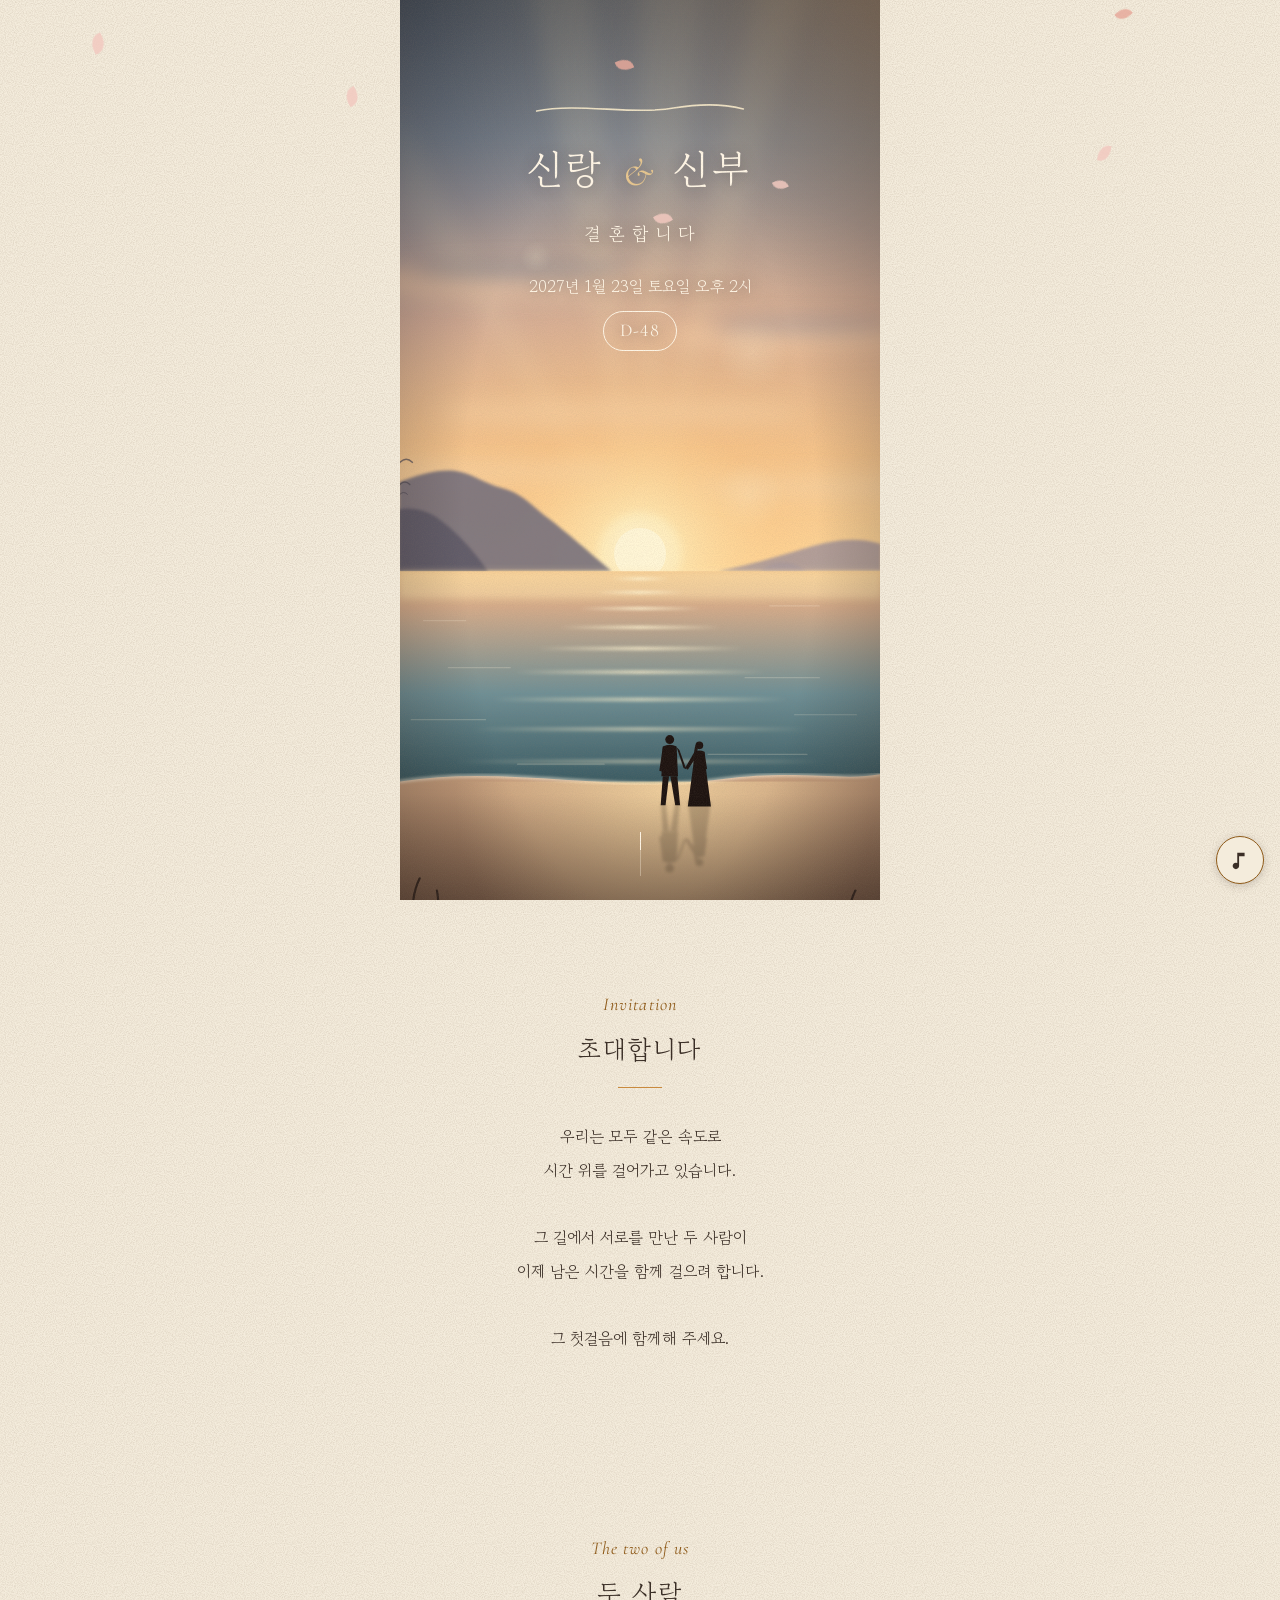
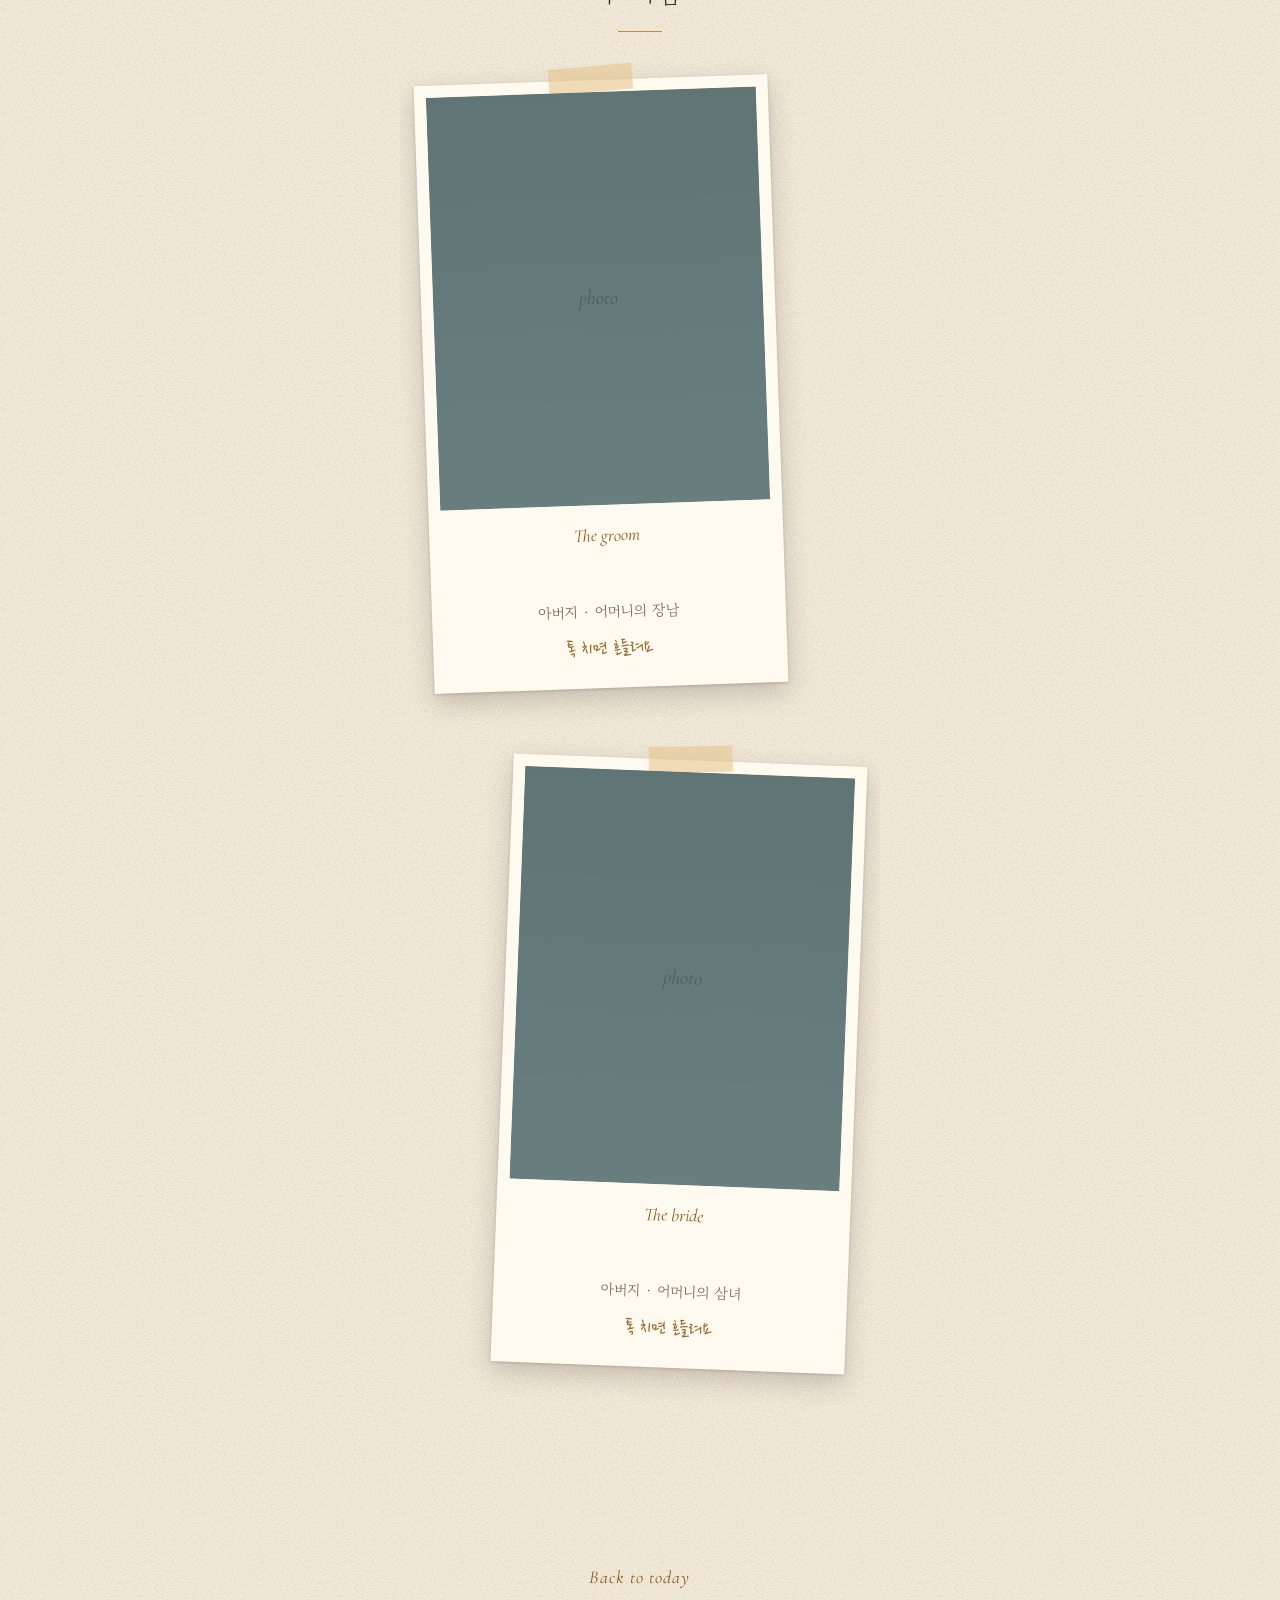
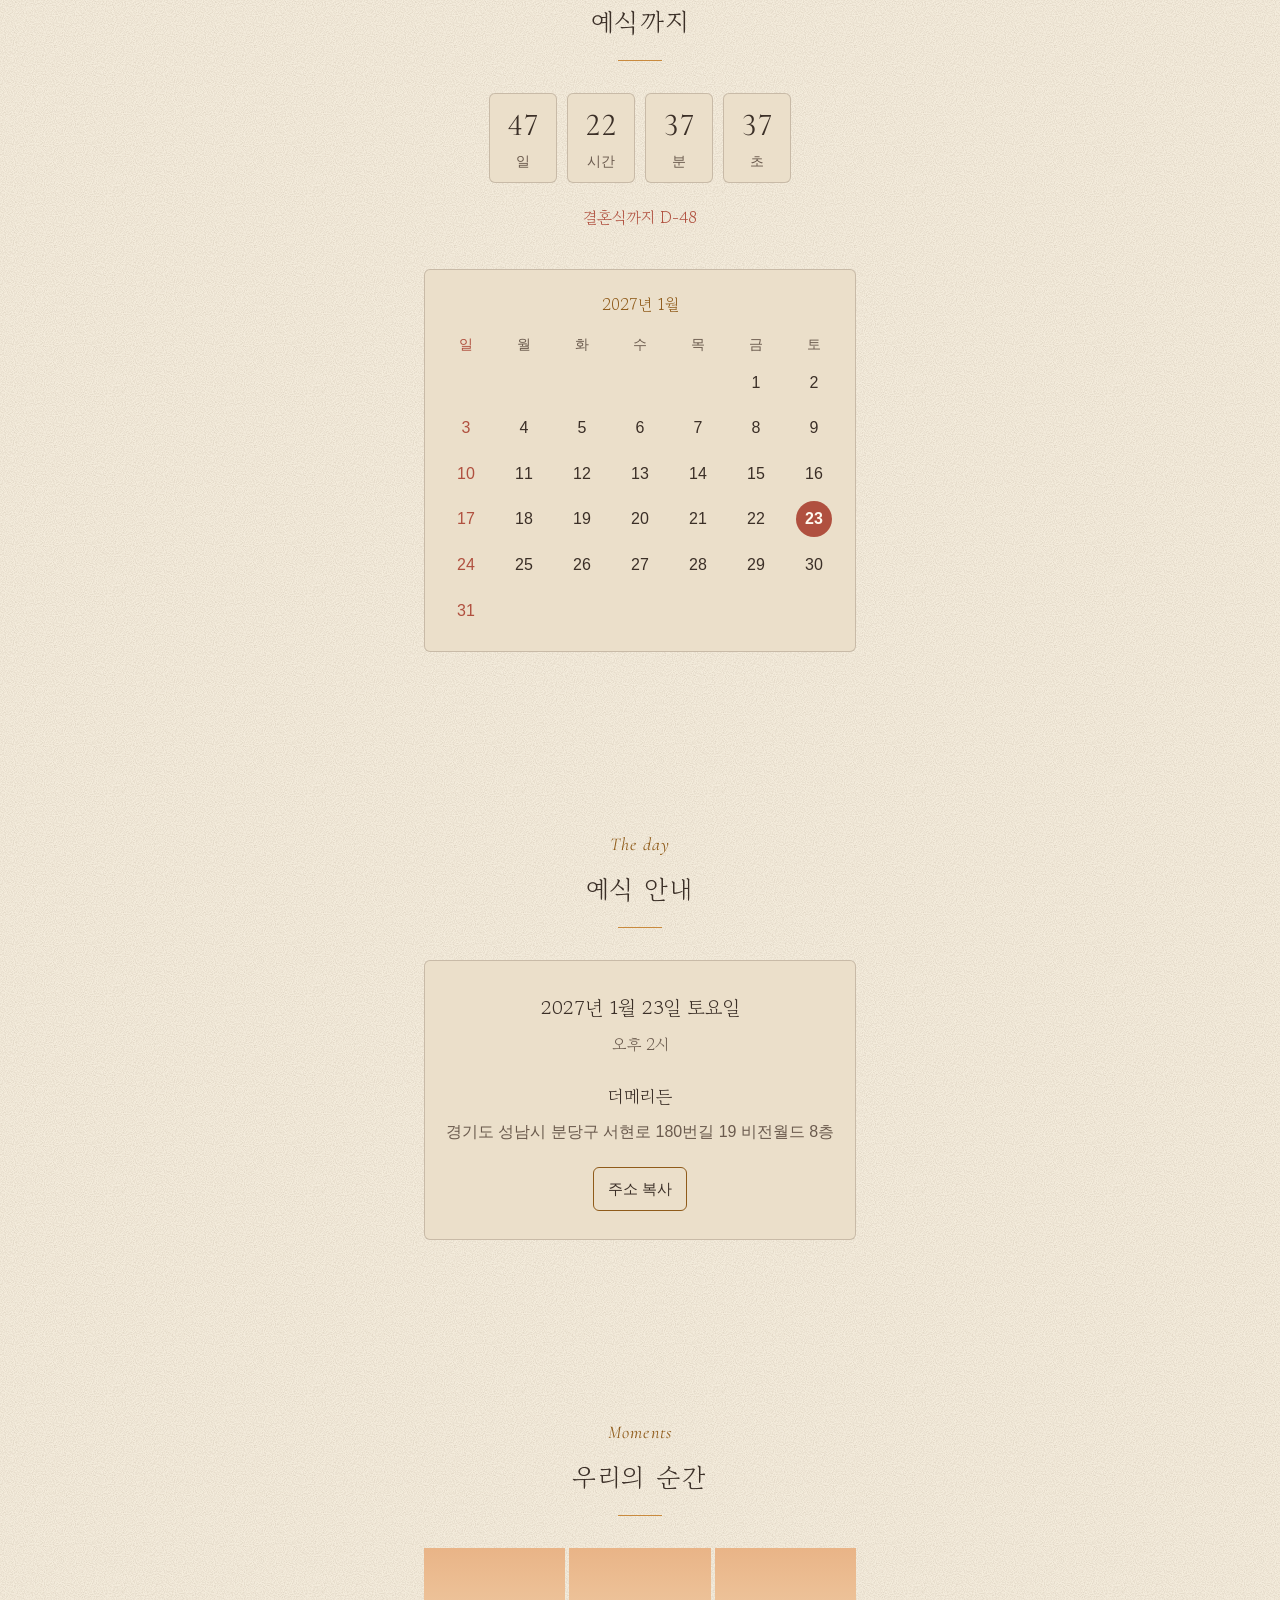
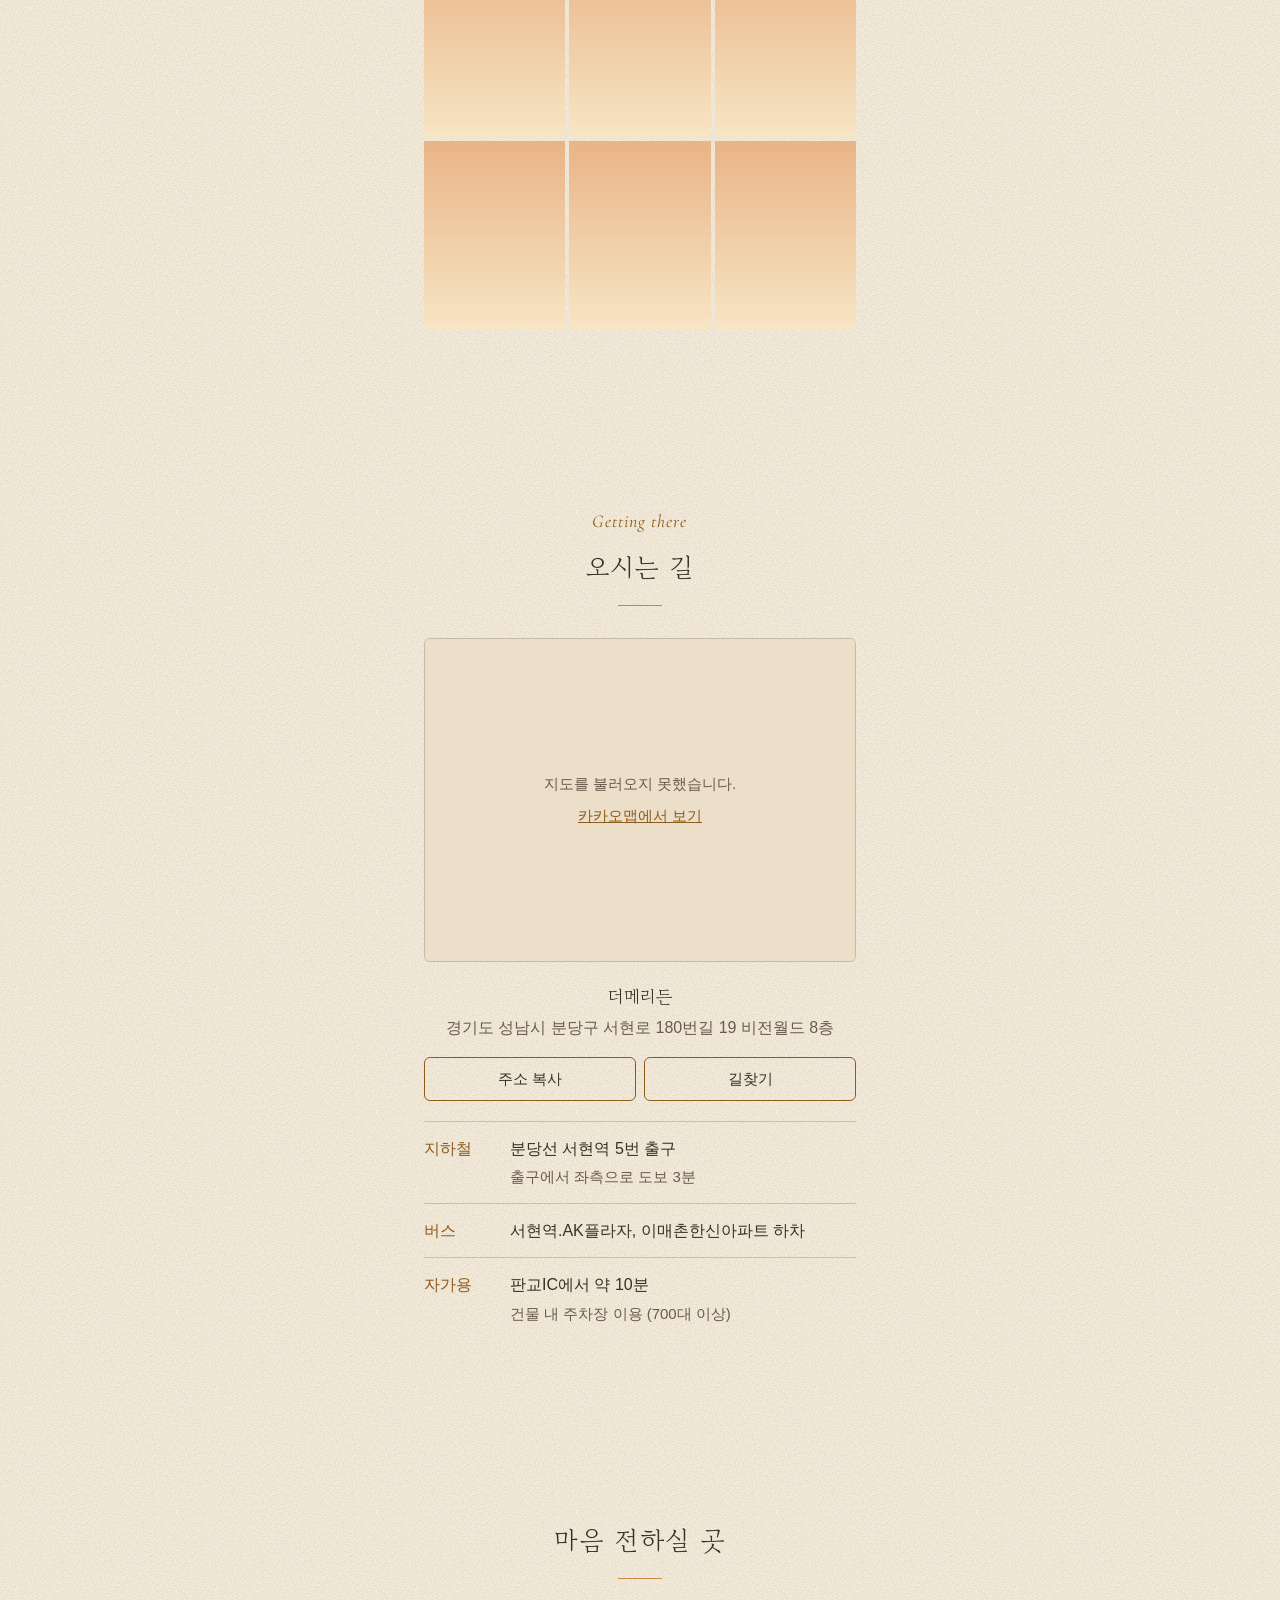
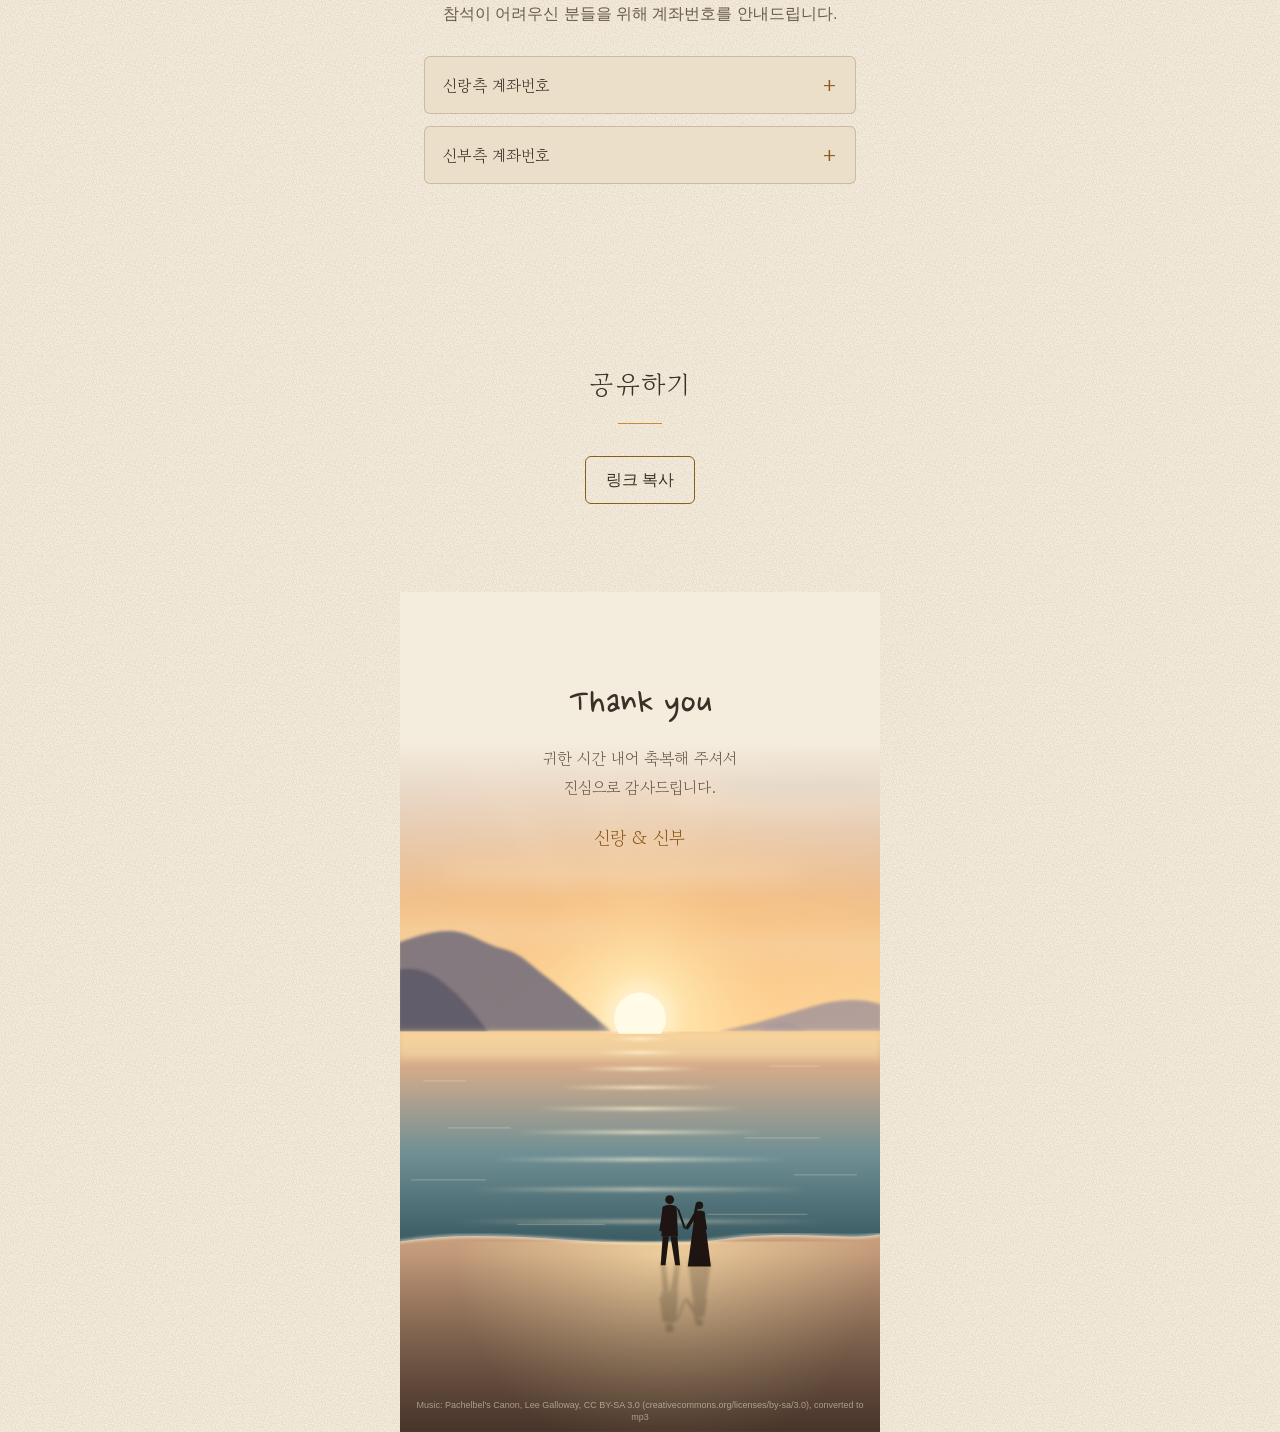
==== index.html @ d9b39007 "init" ====
<!doctype html>
<html lang="ko">
<head>
  <meta charset="utf-8">
  <meta name="viewport" content="width=device-width, initial-scale=1, viewport-fit=cover">
  <meta name="color-scheme" content="light">
  <meta name="theme-color" content="#0e0b09">
  <meta name="robots" content="noindex, nofollow">
  <title>결혼합니다</title>
  <meta name="description" content="저희 결혼식에 초대합니다.">

  <!-- TODO: 배포 후 og:url, og:image를 실제 절대 URL로 교체(카톡 링크 미리보기에 필수) -->
  <meta property="og:type" content="website">
  <meta property="og:locale" content="ko_KR">
  <meta property="og:title" content="결혼합니다">
  <meta property="og:description" content="저희 결혼식에 초대합니다.">
  <meta property="og:url" content="https://example.com/">
  <meta property="og:image" content="https://example.com/assets/img/og.jpg">
  <meta property="og:image:width" content="800">
  <meta property="og:image:height" content="400">
  <meta name="twitter:card" content="summary_large_image">

  <script>
    document.documentElement.classList.add('js', 'gated');
    // JS 로딩/실행 실패 시 숨겨진 콘텐츠와 게이트를 걷어낸다.
    setTimeout(function () {
      if (!window.__ready) document.documentElement.classList.add('fx-off');
    }, 4000);
  </script>
  <link rel="stylesheet" href="src/styles/fonts.css">
  <link rel="stylesheet" href="src/styles/base.css">
  <link rel="stylesheet" href="src/styles/effects.css">
  <script src="vendor/gsap.min.js" defer></script>
  <script type="module" src="src/main.js"></script>
</head>
<body>
  <noscript><p class="noscript">이 청첩장은 JavaScript가 필요합니다.</p></noscript>

  <main>
    <!-- 1. 인트로 (연출 A): 벽장 게이트 → 표지 -->
    <section id="intro" class="intro grain" aria-label="표지">
      <div class="cover">
        <img class="cover__scene" src="assets/svg/scene.svg" alt="" width="390" height="844" decoding="async">
        <img class="cover__photo" id="cover-photo" alt="" hidden>
        <img class="cover__scene cover__scene--blur" src="assets/svg/scene.svg" alt="" width="390" height="844" decoding="async">
        <!-- scene.svg와 같은 viewBox/크롭이라 어떤 화면 비율에서도 그림과 정확히 겹친다 -->
        <svg class="cover__life" viewBox="0 0 390 844" preserveAspectRatio="xMidYMid slice" aria-hidden="true">
          <g id="glints"></g>
          <g class="birds">
            <g transform="translate(0 432)"><g class="bird" style="--d:44s;--l:-30s"><path d="M-10 0 q5 -5 10 0 q5 -5 10 0"/></g></g>
            <g transform="translate(0 450) scale(.8)"><g class="bird" style="--d:44s;--l:-28.6s"><path d="M-10 0 q5 -5 10 0 q5 -5 10 0"/></g></g>
            <g transform="translate(0 458) scale(.6)"><g class="bird" style="--d:52s;--l:-12s"><path d="M-10 0 q5 -5 10 0 q5 -5 10 0"/></g></g>
          </g>
          <g class="grass">
            <path d="M10 844 C12 812 6 790 16 770"/>
            <path d="M26 844 C26 820 34 800 30 780"/>
            <path d="M44 844 C40 826 50 810 54 792"/>
            <path d="M364 844 C366 816 360 800 370 780"/>
            <path d="M378 844 C376 826 382 812 380 796"/>
            <path d="M346 844 C344 828 352 816 356 802"/>
          </g>
        </svg>
        <div class="bokeh" id="bokeh" aria-hidden="true"></div>
        <div class="cover__fx" aria-hidden="true"></div>
        <div class="cover__content">
          <svg class="swash" viewBox="0 0 200 16" aria-hidden="true"><path d="M6 11 C44 3 92 15 132 8 C156 4 178 5 194 9" pathLength="1"/></svg>
          <h1 class="cover__title">
            <span class="cover__names" data-cover><span data-bind="groom.name"></span> <i>&amp;</i> <span data-bind="bride.name"></span></span>
            <span class="cover__lead" data-cover>결혼합니다</span>
          </h1>
          <p class="cover__date" data-cover id="intro-date"></p>
          <p class="cover__dday" data-cover id="intro-dday"></p>
        </div>
        <div class="cover__scroll" data-cover aria-hidden="true"><span></span></div>
      </div>

      <div class="gate" id="gate">
        <div class="gate__bg" aria-hidden="true">
          <div class="gate__light" id="gate-light"></div>
          <img class="gate__coats" id="coats-l" src="assets/svg/closet-l.svg" alt="" width="390" height="844" decoding="async">
          <img class="gate__coats" id="coats-r" src="assets/svg/closet-r.svg" alt="" width="390" height="844" decoding="async">
          <div class="gate__dust" id="gate-dust"></div>
          <img class="gate__coats" id="coats-front" src="assets/svg/closet-front.svg" alt="" width="390" height="844" decoding="async">
        </div>
        <div class="gate__ui" id="gate-ui">
          <p class="gate__text" data-bind="intro.gateText"></p>
          <button type="button" class="hold" id="gate-btn" aria-label="꾹 눌렀다 놓아서 청첩장 열기">
            <svg viewBox="0 0 100 100" aria-hidden="true">
              <circle class="track" cx="50" cy="50" r="44"/>
              <circle class="bar" id="gate-ring" cx="50" cy="50" r="44"/>
            </svg>
            <i class="hold__dot" aria-hidden="true"></i>
            <span>꾹 누르기</span>
          </button>
          <p class="gate__hint" id="gate-hint" aria-live="polite"></p>
          <button type="button" class="gate__skip" id="gate-skip">그냥 열기</button>
        </div>
      </div>
      <div class="intro__flash" aria-hidden="true"></div>
      <div class="leak" aria-hidden="true"></div>
    </section>

    <!-- 2. 인사말 -->
    <section id="greeting" class="section reveal">
      <span class="kicker">Invitation</span>
      <h2 class="section__title" id="greeting-title"></h2>
      <p class="greeting" id="greeting-lines"></p>
    </section>

    <!-- 3. 두 사람 (연출 B) -->
    <section id="people" class="section people-sec">
      <div class="reveal">
        <span class="kicker">The two of us</span>
        <h2 class="section__title">두 사람</h2>
      </div>
      <div class="people">
        <figure class="polaroid" data-fx="develop" data-tilt="-2" id="person-groom"></figure>
        <figure class="polaroid polaroid--r" data-fx="develop" data-tilt="2.2" id="person-bride"></figure>
      </div>
    </section>

    <!-- 6. 카운트다운 -->
    <section id="countdown" class="section reveal">
      <span class="kicker">Back to today</span>
      <h2 class="section__title">예식까지</h2>
      <div class="count" id="count" role="timer" aria-live="off">
        <div><b data-u="d">00</b><span>일</span></div>
        <div><b data-u="h">00</b><span>시간</span></div>
        <div><b data-u="m">00</b><span>분</span></div>
        <div><b data-u="s">00</b><span>초</span></div>
      </div>
      <p class="count__msg" id="dday-msg"></p>
      <div class="cal" id="calendar"></div>
    </section>

    <!-- 7. 예식 정보 -->
    <section id="info" class="section reveal">
      <span class="kicker">The day</span>
      <h2 class="section__title">예식 안내</h2>
      <div class="card info" id="info-card"></div>
    </section>

    <!-- 8. 갤러리 -->
    <section id="gallery" class="section reveal">
      <span class="kicker">Moments</span>
      <h2 class="section__title">우리의 순간</h2>
      <div class="gallery" id="gallery-grid"></div>
    </section>

    <!-- 9. 오시는 길 -->
    <section id="map" class="section reveal">
      <span class="kicker">Getting there</span>
      <h2 class="section__title">오시는 길</h2>
      <div class="map" id="map-box"></div>
      <p class="map__place" id="map-place"></p>
      <div class="map__links" id="map-links"></div>
      <ul class="transport" id="transport"></ul>
    </section>

    <!-- 10. 마음 전하실 곳 -->
    <section id="account" class="section reveal">
      <h2 class="section__title">마음 전하실 곳</h2>
      <p class="section__desc">참석이 어려우신 분들을 위해 계좌번호를 안내드립니다.</p>
      <div class="accounts" id="accounts"></div>
    </section>

    <!-- 11. 공유하기 -->
    <section id="share" class="section reveal">
      <h2 class="section__title">공유하기</h2>
      <div class="share">
        <button type="button" class="btn btn--kakao" id="btn-kakao" hidden>카카오톡 공유</button>
        <button type="button" class="btn" id="btn-copy-link">링크 복사</button>
        <button type="button" class="btn" id="btn-share" hidden>공유하기</button>
      </div>
    </section>

    <!-- 13. 푸터: 표지의 해변로 돌아와 해가 진다 -->
    <footer class="footer" id="footer">
      <div class="footer__scene" aria-hidden="true">
        <img src="assets/svg/scene-dusk.svg" alt="" width="390" height="844" loading="lazy" decoding="async">
        <svg class="sunset" viewBox="0 0 390 844" preserveAspectRatio="xMidYMax slice">
          <defs>
            <linearGradient id="dusk-sky" x1="0" y1="0" x2="0" y2="1">
              <stop offset="0" style="stop-color: var(--dusk-1)"/>
              <stop offset=".55" style="stop-color: var(--dusk-2)"/>
              <stop offset="1" style="stop-color: var(--dusk-3)"/>
            </linearGradient>
            <radialGradient id="sun-glow">
              <stop offset=".45" style="stop-color: var(--sun)"/>
              <stop offset="1" style="stop-color: var(--sun); stop-opacity: 0"/>
            </radialGradient>
            <clipPath id="horizon"><rect width="390" height="520"/></clipPath>
          </defs>
          <rect class="sunset__sky" width="390" height="521" fill="url(#dusk-sky)"/>
          <g class="sunset__stars">
            <circle cx="62" cy="392" r="1.3"/><circle cx="118" cy="426" r="1"/><circle cx="262" cy="384" r="1.2"/>
            <circle cx="336" cy="414" r=".9"/><circle cx="206" cy="406" r="1"/><circle cx="26" cy="430" r=".9"/>
          </g>
          <g clip-path="url(#horizon)">
            <g class="sunset__sun">
              <circle cx="195" cy="506" r="36" fill="url(#sun-glow)" opacity=".6"/>
              <circle class="sunset__disc" cx="195" cy="506" r="21"/>
              <circle class="sunset__disc sunset__disc--red" cx="195" cy="506" r="21"/>
            </g>
          </g>
          <rect class="sunset__sea" y="520" width="390" height="324"/>
        </svg>
      </div>
      <div class="footer__body reveal">
        <p class="footer__thanks">Thank you</p>
        <p>귀한 시간 내어 축복해 주셔서<br>진심으로 감사드립니다.</p>
        <p class="footer__names"><span data-bind="groom.name"></span> &amp; <span data-bind="bride.name"></span></p>
      </div>
      <p class="footer__credit">Music: Pachelbel's Canon, Lee Galloway, CC BY-SA 3.0 (creativecommons.org/licenses/by-sa/3.0), converted to mp3</p>
    </footer>
  </main>

  <!-- 갤러리 확대 -->
  <div class="lightbox" id="lightbox" hidden role="dialog" aria-modal="true" aria-label="사진 확대">
    <button type="button" class="lightbox__close" id="lightbox-close" aria-label="닫기">&times;</button>
    <div class="lightbox__track" id="lightbox-track"></div>
    <button type="button" class="lightbox__nav lightbox__nav--prev" id="lightbox-prev" aria-label="이전 사진">&#8249;</button>
    <button type="button" class="lightbox__nav lightbox__nav--next" id="lightbox-next" aria-label="다음 사진">&#8250;</button>
    <p class="lightbox__count" id="lightbox-count"></p>
  </div>

  <!-- 전 구간 공통 UI -->
  <div class="progress" id="progress" aria-hidden="true"></div>
  <div class="fabs">
    <button type="button" class="fab" id="fab-top" aria-label="맨 위로" hidden>
      <svg viewBox="0 0 24 24" width="22" height="22" aria-hidden="true"><path d="M12 5l-7 7h4v7h6v-7h4z" fill="currentColor"/></svg>
    </button>
    <button type="button" class="fab" id="fab-bgm" aria-label="배경음악 재생" aria-pressed="false" hidden>
      <svg viewBox="0 0 24 24" width="22" height="22" aria-hidden="true"><path d="M9 4v11.3A3.5 3.5 0 1 0 11 18.5V8h6V4z" fill="currentColor"/></svg>
    </button>
  </div>
  <div class="toast" id="toast" role="status" aria-live="polite"></div>
</body>
</html>
---- src/styles/fonts.css ----
/* Fontsource(OFL) 슬라이스. 화면에 쓰인 글자의 슬라이스만 로드된다. */
/* gowun-batang-[0]-400-normal */
@font-face {
  font-family: 'Gowun Batang';
  font-style: normal;
  font-display: swap;
  font-weight: 400;
  src: url(../../assets/fonts/gowun-batang-0-400-normal.woff2) format('woff2');
  unicode-range: U+f9ca-fa0b,U+ff03-ff05,U+ff07,U+ff0a-ff0b,U+ff0d-ff19,U+ff1b,U+ff1d,U+ff20-ff5b,U+ff5d,U+ffe0-ffe3,U+ffe5-ffe6;
}

/* gowun-batang-[2]-400-normal */
@font-face {
  font-family: 'Gowun Batang';
  font-style: normal;
  font-display: swap;
  font-weight: 400;
  src: url(../../assets/fonts/gowun-batang-2-400-normal.woff2) format('woff2');
  unicode-range: U+d723-d728,U+d72a-d733,U+d735-d748,U+d74a-d74f,U+d752-d753,U+d755-d757,U+d75a-d75f,U+d762-d764,U+d766-d768,U+d76a-d76b,U+d76d-d76f,U+d771-d787,U+d789-d78b,U+d78d-d78f,U+d791-d797,U+d79a,U+d79c,U+d79e-d7a3,U+f900-f909,U+f90b-f92e;
}

/* gowun-batang-[3]-400-normal */
@font-face {
  font-family: 'Gowun Batang';
  font-style: normal;
  font-display: swap;
  font-weight: 400;
  src: url(../../assets/fonts/gowun-batang-3-400-normal.woff2) format('woff2');
  unicode-range: U+d679-d68b,U+d68e-d69e,U+d6a0,U+d6a2-d6a7,U+d6a9-d6c3,U+d6c6-d6c7,U+d6c9-d6cb,U+d6cd-d6d3,U+d6d5-d6d6,U+d6d8-d6e3,U+d6e5-d6e7,U+d6e9-d6fb,U+d6fd-d717,U+d719-d71f,U+d721-d722;
}

/* gowun-batang-[4]-400-normal */
@font-face {
  font-family: 'Gowun Batang';
  font-style: normal;
  font-display: swap;
  font-weight: 400;
  src: url(../../assets/fonts/gowun-batang-4-400-normal.woff2) format('woff2');
  unicode-range: U+d5bc-d5c7,U+d5ca-d5cb,U+d5cd-d5cf,U+d5d1-d5d7,U+d5d9-d5da,U+d5dc,U+d5de-d5e3,U+d5e6-d5e7,U+d5e9-d5eb,U+d5ed-d5f6,U+d5f8,U+d5fa-d5ff,U+d602-d603,U+d605-d607,U+d609-d60f,U+d612-d613,U+d616-d61b,U+d61d-d637,U+d63a-d63b,U+d63d-d63f,U+d641-d647,U+d64a-d64c,U+d64e-d653,U+d656-d657,U+d659-d65b,U+d65d-d666,U+d668,U+d66a-d678;
}

/* gowun-batang-[5]-400-normal */
@font-face {
  font-family: 'Gowun Batang';
  font-style: normal;
  font-display: swap;
  font-weight: 400;
  src: url(../../assets/fonts/gowun-batang-5-400-normal.woff2) format('woff2');
  unicode-range: U+d507,U+d509-d50b,U+d50d-d513,U+d515-d53b,U+d53e-d53f,U+d541-d543,U+d545-d54c,U+d54e,U+d550,U+d552-d557,U+d55a-d55b,U+d55d-d55f,U+d561-d564,U+d566-d567,U+d56a,U+d56c,U+d56e-d573,U+d576-d577,U+d579-d583,U+d585-d586,U+d58a-d5a4,U+d5a6-d5bb;
}

/* gowun-batang-[6]-400-normal */
@font-face {
  font-family: 'Gowun Batang';
  font-style: normal;
  font-display: swap;
  font-weight: 400;
  src: url(../../assets/fonts/gowun-batang-6-400-normal.woff2) format('woff2');
  unicode-range: U+d464-d477,U+d47a-d47b,U+d47d-d47f,U+d481-d487,U+d489-d48a,U+d48c,U+d48e-d4e7,U+d4e9-d503,U+d505-d506;
}

/* gowun-batang-[7]-400-normal */
@font-face {
  font-family: 'Gowun Batang';
  font-style: normal;
  font-display: swap;
  font-weight: 400;
  src: url(../../assets/fonts/gowun-batang-7-400-normal.woff2) format('woff2');
  unicode-range: U+d3bf-d3c7,U+d3ca-d3cf,U+d3d1-d3eb,U+d3ee-d3ef,U+d3f1-d3f3,U+d3f5-d3fb,U+d3fd-d400,U+d402-d45b,U+d45d-d463;
}

/* gowun-batang-[8]-400-normal */
@font-face {
  font-family: 'Gowun Batang';
  font-style: normal;
  font-display: swap;
  font-weight: 400;
  src: url(../../assets/fonts/gowun-batang-8-400-normal.woff2) format('woff2');
  unicode-range: U+d2ff,U+d302-d304,U+d306-d30b,U+d30f,U+d311-d313,U+d315-d31b,U+d31e,U+d322-d324,U+d326-d327,U+d32a-d32b,U+d32d-d32f,U+d331-d337,U+d339-d33c,U+d33e-d37b,U+d37e-d37f,U+d381-d383,U+d385-d38b,U+d38e-d390,U+d392-d397,U+d39a-d39b,U+d39d-d39f,U+d3a1-d3a7,U+d3a9-d3aa,U+d3ac,U+d3ae-d3b3,U+d3b5-d3b7,U+d3b9-d3bb,U+d3bd-d3be;
}

/* gowun-batang-[9]-400-normal */
@font-face {
  font-family: 'Gowun Batang';
  font-style: normal;
  font-display: swap;
  font-weight: 400;
  src: url(../../assets/fonts/gowun-batang-9-400-normal.woff2) format('woff2');
  unicode-range: U+d257-d27f,U+d281-d29b,U+d29d-d29f,U+d2a1-d2ab,U+d2ad-d2b7,U+d2ba-d2bb,U+d2bd-d2bf,U+d2c1-d2c7,U+d2c9-d2ef,U+d2f2-d2f3,U+d2f5-d2f7,U+d2f9-d2fe;
}

/* gowun-batang-[10]-400-normal */
@font-face {
  font-family: 'Gowun Batang';
  font-style: normal;
  font-display: swap;
  font-weight: 400;
  src: url(../../assets/fonts/gowun-batang-10-400-normal.woff2) format('woff2');
  unicode-range: U+d1b4,U+d1b6-d1f3,U+d1f5-d22b,U+d22e-d22f,U+d231-d233,U+d235-d23b,U+d23d-d240,U+d242-d256;
}

/* gowun-batang-[11]-400-normal */
@font-face {
  font-family: 'Gowun Batang';
  font-style: normal;
  font-display: swap;
  font-weight: 400;
  src: url(../../assets/fonts/gowun-batang-11-400-normal.woff2) format('woff2');
  unicode-range: U+d105-d12f,U+d132-d133,U+d135-d137,U+d139-d13f,U+d141-d142,U+d144,U+d146-d14b,U+d14e-d14f,U+d151-d153,U+d155-d15b,U+d15e-d187,U+d189-d19f,U+d1a2-d1a3,U+d1a5-d1a7,U+d1a9-d1af,U+d1b2-d1b3;
}

/* gowun-batang-[12]-400-normal */
@font-face {
  font-family: 'Gowun Batang';
  font-style: normal;
  font-display: swap;
  font-weight: 400;
  src: url(../../assets/fonts/gowun-batang-12-400-normal.woff2) format('woff2');
  unicode-range: U+d04b-d04f,U+d051-d057,U+d059-d06b,U+d06d-d06f,U+d071-d073,U+d075-d07b,U+d07e-d0a3,U+d0a6-d0a7,U+d0a9-d0ab,U+d0ad-d0b3,U+d0b6,U+d0b8,U+d0ba-d0bf,U+d0c2-d0c3,U+d0c5-d0c7,U+d0c9-d0cf,U+d0d2,U+d0d6-d0db,U+d0de-d0df,U+d0e1-d0e3,U+d0e5-d0eb,U+d0ee-d0f0,U+d0f2-d104;
}

/* gowun-batang-[13]-400-normal */
@font-face {
  font-family: 'Gowun Batang';
  font-style: normal;
  font-display: swap;
  font-weight: 400;
  src: url(../../assets/fonts/gowun-batang-13-400-normal.woff2) format('woff2');
  unicode-range: U+cfa2-cfc3,U+cfc5-cfdf,U+cfe2-cfe3,U+cfe5-cfe7,U+cfe9-cff4,U+cff6-cffb,U+cffd-cfff,U+d001-d003,U+d005-d017,U+d019-d033,U+d036-d037,U+d039-d03b,U+d03d-d04a;
}

/* gowun-batang-[14]-400-normal */
@font-face {
  font-family: 'Gowun Batang';
  font-style: normal;
  font-display: swap;
  font-weight: 400;
  src: url(../../assets/fonts/gowun-batang-14-400-normal.woff2) format('woff2');
  unicode-range: U+cef0-cef3,U+cef6,U+cef9-ceff,U+cf01-cf03,U+cf05-cf07,U+cf09-cf0f,U+cf11-cf12,U+cf14-cf1b,U+cf1d-cf1f,U+cf21-cf2f,U+cf31-cf53,U+cf56-cf57,U+cf59-cf5b,U+cf5d-cf63,U+cf66,U+cf68,U+cf6a-cf6f,U+cf71-cf84,U+cf86-cf8b,U+cf8d-cfa1;
}

/* gowun-batang-[15]-400-normal */
@font-face {
  font-family: 'Gowun Batang';
  font-style: normal;
  font-display: swap;
  font-weight: 400;
  src: url(../../assets/fonts/gowun-batang-15-400-normal.woff2) format('woff2');
  unicode-range: U+ce3c-ce57,U+ce5a-ce5b,U+ce5d-ce5f,U+ce61-ce67,U+ce6a,U+ce6c,U+ce6e-ce73,U+ce76-ce77,U+ce79-ce7b,U+ce7d-ce83,U+ce85-ce88,U+ce8a-ce8f,U+ce91-ce93,U+ce95-ce97,U+ce99-ce9f,U+cea2,U+cea4-ceab,U+cead-cee3,U+cee6-cee7,U+cee9-ceeb,U+ceed-ceef;
}

/* gowun-batang-[16]-400-normal */
@font-face {
  font-family: 'Gowun Batang';
  font-style: normal;
  font-display: swap;
  font-weight: 400;
  src: url(../../assets/fonts/gowun-batang-16-400-normal.woff2) format('woff2');
  unicode-range: U+cd92-cd93,U+cd96-cd97,U+cd99-cd9b,U+cd9d-cda3,U+cda6-cda8,U+cdaa-cdaf,U+cdb1-cdc3,U+cdc5-cdcb,U+cdcd-cde7,U+cde9-ce03,U+ce05-ce1f,U+ce22-ce34,U+ce36-ce3b;
}

/* gowun-batang-[17]-400-normal */
@font-face {
  font-family: 'Gowun Batang';
  font-style: normal;
  font-display: swap;
  font-weight: 400;
  src: url(../../assets/fonts/gowun-batang-17-400-normal.woff2) format('woff2');
  unicode-range: U+ccef-cd07,U+cd0a-cd0b,U+cd0d-cd1a,U+cd1c,U+cd1e-cd2b,U+cd2d-cd5b,U+cd5d-cd77,U+cd79-cd91;
}

/* gowun-batang-[18]-400-normal */
@font-face {
  font-family: 'Gowun Batang';
  font-style: normal;
  font-display: swap;
  font-weight: 400;
  src: url(../../assets/fonts/gowun-batang-18-400-normal.woff2) format('woff2');
  unicode-range: U+cc3f-cc43,U+cc46-cc47,U+cc49-cc4b,U+cc4d-cc53,U+cc55-cc58,U+cc5a-cc5f,U+cc61-cc97,U+cc9a-cc9b,U+cc9d-cc9f,U+cca1-cca7,U+ccaa,U+ccac,U+ccae-ccb3,U+ccb6-ccb7,U+ccb9-ccbb,U+ccbd-cccf,U+ccd1-cce3,U+cce5-ccee;
}

/* gowun-batang-[19]-400-normal */
@font-face {
  font-family: 'Gowun Batang';
  font-style: normal;
  font-display: swap;
  font-weight: 400;
  src: url(../../assets/fonts/gowun-batang-19-400-normal.woff2) format('woff2');
  unicode-range: U+cb91-cbd3,U+cbd5-cbe3,U+cbe5-cc0b,U+cc0e-cc0f,U+cc11-cc13,U+cc15-cc1b,U+cc1d-cc20,U+cc23-cc27,U+cc2a-cc2b,U+cc2d,U+cc2f,U+cc31-cc37,U+cc3a,U+cc3c;
}

/* gowun-batang-[20]-400-normal */
@font-face {
  font-family: 'Gowun Batang';
  font-style: normal;
  font-display: swap;
  font-weight: 400;
  src: url(../../assets/fonts/gowun-batang-20-400-normal.woff2) format('woff2');
  unicode-range: U+caf4-cb47,U+cb4a-cb90;
}

/* gowun-batang-[21]-400-normal */
@font-face {
  font-family: 'Gowun Batang';
  font-style: normal;
  font-display: swap;
  font-weight: 400;
  src: url(../../assets/fonts/gowun-batang-21-400-normal.woff2) format('woff2');
  unicode-range: U+ca4a-ca4b,U+ca4e-ca4f,U+ca51-ca53,U+ca55-ca5b,U+ca5d-ca60,U+ca62-ca83,U+ca85-cabb,U+cabe-cabf,U+cac1-cac3,U+cac5-cacb,U+cacd-cad0,U+cad2,U+cad4-cad8,U+cada-caf3;
}

/* gowun-batang-[22]-400-normal */
@font-face {
  font-family: 'Gowun Batang';
  font-style: normal;
  font-display: swap;
  font-weight: 400;
  src: url(../../assets/fonts/gowun-batang-22-400-normal.woff2) format('woff2');
  unicode-range: U+c996-c997,U+c99a-c99c,U+c99e-c9bf,U+c9c2-c9c3,U+c9c5-c9c7,U+c9c9-c9cf,U+c9d2,U+c9d4,U+c9d7-c9d8,U+c9db,U+c9de-c9df,U+c9e1-c9e3,U+c9e5-c9e6,U+c9e8-c9eb,U+c9ee-c9f0,U+c9f2-c9f7,U+c9f9-ca0b,U+ca0d-ca28,U+ca2a-ca49;
}

/* gowun-batang-[23]-400-normal */
@font-face {
  font-family: 'Gowun Batang';
  font-style: normal;
  font-display: swap;
  font-weight: 400;
  src: url(../../assets/fonts/gowun-batang-23-400-normal.woff2) format('woff2');
  unicode-range: U+c8e9-c8f4,U+c8f6-c8fb,U+c8fe-c8ff,U+c901-c903,U+c905-c90b,U+c90e-c910,U+c912-c917,U+c919-c92b,U+c92d-c94f,U+c951-c953,U+c955-c96b,U+c96d-c973,U+c975-c987,U+c98a-c98b,U+c98d-c98f,U+c991-c995;
}

/* gowun-batang-[24]-400-normal */
@font-face {
  font-family: 'Gowun Batang';
  font-style: normal;
  font-display: swap;
  font-weight: 400;
  src: url(../../assets/fonts/gowun-batang-24-400-normal.woff2) format('woff2');
  unicode-range: U+c841-c84b,U+c84d-c86f,U+c872-c873,U+c875-c877,U+c879-c87f,U+c882-c884,U+c887-c88a,U+c88d-c8c3,U+c8c5-c8df,U+c8e1-c8e8;
}

/* gowun-batang-[25]-400-normal */
@font-face {
  font-family: 'Gowun Batang';
  font-style: normal;
  font-display: swap;
  font-weight: 400;
  src: url(../../assets/fonts/gowun-batang-25-400-normal.woff2) format('woff2');
  unicode-range: U+c779-c77b,U+c77e-c782,U+c786,U+c78b,U+c78d,U+c78f,U+c792-c793,U+c795,U+c797,U+c799-c79f,U+c7a2,U+c7a7-c7ab,U+c7ae-c7bb,U+c7bd-c7c0,U+c7c2-c7c7,U+c7c9-c7dc,U+c7de-c7ff,U+c802-c803,U+c805-c807,U+c809,U+c80b-c80f,U+c812,U+c814,U+c817-c81b,U+c81e-c81f,U+c821-c823,U+c825-c82e,U+c830-c837,U+c839-c83b,U+c83d-c840;
}

/* gowun-batang-[26]-400-normal */
@font-face {
  font-family: 'Gowun Batang';
  font-style: normal;
  font-display: swap;
  font-weight: 400;
  src: url(../../assets/fonts/gowun-batang-26-400-normal.woff2) format('woff2');
  unicode-range: U+c6bb-c6bf,U+c6c2,U+c6c4,U+c6c6-c6cb,U+c6ce-c6cf,U+c6d1-c6d3,U+c6d5-c6db,U+c6dd-c6df,U+c6e1-c6e7,U+c6e9-c6eb,U+c6ed-c6ef,U+c6f1-c6f8,U+c6fa-c703,U+c705-c707,U+c709-c70b,U+c70d-c716,U+c718,U+c71a-c71f,U+c722-c723,U+c725-c727,U+c729-c734,U+c736-c73b,U+c73e-c73f,U+c741-c743,U+c745-c74b,U+c74e-c750,U+c752-c757,U+c759-c773,U+c776-c777;
}

/* gowun-batang-[27]-400-normal */
@font-face {
  font-family: 'Gowun Batang';
  font-style: normal;
  font-display: swap;
  font-weight: 400;
  src: url(../../assets/fonts/gowun-batang-27-400-normal.woff2) format('woff2');
  unicode-range: U+c5f5-c5fb,U+c5fe,U+c602-c605,U+c607,U+c609-c60f,U+c611-c61a,U+c61c-c623,U+c626-c627,U+c629-c62b,U+c62d,U+c62f-c632,U+c636,U+c638,U+c63a-c63f,U+c642-c643,U+c645-c647,U+c649-c652,U+c656-c65b,U+c65d-c65f,U+c661-c663,U+c665-c677,U+c679-c67b,U+c67d-c693,U+c696-c697,U+c699-c69b,U+c69d-c6a3,U+c6a6,U+c6a8,U+c6aa-c6af,U+c6b2-c6b3,U+c6b5-c6b7,U+c6b9-c6ba;
}

/* gowun-batang-[28]-400-normal */
@font-face {
  font-family: 'Gowun Batang';
  font-style: normal;
  font-display: swap;
  font-weight: 400;
  src: url(../../assets/fonts/gowun-batang-28-400-normal.woff2) format('woff2');
  unicode-range: U+c517-c527,U+c52a-c52b,U+c52d-c52f,U+c531-c538,U+c53a,U+c53c,U+c53e-c543,U+c546-c547,U+c54b,U+c54d-c552,U+c556,U+c55a-c55b,U+c55d,U+c55f,U+c562-c563,U+c565-c567,U+c569-c56f,U+c572,U+c574,U+c576-c57b,U+c57e-c57f,U+c581-c583,U+c585-c586,U+c588-c58b,U+c58e,U+c590,U+c592-c596,U+c599-c5b3,U+c5b6-c5b7,U+c5ba,U+c5be-c5c3,U+c5ca-c5cb,U+c5cd,U+c5cf,U+c5d2-c5d3,U+c5d5-c5d7,U+c5d9-c5df,U+c5e1-c5e2,U+c5e4,U+c5e6-c5eb,U+c5ef,U+c5f1-c5f3;
}

/* gowun-batang-[29]-400-normal */
@font-face {
  font-family: 'Gowun Batang';
  font-style: normal;
  font-display: swap;
  font-weight: 400;
  src: url(../../assets/fonts/gowun-batang-29-400-normal.woff2) format('woff2');
  unicode-range: U+c475-c4ef,U+c4f2-c4f3,U+c4f5-c4f7,U+c4f9-c4ff,U+c502-c50b,U+c50d-c516;
}

/* gowun-batang-[30]-400-normal */
@font-face {
  font-family: 'Gowun Batang';
  font-style: normal;
  font-display: swap;
  font-weight: 400;
  src: url(../../assets/fonts/gowun-batang-30-400-normal.woff2) format('woff2');
  unicode-range: U+c3d0-c3d7,U+c3da-c3db,U+c3dd-c3de,U+c3e1-c3ec,U+c3ee-c3f3,U+c3f5-c42b,U+c42d-c463,U+c466-c474;
}

/* gowun-batang-[31]-400-normal */
@font-face {
  font-family: 'Gowun Batang';
  font-style: normal;
  font-display: swap;
  font-weight: 400;
  src: url(../../assets/fonts/gowun-batang-31-400-normal.woff2) format('woff2');
  unicode-range: U+c32b-c367,U+c36a-c36b,U+c36d-c36f,U+c371-c377,U+c37a-c37b,U+c37e-c383,U+c385-c387,U+c389-c3cf;
}

/* gowun-batang-[32]-400-normal */
@font-face {
  font-family: 'Gowun Batang';
  font-style: normal;
  font-display: swap;
  font-weight: 400;
  src: url(../../assets/fonts/gowun-batang-32-400-normal.woff2) format('woff2');
  unicode-range: U+c26a-c26b,U+c26d-c26f,U+c271-c273,U+c275-c27b,U+c27e-c287,U+c289-c28f,U+c291-c297,U+c299-c29a,U+c29c-c2a3,U+c2a5-c2a7,U+c2a9-c2ab,U+c2ad-c2b3,U+c2b6,U+c2b8,U+c2ba-c2bb,U+c2bd-c2db,U+c2de-c2df,U+c2e1-c2e2,U+c2e5-c2ea,U+c2ee,U+c2f0,U+c2f2-c2f5,U+c2f7,U+c2fa-c2fb,U+c2fd-c2ff,U+c301-c307,U+c309-c30c,U+c30e-c312,U+c315-c323,U+c325-c328,U+c32a;
}

/* gowun-batang-[33]-400-normal */
@font-face {
  font-family: 'Gowun Batang';
  font-style: normal;
  font-display: swap;
  font-weight: 400;
  src: url(../../assets/fonts/gowun-batang-33-400-normal.woff2) format('woff2');
  unicode-range: U+c1bc-c1c3,U+c1c5-c1df,U+c1e1-c1fb,U+c1fd-c203,U+c205-c20c,U+c20e,U+c210-c217,U+c21a-c21b,U+c21d-c21e,U+c221-c227,U+c229-c22a,U+c22c,U+c22e,U+c230,U+c233-c24f,U+c251-c257,U+c259-c269;
}

/* gowun-batang-[34]-400-normal */
@font-face {
  font-family: 'Gowun Batang';
  font-style: normal;
  font-display: swap;
  font-weight: 400;
  src: url(../../assets/fonts/gowun-batang-34-400-normal.woff2) format('woff2');
  unicode-range: U+c101-c11b,U+c11f,U+c121-c123,U+c125-c12b,U+c12e,U+c132-c137,U+c13a-c13b,U+c13d-c13f,U+c141-c147,U+c14a,U+c14c-c153,U+c155-c157,U+c159-c15b,U+c15d-c166,U+c169-c16f,U+c171-c177,U+c179-c18b,U+c18e-c18f,U+c191-c193,U+c195-c19b,U+c19d-c19e,U+c1a0,U+c1a2-c1a4,U+c1a6-c1bb;
}

/* gowun-batang-[35]-400-normal */
@font-face {
  font-family: 'Gowun Batang';
  font-style: normal;
  font-display: swap;
  font-weight: 400;
  src: url(../../assets/fonts/gowun-batang-35-400-normal.woff2) format('woff2');
  unicode-range: U+c049-c057,U+c059-c05b,U+c05d-c05f,U+c061-c067,U+c069-c08f,U+c091-c0ab,U+c0ae-c0af,U+c0b1-c0b3,U+c0b5,U+c0b7-c0bb,U+c0be,U+c0c2-c0c7,U+c0ca-c0cb,U+c0cd-c0cf,U+c0d1-c0d7,U+c0d9-c0da,U+c0dc,U+c0de-c0e3,U+c0e5-c0eb,U+c0ed-c0f3,U+c0f6,U+c0f8,U+c0fa-c0ff;
}

/* gowun-batang-[36]-400-normal */
@font-face {
  font-family: 'Gowun Batang';
  font-style: normal;
  font-display: swap;
  font-weight: 400;
  src: url(../../assets/fonts/gowun-batang-36-400-normal.woff2) format('woff2');
  unicode-range: U+bfa7-bfaf,U+bfb1-bfc4,U+bfc6-bfcb,U+bfce-bfcf,U+bfd1-bfd3,U+bfd5-bfdb,U+bfdd-c048;
}

/* gowun-batang-[37]-400-normal */
@font-face {
  font-family: 'Gowun Batang';
  font-style: normal;
  font-display: swap;
  font-weight: 400;
  src: url(../../assets/fonts/gowun-batang-37-400-normal.woff2) format('woff2');
  unicode-range: U+bf07,U+bf09-bf3f,U+bf41-bf4f,U+bf52-bf54,U+bf56-bfa6;
}

/* gowun-batang-[38]-400-normal */
@font-face {
  font-family: 'Gowun Batang';
  font-style: normal;
  font-display: swap;
  font-weight: 400;
  src: url(../../assets/fonts/gowun-batang-38-400-normal.woff2) format('woff2');
  unicode-range: U+be56,U+be58,U+be5c-be5f,U+be62-be63,U+be65-be67,U+be69-be74,U+be76-be7b,U+be7e-be7f,U+be81-be8e,U+be90,U+be92-bea7,U+bea9-becf,U+bed2-bed3,U+bed5-bed6,U+bed9-bee3,U+bee6-bf06;
}

/* gowun-batang-[39]-400-normal */
@font-face {
  font-family: 'Gowun Batang';
  font-style: normal;
  font-display: swap;
  font-weight: 400;
  src: url(../../assets/fonts/gowun-batang-39-400-normal.woff2) format('woff2');
  unicode-range: U+bdb0-bdd3,U+bdd5-bdef,U+bdf1-be0b,U+be0d-be0f,U+be11-be13,U+be15-be43,U+be46-be47,U+be49-be4b,U+be4d-be53;
}

/* gowun-batang-[40]-400-normal */
@font-face {
  font-family: 'Gowun Batang';
  font-style: normal;
  font-display: swap;
  font-weight: 400;
  src: url(../../assets/fonts/gowun-batang-40-400-normal.woff2) format('woff2');
  unicode-range: U+bd03,U+bd06,U+bd08,U+bd0a-bd0f,U+bd11-bd22,U+bd25-bd47,U+bd49-bd58,U+bd5a-bd7f,U+bd82-bd83,U+bd85-bd87,U+bd8a-bd8f,U+bd91-bd92,U+bd94,U+bd96-bd98,U+bd9a-bdaf;
}

/* gowun-batang-[41]-400-normal */
@font-face {
  font-family: 'Gowun Batang';
  font-style: normal;
  font-display: swap;
  font-weight: 400;
  src: url(../../assets/fonts/gowun-batang-41-400-normal.woff2) format('woff2');
  unicode-range: U+bc4e-bc83,U+bc86-bc87,U+bc89-bc8b,U+bc8d-bc93,U+bc96,U+bc98,U+bc9b-bc9f,U+bca2-bca3,U+bca5-bca7,U+bca9-bcb2,U+bcb4-bcbb,U+bcbe-bcbf,U+bcc1-bcc3,U+bcc5-bccc,U+bcce-bcd0,U+bcd2-bcd4,U+bcd6-bcf3,U+bcf7,U+bcf9-bcfb,U+bcfd-bd02;
}

/* gowun-batang-[42]-400-normal */
@font-face {
  font-family: 'Gowun Batang';
  font-style: normal;
  font-display: swap;
  font-weight: 400;
  src: url(../../assets/fonts/gowun-batang-42-400-normal.woff2) format('woff2');
  unicode-range: U+bb90-bba3,U+bba5-bbab,U+bbad-bbbf,U+bbc1-bbf7,U+bbfa-bbfb,U+bbfd-bbfe,U+bc01-bc07,U+bc09-bc0a,U+bc0e,U+bc10,U+bc12-bc13,U+bc17,U+bc19-bc1a,U+bc1e,U+bc20-bc23,U+bc26,U+bc28,U+bc2a-bc2c,U+bc2e-bc2f,U+bc32-bc33,U+bc35-bc37,U+bc39-bc3f,U+bc41-bc42,U+bc44,U+bc46-bc48,U+bc4a-bc4d;
}

/* gowun-batang-[43]-400-normal */
@font-face {
  font-family: 'Gowun Batang';
  font-style: normal;
  font-display: swap;
  font-weight: 400;
  src: url(../../assets/fonts/gowun-batang-43-400-normal.woff2) format('woff2');
  unicode-range: U+bae6-bafb,U+bafd-bb17,U+bb19-bb33,U+bb37,U+bb39-bb3a,U+bb3d-bb43,U+bb45-bb46,U+bb48,U+bb4a-bb4f,U+bb51-bb53,U+bb55-bb57,U+bb59-bb62,U+bb64-bb8f;
}

/* gowun-batang-[44]-400-normal */
@font-face {
  font-family: 'Gowun Batang';
  font-style: normal;
  font-display: swap;
  font-weight: 400;
  src: url(../../assets/fonts/gowun-batang-44-400-normal.woff2) format('woff2');
  unicode-range: U+ba30-ba37,U+ba3a-ba3b,U+ba3d-ba3f,U+ba41-ba47,U+ba49-ba4a,U+ba4c,U+ba4e-ba53,U+ba56-ba57,U+ba59-ba5b,U+ba5d-ba63,U+ba65-ba66,U+ba68-ba6f,U+ba71-ba73,U+ba75-ba77,U+ba79-ba84,U+ba86,U+ba88-baa7,U+baaa,U+baad-baaf,U+bab1-bab7,U+baba,U+babc,U+babe-bae5;
}

/* gowun-batang-[45]-400-normal */
@font-face {
  font-family: 'Gowun Batang';
  font-style: normal;
  font-display: swap;
  font-weight: 400;
  src: url(../../assets/fonts/gowun-batang-45-400-normal.woff2) format('woff2');
  unicode-range: U+b96e-b973,U+b976-b977,U+b979-b97b,U+b97d-b983,U+b986,U+b988,U+b98a-b98d,U+b98f-b9ab,U+b9ae-b9af,U+b9b1-b9b3,U+b9b5-b9bb,U+b9be,U+b9c0,U+b9c2-b9c7,U+b9ca-b9cb,U+b9cd,U+b9d2-b9d7,U+b9da,U+b9dc,U+b9df-b9e0,U+b9e2,U+b9e6-b9e7,U+b9e9-b9f3,U+b9f6,U+b9f8,U+b9fb-ba2f;
}

/* gowun-batang-[46]-400-normal */
@font-face {
  font-family: 'Gowun Batang';
  font-style: normal;
  font-display: swap;
  font-weight: 400;
  src: url(../../assets/fonts/gowun-batang-46-400-normal.woff2) format('woff2');
  unicode-range: U+b8bf-b8cb,U+b8cd-b8e0,U+b8e2-b8e7,U+b8ea-b8eb,U+b8ed-b8ef,U+b8f1-b8f7,U+b8fa,U+b8fc,U+b8fe-b903,U+b905-b917,U+b919-b91f,U+b921-b93b,U+b93d-b957,U+b95a-b95b,U+b95d-b95f,U+b961-b967,U+b969-b96c;
}

/* gowun-batang-[47]-400-normal */
@font-face {
  font-family: 'Gowun Batang';
  font-style: normal;
  font-display: swap;
  font-weight: 400;
  src: url(../../assets/fonts/gowun-batang-47-400-normal.woff2) format('woff2');
  unicode-range: U+b80d-b80f,U+b811-b817,U+b81a,U+b81c-b823,U+b826-b827,U+b829-b82b,U+b82d-b833,U+b836,U+b83a-b83f,U+b841-b85b,U+b85e-b85f,U+b861-b863,U+b865-b86b,U+b86e,U+b870,U+b872-b8af,U+b8b1-b8be;
}

/* gowun-batang-[48]-400-normal */
@font-face {
  font-family: 'Gowun Batang';
  font-style: normal;
  font-display: swap;
  font-weight: 400;
  src: url(../../assets/fonts/gowun-batang-48-400-normal.woff2) format('woff2');
  unicode-range: U+b74d-b75f,U+b761-b763,U+b765-b774,U+b776-b77b,U+b77e-b77f,U+b781-b783,U+b785-b78b,U+b78e,U+b792-b796,U+b79a-b79b,U+b79d-b7a7,U+b7aa,U+b7ae-b7b3,U+b7b6-b7c8,U+b7ca-b7eb,U+b7ee-b7ef,U+b7f1-b7f3,U+b7f5-b7fb,U+b7fe,U+b802-b806,U+b80a-b80b;
}

/* gowun-batang-[49]-400-normal */
@font-face {
  font-family: 'Gowun Batang';
  font-style: normal;
  font-display: swap;
  font-weight: 400;
  src: url(../../assets/fonts/gowun-batang-49-400-normal.woff2) format('woff2');
  unicode-range: U+b6a7-b6aa,U+b6ac-b6b0,U+b6b2-b6ef,U+b6f1-b727,U+b72a-b72b,U+b72d-b72e,U+b731-b737,U+b739-b73a,U+b73c-b743,U+b745-b74c;
}

/* gowun-batang-[50]-400-normal */
@font-face {
  font-family: 'Gowun Batang';
  font-style: normal;
  font-display: swap;
  font-weight: 400;
  src: url(../../assets/fonts/gowun-batang-50-400-normal.woff2) format('woff2');
  unicode-range: U+b605-b60f,U+b612-b617,U+b619-b624,U+b626-b69b,U+b69e-b6a3,U+b6a5-b6a6;
}

/* gowun-batang-[51]-400-normal */
@font-face {
  font-family: 'Gowun Batang';
  font-style: normal;
  font-display: swap;
  font-weight: 400;
  src: url(../../assets/fonts/gowun-batang-51-400-normal.woff2) format('woff2');
  unicode-range: U+b55f,U+b562-b583,U+b585-b59f,U+b5a2-b5a3,U+b5a5-b5a7,U+b5a9-b5b2,U+b5b5-b5ba,U+b5bd-b604;
}

/* gowun-batang-[52]-400-normal */
@font-face {
  font-family: 'Gowun Batang';
  font-style: normal;
  font-display: swap;
  font-weight: 400;
  src: url(../../assets/fonts/gowun-batang-52-400-normal.woff2) format('woff2');
  unicode-range: U+b4a5-b4b6,U+b4b8-b4bf,U+b4c1-b4c7,U+b4c9-b4db,U+b4de-b4df,U+b4e1-b4e2,U+b4e5-b4eb,U+b4ee,U+b4f0,U+b4f2-b513,U+b516-b517,U+b519-b51a,U+b51d-b523,U+b526,U+b528,U+b52b-b52f,U+b532-b533,U+b535-b537,U+b539-b53f,U+b541-b544,U+b546-b54b,U+b54d-b54f,U+b551-b55b,U+b55d-b55e;
}

/* gowun-batang-[53]-400-normal */
@font-face {
  font-family: 'Gowun Batang';
  font-style: normal;
  font-display: swap;
  font-weight: 400;
  src: url(../../assets/fonts/gowun-batang-53-400-normal.woff2) format('woff2');
  unicode-range: U+b3f8-b3fb,U+b3fd-b40f,U+b411-b417,U+b419-b41b,U+b41d-b41f,U+b421-b427,U+b42a-b42b,U+b42d-b44f,U+b452-b453,U+b455-b457,U+b459-b45f,U+b462-b464,U+b466-b46b,U+b46d-b47f,U+b481-b4a3;
}

/* gowun-batang-[54]-400-normal */
@font-face {
  font-family: 'Gowun Batang';
  font-style: normal;
  font-display: swap;
  font-weight: 400;
  src: url(../../assets/fonts/gowun-batang-54-400-normal.woff2) format('woff2');
  unicode-range: U+b342-b353,U+b356-b357,U+b359-b35b,U+b35d-b35e,U+b360-b363,U+b366,U+b368,U+b36a-b36d,U+b36f,U+b372-b373,U+b375-b377,U+b379-b37f,U+b381-b382,U+b384,U+b386-b38b,U+b38d-b3c3,U+b3c6-b3c7,U+b3c9-b3ca,U+b3cd-b3d3,U+b3d6,U+b3d8,U+b3da-b3f7;
}

/* gowun-batang-[55]-400-normal */
@font-face {
  font-family: 'Gowun Batang';
  font-style: normal;
  font-display: swap;
  font-weight: 400;
  src: url(../../assets/fonts/gowun-batang-55-400-normal.woff2) format('woff2');
  unicode-range: U+b27c-b283,U+b285-b28f,U+b292-b293,U+b295-b297,U+b29a-b29f,U+b2a1-b2a4,U+b2a7-b2a9,U+b2ab,U+b2ad-b2c7,U+b2ca-b2cb,U+b2cd-b2cf,U+b2d1-b2d7,U+b2da,U+b2dc,U+b2de-b2e3,U+b2e7,U+b2e9-b2ea,U+b2ef-b2f3,U+b2f6,U+b2f8,U+b2fa-b2fb,U+b2fd-b2fe,U+b302-b303,U+b305-b307,U+b309-b30f,U+b312,U+b316-b31b,U+b31d-b341;
}

/* gowun-batang-[56]-400-normal */
@font-face {
  font-family: 'Gowun Batang';
  font-style: normal;
  font-display: swap;
  font-weight: 400;
  src: url(../../assets/fonts/gowun-batang-56-400-normal.woff2) format('woff2');
  unicode-range: U+b1d6-b1e7,U+b1e9-b1fc,U+b1fe-b203,U+b206-b207,U+b209-b20b,U+b20d-b213,U+b216-b21f,U+b221-b257,U+b259-b273,U+b275-b27b;
}

/* gowun-batang-[57]-400-normal */
@font-face {
  font-family: 'Gowun Batang';
  font-style: normal;
  font-display: swap;
  font-weight: 400;
  src: url(../../assets/fonts/gowun-batang-57-400-normal.woff2) format('woff2');
  unicode-range: U+b120-b122,U+b126-b127,U+b129-b12b,U+b12d-b133,U+b136,U+b138,U+b13a-b13f,U+b142-b143,U+b145-b14f,U+b151-b153,U+b156-b157,U+b159-b177,U+b17a-b17b,U+b17d-b17f,U+b181-b187,U+b189-b18c,U+b18e-b191,U+b195-b1a7,U+b1a9-b1cb,U+b1cd-b1d5;
}

/* gowun-batang-[58]-400-normal */
@font-face {
  font-family: 'Gowun Batang';
  font-style: normal;
  font-display: swap;
  font-weight: 400;
  src: url(../../assets/fonts/gowun-batang-58-400-normal.woff2) format('woff2');
  unicode-range: U+b05f-b07b,U+b07e-b07f,U+b081-b083,U+b085-b08b,U+b08d-b097,U+b09b,U+b09d-b09f,U+b0a2-b0a7,U+b0aa,U+b0b0,U+b0b2,U+b0b6-b0b7,U+b0b9-b0bb,U+b0bd-b0c3,U+b0c6-b0c7,U+b0ca-b0cf,U+b0d1-b0df,U+b0e1-b0e4,U+b0e6-b107,U+b10a-b10b,U+b10d-b10f,U+b111-b112,U+b114-b117,U+b119-b11a,U+b11c-b11f;
}

/* gowun-batang-[59]-400-normal */
@font-face {
  font-family: 'Gowun Batang';
  font-style: normal;
  font-display: swap;
  font-weight: 400;
  src: url(../../assets/fonts/gowun-batang-59-400-normal.woff2) format('woff2');
  unicode-range: U+afac-afb7,U+afba-afbb,U+afbd-afbf,U+afc1-afc6,U+afca-afcc,U+afce-afd3,U+afd5-afe7,U+afe9-afef,U+aff1-b00b,U+b00d-b00f,U+b011-b013,U+b015-b01b,U+b01d-b027,U+b029-b043,U+b045-b047,U+b049,U+b04b,U+b04d-b052,U+b055-b056,U+b058-b05c,U+b05e;
}

/* gowun-batang-[60]-400-normal */
@font-face {
  font-family: 'Gowun Batang';
  font-style: normal;
  font-display: swap;
  font-weight: 400;
  src: url(../../assets/fonts/gowun-batang-60-400-normal.woff2) format('woff2');
  unicode-range: U+af03-af07,U+af09-af2b,U+af2e-af33,U+af35-af3b,U+af3e-af40,U+af44-af47,U+af4a-af5c,U+af5e-af63,U+af65-af7f,U+af81-afab;
}

/* gowun-batang-[61]-400-normal */
@font-face {
  font-family: 'Gowun Batang';
  font-style: normal;
  font-display: swap;
  font-weight: 400;
  src: url(../../assets/fonts/gowun-batang-61-400-normal.woff2) format('woff2');
  unicode-range: U+ae56-ae5b,U+ae5e-ae60,U+ae62-ae64,U+ae66-ae67,U+ae69-ae6b,U+ae6d-ae83,U+ae85-aebb,U+aebf,U+aec1-aec3,U+aec5-aecb,U+aece,U+aed0,U+aed2-aed7,U+aed9-aef3,U+aef5-af02;
}

/* gowun-batang-[62]-400-normal */
@font-face {
  font-family: 'Gowun Batang';
  font-style: normal;
  font-display: swap;
  font-weight: 400;
  src: url(../../assets/fonts/gowun-batang-62-400-normal.woff2) format('woff2');
  unicode-range: U+ad9c-ada3,U+ada5-adbf,U+adc1-adc3,U+adc5-adc7,U+adc9-add2,U+add4-addb,U+addd-addf,U+ade1-ade3,U+ade5-adf7,U+adfa-adfb,U+adfd-adff,U+ae02-ae07,U+ae0a,U+ae0c,U+ae0e-ae13,U+ae15-ae2f,U+ae31-ae33,U+ae35-ae37,U+ae39-ae3f,U+ae42,U+ae44,U+ae46-ae49,U+ae4b,U+ae4f,U+ae51-ae53,U+ae55;
}

/* gowun-batang-[63]-400-normal */
@font-face {
  font-family: 'Gowun Batang';
  font-style: normal;
  font-display: swap;
  font-weight: 400;
  src: url(../../assets/fonts/gowun-batang-63-400-normal.woff2) format('woff2');
  unicode-range: U+ace2-ace3,U+ace5-ace6,U+ace9-acef,U+acf2,U+acf4,U+acf7-acfb,U+acfe-acff,U+ad01-ad03,U+ad05-ad0b,U+ad0d-ad10,U+ad12-ad1b,U+ad1d-ad33,U+ad35-ad48,U+ad4a-ad4f,U+ad51-ad6b,U+ad6e-ad6f,U+ad71-ad72,U+ad77-ad7c,U+ad7e,U+ad80,U+ad82-ad87,U+ad89-ad8b,U+ad8d-ad8f,U+ad91-ad9b;
}

/* gowun-batang-[64]-400-normal */
@font-face {
  font-family: 'Gowun Batang';
  font-style: normal;
  font-display: swap;
  font-weight: 400;
  src: url(../../assets/fonts/gowun-batang-64-400-normal.woff2) format('woff2');
  unicode-range: U+ac25-ac2c,U+ac2e,U+ac30,U+ac32-ac37,U+ac39-ac3f,U+ac41-ac4c,U+ac4e-ac6f,U+ac72-ac73,U+ac75-ac76,U+ac79-ac7f,U+ac82,U+ac84-ac88,U+ac8a-ac8b,U+ac8d-ac8f,U+ac91-ac93,U+ac95-ac9b,U+ac9d-ac9e,U+aca1-aca7,U+acab,U+acad-acaf,U+acb1-acb7,U+acba-acbb,U+acbe-acc0,U+acc2-acc3,U+acc5-acdf;
}

/* gowun-batang-[65]-400-normal */
@font-face {
  font-family: 'Gowun Batang';
  font-style: normal;
  font-display: swap;
  font-weight: 400;
  src: url(../../assets/fonts/gowun-batang-65-400-normal.woff2) format('woff2');
  unicode-range: U+99df,U+99ed,U+99f1,U+99ff,U+9a01,U+9a08,U+9a0e-9a0f,U+9a19,U+9a2b,U+9a30,U+9a36-9a37,U+9a40,U+9a43,U+9a45,U+9a4d,U+9a55,U+9a57,U+9a5a-9a5b,U+9a5f,U+9a62,U+9a65,U+9a69-9a6a,U+9aa8,U+9ab8,U+9ad3,U+9ae5,U+9aee,U+9b1a,U+9b27,U+9b2a,U+9b31,U+9b3c,U+9b41-9b45,U+9b4f,U+9b54,U+9b5a,U+9b6f,U+9b8e,U+9b91,U+9b9f,U+9bab,U+9bae,U+9bc9,U+9bd6,U+9be4,U+9be8,U+9c0d,U+9c10,U+9c12,U+9c15,U+9c25,U+9c32,U+9c3b,U+9c47,U+9c49,U+9c57,U+9ce5,U+9ce7,U+9ce9,U+9cf3-9cf4,U+9cf6,U+9d09,U+9d1b,U+9d26,U+9d28,U+9d3b,U+9d51,U+9d5d,U+9d60-9d61,U+9d6c,U+9d72,U+9da9,U+9daf,U+9db4,U+9dc4,U+9dd7,U+9df2,U+9df8-9dfa,U+9e1a,U+9e1e,U+9e75,U+9e79,U+9e7d,U+9e7f,U+9e92-9e93,U+9e97,U+9e9d,U+9e9f,U+9ea5,U+9eb4-9eb5,U+9ebb,U+9ebe,U+9ec3,U+9ecd-9ece,U+9ed4,U+9ed8,U+9edb-9edc,U+9ede,U+9ee8,U+9ef4,U+9f07-9f08,U+9f0e,U+9f13,U+9f20,U+9f3b,U+9f4a-9f4b,U+9f4e,U+9f52,U+9f5f,U+9f61,U+9f67,U+9f6a,U+9f6c,U+9f77,U+9f8d,U+9f90,U+9f95,U+9f9c,U+ac02-ac03,U+ac05-ac06,U+ac09-ac0f,U+ac17-ac18,U+ac1b,U+ac1e-ac1f,U+ac21-ac23;
}

/* gowun-batang-[93]-400-normal */
@font-face {
  font-family: 'Gowun Batang';
  font-style: normal;
  font-display: swap;
  font-weight: 400;
  src: url(../../assets/fonts/gowun-batang-93-400-normal.woff2) format('woff2');
  unicode-range: U+338c-339c,U+339f-33a0,U+33a2-33cb,U+33cf-33d0,U+33d3,U+33d6,U+33d8,U+33db-33dd,U+4e01,U+4e03,U+4e07-4e08,U+4e11,U+4e14-4e15,U+4e18-4e19,U+4e1e,U+4e32,U+4e38-4e39,U+4e42-4e43,U+4e45,U+4e4d-4e4f,U+4e56,U+4e58-4e59,U+4e5d-4e5e,U+4e6b,U+4e6d,U+4e73,U+4e76-4e77,U+4e7e,U+4e82,U+4e86,U+4e88,U+4e8e,U+4e90-4e92,U+4e94-4e95,U+4e98,U+4e9b,U+4e9e,U+4ea1-4ea2,U+4ea4-4ea6,U+4ea8,U+4eab,U+4ead-4eae,U+4eb6,U+4ec0-4ec1,U+4ec4,U+4ec7,U+4ecb,U+4ecd,U+4ed4-4ed5,U+4ed7-4ed9,U+4edd,U+4edf,U+4ee4,U+4ef0,U+4ef2,U+4ef6-4ef7,U+4efb,U+4f01,U+4f09,U+4f0b,U+4f0d-4f11,U+4f2f,U+4f34,U+4f36,U+4f38,U+4f3a,U+4f3c-4f3d;
}

/* gowun-batang-[94]-400-normal */
@font-face {
  font-family: 'Gowun Batang';
  font-style: normal;
  font-display: swap;
  font-weight: 400;
  src: url(../../assets/fonts/gowun-batang-94-400-normal.woff2) format('woff2');
  unicode-range: U+3136,U+3138,U+313a-3140,U+3143-3144,U+3150,U+3152,U+3154-3156,U+3158-315b,U+315d-315f,U+3162,U+3164-318c,U+318e,U+3200-321b,U+3231,U+3239,U+3251-325a,U+3260-327b,U+327e-327f,U+328a-3290,U+3294,U+329e,U+32a5,U+3380-3384,U+3388-338b;
}

/* gowun-batang-[95]-400-normal */
@font-face {
  font-family: 'Gowun Batang';
  font-style: normal;
  font-display: swap;
  font-weight: 400;
  src: url(../../assets/fonts/gowun-batang-95-400-normal.woff2) format('woff2');
  unicode-range: U+2f7d,U+2f7f-2f8b,U+2f8e-2f90,U+2f92-2f97,U+2f99-2fa0,U+2fa2-2fa3,U+2fa5-2fa9,U+2fac-2fb1,U+2fb3-2fbc,U+2fc1-2fca,U+2fcd-2fd4,U+3003,U+3012-3019,U+301c,U+301e-3020,U+3036,U+3041,U+3043,U+3045,U+3047,U+3049,U+304e,U+3050,U+3052,U+3056,U+305a,U+305c,U+305e,U+3062,U+3065,U+306c,U+3070-307d,U+3080,U+3085,U+3087,U+308e,U+3090-3091,U+30a1,U+30a5,U+30a9,U+30ae,U+30b1-30b2,U+30b4,U+30b6,U+30bc-30be,U+30c2,U+30c5,U+30cc,U+30d2,U+30d4,U+30d8-30dd,U+30e4,U+30e6,U+30e8,U+30ee,U+30f0-30f2,U+30f4-30f6,U+3133,U+3135;
}

/* gowun-batang-[96]-400-normal */
@font-face {
  font-family: 'Gowun Batang';
  font-style: normal;
  font-display: swap;
  font-weight: 400;
  src: url(../../assets/fonts/gowun-batang-96-400-normal.woff2) format('woff2');
  unicode-range: U+2541-254b,U+25a4-25a9,U+25b1,U+25b5,U+25b9,U+25bf,U+25c1,U+25c3,U+25c9-25ca,U+25cc,U+25ce,U+25d0-25d1,U+25e6,U+25ef,U+260f,U+261d,U+261f,U+262f,U+2660,U+2664,U+2667-2669,U+266d,U+266f,U+2716,U+271a,U+273d,U+2756,U+2776-277f,U+278a-2793,U+2963,U+2965,U+2ac5-2ac6,U+2acb-2acc,U+2f00,U+2f04,U+2f06,U+2f08,U+2f0a-2f0b,U+2f11-2f12,U+2f14,U+2f17-2f18,U+2f1c-2f1d,U+2f1f-2f20,U+2f23-2f26,U+2f28-2f29,U+2f2b,U+2f2d,U+2f2f-2f32,U+2f38,U+2f3c-2f40,U+2f42-2f4c,U+2f4f-2f52,U+2f54-2f58,U+2f5a-2f66,U+2f69-2f70,U+2f72-2f76,U+2f78,U+2f7a-2f7c;
}

/* gowun-batang-[97]-400-normal */
@font-face {
  font-family: 'Gowun Batang';
  font-style: normal;
  font-display: swap;
  font-weight: 400;
  src: url(../../assets/fonts/gowun-batang-97-400-normal.woff2) format('woff2');
  unicode-range: U+2479-2487,U+249c-24d1,U+24d3-24d7,U+24d9-24e9,U+24eb-24f4,U+2500-2501,U+2503,U+250c-2513,U+2515-2516,U+2518-2540;
}

/* gowun-batang-[98]-400-normal */
@font-face {
  font-family: 'Gowun Batang';
  font-style: normal;
  font-display: swap;
  font-weight: 400;
  src: url(../../assets/fonts/gowun-batang-98-400-normal.woff2) format('woff2');
  unicode-range: U+215b-215e,U+2162-2169,U+2170-2179,U+2195-2199,U+21b0-21b4,U+21bc,U+21c0,U+21c4-21c5,U+21cd,U+21cf-21d4,U+21e0-21e3,U+21e6-21e9,U+2200,U+2202-2203,U+2206-2209,U+220b-220c,U+220f,U+2211,U+2213,U+221a,U+221d-2220,U+2222,U+2225-2227,U+2229-222c,U+222e,U+2234-2237,U+223d,U+2243,U+2245,U+2248,U+2250-2253,U+225a,U+2260-2262,U+2264-2267,U+226a-226b,U+226e-2273,U+2276-2277,U+2279-227b,U+2280-2287,U+228a-228b,U+2295-2297,U+22a3-22a5,U+22bb-22bc,U+22ce-22cf,U+22da-22db,U+22ee-22ef,U+2306,U+2312,U+2314,U+2467-2478;
}

/* gowun-batang-[99]-400-normal */
@font-face {
  font-family: 'Gowun Batang';
  font-style: normal;
  font-display: swap;
  font-weight: 400;
  src: url(../../assets/fonts/gowun-batang-99-400-normal.woff2) format('woff2');
  unicode-range: U+81-82,U+84,U+a2-a5,U+a7-a8,U+aa,U+ac-ad,U+b1-b3,U+b6,U+b8-ba,U+bc-be,U+c0,U+c2,U+c6-cb,U+ce-d0,U+d4,U+d8-d9,U+db-dc,U+de-df,U+e6,U+eb,U+ee-f0,U+f4,U+f7-f9,U+fb,U+fe-ff,U+111,U+126-127,U+132-133,U+138,U+13f-142,U+149-14b,U+152-153,U+166-167,U+2bc,U+2c7,U+2d0,U+2d8-2d9,U+2db-2dd,U+391-394,U+396-3a1,U+3a3-3a9,U+3b2-3b6,U+3b8,U+3bc,U+3be-3c1,U+3c3-3c9,U+2010,U+2015-2016,U+2018-2019,U+201b,U+201f-2021,U+2025,U+2030,U+2033-2036,U+203c,U+203e,U+2042,U+2074,U+207a-207f,U+2081-2084,U+2109,U+2113,U+2116,U+2121,U+2126,U+212b,U+2153-2154;
}

/* gowun-batang-[100]-400-normal */
@font-face {
  font-family: 'Gowun Batang';
  font-style: normal;
  font-display: swap;
  font-weight: 400;
  src: url(../../assets/fonts/gowun-batang-100-400-normal.woff2) format('woff2');
  unicode-range: U+e8,U+2da,U+2160,U+2194,U+3054,U+3058,U+306d,U+3086,U+308d,U+30ac,U+30bb,U+30c4,U+30cd-30ce,U+30e2,U+3132,U+3146,U+3149,U+339d,U+4e3b,U+4f0a,U+4fdd,U+4fe1,U+5409,U+540c,U+5834,U+592a-592b,U+5b9a,U+5dde,U+5e0c,U+5e73,U+5f0f,U+60f3,U+653f,U+661f,U+662f,U+667a,U+683c,U+6b4c,U+6c11,U+767c,U+76ee,U+76f4,U+77f3,U+79d1,U+7a7a,U+7b2c,U+7d22,U+8207,U+8a00,U+8a71,U+9280,U+9580,U+958b,U+96c6,U+9762,U+98df,U+9ed1,U+ac2d,U+adc8,U+add3,U+af48,U+b014,U+b134-b135,U+b158,U+b2aa,U+b35f,U+b6a4,U+b9cf,U+bb63,U+bd23,U+be91,U+c29b,U+c3f4,U+c42c,U+c55c,U+c573,U+c58f,U+c78c,U+c7dd,U+c8f5,U+cad1,U+cc48,U+cf10,U+cf20,U+d03c,U+d07d,U+d2a0,U+d30e,U+d38d,U+d3a8,U+d3c8,U+d5e5,U+d5f9,U+d6e4,U+f90a,U+ff02,U+ff1c;
}

/* gowun-batang-[101]-400-normal */
@font-face {
  font-family: 'Gowun Batang';
  font-style: normal;
  font-display: swap;
  font-weight: 400;
  src: url(../../assets/fonts/gowun-batang-101-400-normal.woff2) format('woff2');
  unicode-range: U+3b1,U+2466,U+25a1,U+25a3,U+261c,U+3008-3009,U+305b,U+305d,U+3069,U+30a7,U+30ba,U+30cf,U+30ef,U+3151,U+3157,U+4e4b,U+4e5f,U+4e8c,U+4eca,U+4ed6,U+4f5b,U+50cf,U+5149,U+5165,U+5171,U+5229,U+529b,U+5316,U+539f,U+53f2,U+571f,U+5728,U+58eb,U+591c,U+5b78,U+5c11,U+5c55,U+5ddd,U+5e02,U+5fb7,U+60c5,U+610f,U+611f,U+6625,U+66f8,U+6797,U+679c,U+682a,U+6d2a,U+706b,U+7406,U+767b,U+76f8,U+77e5,U+7acb,U+898b,U+8a69,U+8def,U+8fd1,U+901a,U+90e8,U+91cd,U+975e,U+ae14,U+ae6c,U+aec0,U+afc7,U+afc9,U+b01c,U+b028,U+b308,U+b311,U+b314,U+b31c,U+b524,U+b560,U+b764,U+b920,U+b9e3,U+bd48,U+be7d,U+c0db,U+c231,U+c270,U+c2e3,U+c37d,U+c3ed,U+c530,U+c6a5,U+c6dc,U+c7a4,U+c954,U+c974,U+d000,U+d565,U+d667,U+d6c5,U+d79d,U+ff1e;
}

/* gowun-batang-[102]-400-normal */
@font-face {
  font-family: 'Gowun Batang';
  font-style: normal;
  font-display: swap;
  font-weight: 400;
  src: url(../../assets/fonts/gowun-batang-102-400-normal.woff2) format('woff2');
  unicode-range: U+131,U+2032,U+2465,U+2642,U+3048,U+3051,U+3083-3084,U+308f,U+30c0,U+30d1,U+30d3,U+30d6,U+30df,U+30e7,U+3153,U+4e16,U+4e8b,U+4ee5,U+5206,U+52a0,U+52d5,U+53e4,U+53ef,U+54c1,U+57ce,U+597d,U+5b8c,U+5ea6,U+5f8c,U+5f97,U+6210,U+6240,U+624b,U+6728,U+6bd4,U+7236,U+7269,U+7279,U+738b,U+7528,U+7530,U+767e,U+798f,U+8005,U+8a18,U+90fd,U+91cc,U+9577,U+9593,U+98a8,U+ac20,U+acf6,U+ad90,U+af5d,U+af80,U+afcd,U+aff0,U+b0a1,U+b0b5,U+b1fd,U+b2fc,U+b380,U+b51b,U+b584,U+b5b3,U+b8fd,U+b93c,U+b9f4,U+bb44,U+bc08,U+bc27,U+bc49,U+be55,U+be64,U+bfb0,U+bfc5,U+c178,U+c21f,U+c314,U+c4f1,U+c58d,U+c664,U+c698,U+c6a7,U+c6c1,U+c9ed,U+cac0,U+cacc,U+cad9,U+ccb5,U+cdcc,U+d0e4,U+d143,U+d320,U+d330,U+d54d,U+ff06,U+ff1f,U+ff5e;
}

/* gowun-batang-[103]-400-normal */
@font-face {
  font-family: 'Gowun Batang';
  font-style: normal;
  font-display: swap;
  font-weight: 400;
  src: url(../../assets/fonts/gowun-batang-103-400-normal.woff2) format('woff2');
  unicode-range: U+b4,U+20a9,U+20ac,U+2190,U+24d8,U+2502,U+2514,U+2592,U+25c7-25c8,U+2663,U+3060,U+3064,U+3081,U+3088,U+30a3,U+30a6,U+30aa,U+30b5,U+30c7,U+30ca-30cb,U+30d0,U+30e3,U+30e5,U+339e,U+4e09,U+4eac,U+4f5c,U+5167-5168,U+516c,U+51fa,U+5408,U+540d,U+591a,U+5b57,U+6211,U+65b9,U+660e,U+6642,U+6700,U+6b63,U+6e2f,U+7063,U+7532,U+793e,U+81ea,U+8272,U+82b1,U+897f,U+8eca,U+91ce,U+ac38,U+ad76,U+ae84,U+aecc,U+b07d,U+b0b1,U+b215,U+b2a0,U+b310,U+b3d7,U+b52a,U+b618,U+b775,U+b797,U+bcd5,U+bd59,U+be80,U+bea8,U+bed1,U+bee4-bee5,U+c060,U+c2ef,U+c329,U+c3dc,U+c597,U+c5bd,U+c5e5,U+c69c,U+c9d6,U+ca29,U+ca5c,U+ca84,U+cc39,U+cc3b,U+ce89,U+cee5,U+cf65,U+cf85,U+d058,U+d145,U+d22d,U+d325,U+d37d,U+d3ad,U+d769,U+ff0c;
}

/* gowun-batang-[104]-400-normal */
@font-face {
  font-family: 'Gowun Batang';
  font-style: normal;
  font-display: swap;
  font-weight: 400;
  src: url(../../assets/fonts/gowun-batang-104-400-normal.woff2) format('woff2');
  unicode-range: U+2161,U+2228,U+2299,U+2464,U+2517,U+2640,U+3042,U+304a,U+3053,U+3061,U+307f,U+3082,U+308c,U+3092,U+30a8,U+30ab,U+30ad,U+30b0,U+30b3,U+30b7,U+30c1,U+30c6,U+30c9,U+30d5,U+30d7,U+30de,U+30e0-30e1,U+30ec-30ed,U+4e0b,U+4e0d,U+4ee3,U+53f0,U+548c,U+5b89,U+5bb6,U+5c0f,U+611b,U+6771,U+6aa2,U+6bcd,U+6c34,U+6cd5,U+6d77,U+767d,U+795e,U+8ecd,U+9999,U+9ad8,U+ac07,U+ac1a,U+ac40,U+ad0c,U+ad88,U+ada4,U+ae01,U+ae65,U+aebd,U+aec4,U+afe8,U+b139,U+b205,U+b383,U+b38c,U+b42c,U+b461,U+b55c,U+b78f,U+b8fb,U+b9f7,U+bafc,U+bc99,U+bed8,U+bfcd,U+c0bf,U+c0f9,U+c167,U+c204,U+c20f,U+c22f,U+c258,U+c298,U+c2bc,U+c388,U+c501,U+c50c,U+c5b9,U+c5ce,U+c641,U+c648,U+c73d,U+ca50,U+ca61,U+cc4c,U+ceac,U+d0d4,U+d5f7,U+d6d7,U+ff1a;
}

/* gowun-batang-[105]-400-normal */
@font-face {
  font-family: 'Gowun Batang';
  font-style: normal;
  font-display: swap;
  font-weight: 400;
  src: url(../../assets/fonts/gowun-batang-105-400-normal.woff2) format('woff2');
  unicode-range: U+2103,U+2463,U+25c6,U+25cb,U+266c,U+3001,U+300a,U+3046,U+304c-304d,U+304f,U+3055,U+3059,U+3063,U+3066-3068,U+306f,U+3089,U+30b8,U+30bf,U+314f,U+4e0a,U+570b,U+5730,U+5916,U+5929,U+5c71,U+5e74,U+5fc3,U+601d,U+6027,U+63d0,U+6709,U+6734,U+751f,U+7684,U+82f1,U+9053,U+91d1,U+97f3,U+ac2f,U+ac4d,U+adc4,U+ade4,U+ae41,U+ae4d-ae4e,U+aed1,U+afb9,U+b0e0,U+b299,U+b365,U+b46c,U+b480,U+b4c8,U+b7b4,U+b819,U+b918,U+baab,U+bab9,U+be8f,U+bed7,U+c0ec,U+c19f,U+c1a5,U+c3d9,U+c464,U+c53d,U+c553,U+c570,U+c5cc,U+c633,U+c6a4,U+c7a3,U+c7a6,U+c886,U+c9d9-c9da,U+c9ec,U+ca0c,U+cc21,U+cd1b,U+cd78,U+cdc4,U+cef8,U+cfe4,U+d0a5,U+d0b5,U+d0ec,U+d15d,U+d188,U+d23c,U+d2ac,U+d729,U+d79b,U+ff01,U+ff08-ff09,U+ff5c;
}

/* gowun-batang-[106]-400-normal */
@font-face {
  font-family: 'Gowun Batang';
  font-style: normal;
  font-display: swap;
  font-weight: 400;
  src: url(../../assets/fonts/gowun-batang-106-400-normal.woff2) format('woff2');
  unicode-range: U+2039-203a,U+223c,U+25b3,U+25b7,U+25bd,U+25cf,U+266a,U+3002,U+300b,U+304b,U+3057,U+305f,U+306a-306b,U+307e,U+308a-308b,U+3093,U+30a2,U+30af,U+30b9,U+30c3,U+30c8,U+30e9-30eb,U+33a1,U+4e00,U+524d,U+5357,U+5b50,U+7121,U+884c,U+9751,U+ac94,U+aebe,U+aecd,U+af08,U+af41,U+af49,U+b010,U+b053,U+b109,U+b11b,U+b128,U+b154,U+b291,U+b2e6,U+b301,U+b385,U+b525,U+b5b4,U+b729,U+b72f,U+b738,U+b7ff,U+b837,U+b975,U+ba67,U+bb47,U+bc1f,U+bd90,U+bfd4,U+c27c,U+c324,U+c379,U+c3e0,U+c465,U+c53b,U+c58c,U+c610,U+c653,U+c6cd,U+c813,U+c82f,U+c999,U+c9e0,U+cac4,U+cad3,U+cbd4,U+cc10,U+cc22,U+ccb8,U+ccbc,U+cda5,U+ce84,U+cea3,U+cf67,U+cfe1,U+d241,U+d30d,U+d31c,U+d391,U+d401,U+d479,U+d5c9,U+d5db,U+d649,U+d6d4;
}

/* gowun-batang-[107]-400-normal */
@font-face {
  font-family: 'Gowun Batang';
  font-style: normal;
  font-display: swap;
  font-weight: 400;
  src: url(../../assets/fonts/gowun-batang-107-400-normal.woff2) format('woff2');
  unicode-range: U+b0,U+e9,U+2193,U+2462,U+260e,U+261e,U+300e-300f,U+3044,U+30a4,U+30fb-30fc,U+314d,U+5973,U+6545,U+6708,U+7537,U+ac89,U+ac9c,U+acc1,U+ad04,U+ad75,U+ad7d,U+ae45,U+ae61,U+af42,U+b0ab,U+b0af,U+b0b3,U+b12c,U+b194,U+b1a8,U+b220,U+b258,U+b284,U+b2ff,U+b315,U+b371,U+b3d4-b3d5,U+b460,U+b527,U+b534,U+b810,U+b818,U+b98e,U+ba55,U+bbac,U+bc0b,U+bc40,U+bca1,U+bccd,U+bd93,U+be54,U+be5a,U+bf08,U+bf50,U+bf55,U+bfdc,U+c0c0,U+c0d0,U+c0f4,U+c100,U+c11e,U+c170,U+c20d,U+c274,U+c290,U+c308,U+c369,U+c539,U+c587,U+c5ff,U+c6ec,U+c70c,U+c7ad,U+c7c8,U+c83c,U+c881,U+cb48,U+cc60,U+ce69,U+ce6b,U+ce75,U+cf04,U+cf08,U+cf55,U+cf70,U+cffc,U+d0b7,U+d1a8,U+d2c8,U+d384,U+d47c,U+d48b,U+d5dd,U+d5e8,U+d720,U+d759,U+f981;
}

/* gowun-batang-[108]-400-normal */
@font-face {
  font-family: 'Gowun Batang';
  font-style: normal;
  font-display: swap;
  font-weight: 400;
  src: url(../../assets/fonts/gowun-batang-108-400-normal.woff2) format('woff2');
  unicode-range: U+e0,U+e2,U+395,U+3b7,U+3ba,U+2460-2461,U+25a0,U+3010-3011,U+306e,U+30f3,U+314a,U+314c,U+5927,U+65b0,U+7e41,U+97d3,U+9ad4,U+ad49,U+ae0b,U+ae0d,U+ae43,U+ae5d,U+aecf,U+af3c,U+af64,U+afd4,U+b080,U+b084,U+b0c5,U+b10c,U+b1e8,U+b2ac,U+b36e,U+b451,U+b515,U+b540,U+b561,U+b6ab,U+b6b1,U+b72c,U+b730,U+b744,U+b800,U+b8ec,U+b8f0,U+b904,U+b968,U+b96d,U+b987,U+b9d9,U+bb36,U+bb49,U+bc2d,U+bc43,U+bcf6,U+bd89,U+be57,U+be61,U+bed4,U+c090,U+c130,U+c148,U+c19c,U+c2f9,U+c36c,U+c37c,U+c384,U+c3df,U+c575,U+c584,U+c660,U+c719,U+c816,U+ca4d,U+ca54,U+cabc,U+cb49,U+cc14,U+cff5,U+d004,U+d038,U+d0b4,U+d0d3,U+d0e0,U+d0ed,U+d131,U+d1b0,U+d31f,U+d33d,U+d3a0,U+d3ab,U+d514,U+d584,U+d6a1,U+d6cc,U+d749,U+d760,U+d799;
}

/* gowun-batang-[109]-400-normal */
@font-face {
  font-family: 'Gowun Batang';
  font-style: normal;
  font-display: swap;
  font-weight: 400;
  src: url(../../assets/fonts/gowun-batang-109-400-normal.woff2) format('woff2');
  unicode-range: U+24,U+60,U+3b9,U+3bb,U+3bd,U+2191,U+2606,U+300c-300d,U+3131,U+3134,U+3139,U+3141-3142,U+3148,U+3161,U+3163,U+321c,U+4eba,U+5317,U+ac31,U+ac77,U+ac9f,U+acb9,U+acf0-acf1,U+acfd,U+ad73,U+af3d,U+b00c,U+b04a,U+b057,U+b0c4,U+b188,U+b1cc,U+b214,U+b2db,U+b2ee,U+b304,U+b4ed,U+b518,U+b5bc,U+b625,U+b69c-b69d,U+b7ac,U+b801,U+b86c,U+b959,U+b95c,U+b985,U+ba48,U+bb58,U+bc0c,U+bc38,U+bc85,U+bc9a,U+bf40,U+c068,U+c0bd,U+c0cc,U+c12f,U+c149,U+c1e0,U+c22b,U+c22d,U+c250,U+c2fc,U+c300,U+c313,U+c370,U+c3d8,U+c557,U+c580,U+c5e3,U+c62e,U+c634,U+c6f0,U+c74d,U+c783,U+c78e,U+c796,U+c7bc,U+c92c,U+ca4c,U+cc1c,U+cc54,U+cc59,U+ce04,U+cf30,U+cfc4,U+d140,U+d321,U+d38c,U+d399,U+d54f,U+d587,U+d5d0,U+d6e8,U+d770;
}

/* gowun-batang-[110]-400-normal */
@font-face {
  font-family: 'Gowun Batang';
  font-style: normal;
  font-display: swap;
  font-weight: 400;
  src: url(../../assets/fonts/gowun-batang-110-400-normal.woff2) format('woff2');
  unicode-range: U+d7,U+ea,U+fc,U+2192,U+25bc,U+3000,U+3137,U+3145,U+315c,U+7f8e,U+ac13,U+ac71,U+ac90,U+acb8,U+ace7,U+ad7f,U+ae50,U+aef4,U+af34,U+afbc,U+b048,U+b09a,U+b0ad,U+b0bc,U+b113,U+b125,U+b141,U+b20c,U+b2d9,U+b2ed,U+b367,U+b369,U+b374,U+b3cb,U+b4ec,U+b611,U+b760,U+b81b,U+b834,U+b8b0,U+b8e1,U+b989,U+b9d1,U+b9e1,U+b9fa,U+ba4d,U+ba78,U+bb35,U+bb54,U+bbf9,U+bc11,U+bcb3,U+bd05,U+bd95,U+bdd4,U+be10,U+bed0,U+bf51,U+c0d8,U+c232,U+c2b7,U+c2eb,U+c378,U+c500,U+c52c,U+c549,U+c568,U+c598,U+c5c9,U+c61b,U+c639,U+c67c,U+c717,U+c78a,U+c80a,U+c90c-c90d,U+c950,U+c9e7,U+cbe4,U+cca9,U+cce4,U+cdb0,U+ce78,U+ce94,U+ce98,U+cf8c,U+d018,U+d034,U+d0f1,U+d1b1,U+d280,U+d2f8,U+d338,U+d380,U+d3b4,U+d610,U+d69f,U+d6fc,U+d758;
}

/* gowun-batang-[111]-400-normal */
@font-face {
  font-family: 'Gowun Batang';
  font-style: normal;
  font-display: swap;
  font-weight: 400;
  src: url(../../assets/fonts/gowun-batang-111-400-normal.woff2) format('woff2');
  unicode-range: U+e7,U+2022,U+203b,U+25c0,U+2605,U+2661,U+3147,U+318d,U+672c,U+8a9e,U+acaa,U+acbc,U+ad1c,U+ae4a,U+ae5c,U+b044,U+b054,U+b0c8-b0c9,U+b2a6,U+b2d0,U+b35c,U+b364,U+b428,U+b454,U+b465,U+b4b7,U+b4e3,U+b51c,U+b5a1,U+b784,U+b790,U+b7ab,U+b7f4,U+b82c,U+b835,U+b8e9,U+b8f8,U+b9d8,U+b9f9,U+ba5c,U+ba64,U+babd,U+bb18,U+bb3b,U+bbff,U+bc0d,U+bc45,U+bc97,U+bcbc,U+be45,U+be75,U+be7c,U+bfcc,U+c0b6,U+c0f7,U+c14b,U+c2b4,U+c30d,U+c4f8,U+c5bb,U+c5d1,U+c5e0,U+c5ee,U+c5fd,U+c606,U+c6c5,U+c6e0,U+c708,U+c81d,U+c820,U+c824,U+c878,U+c918,U+c96c,U+c9e4,U+c9f1,U+cc2e,U+cd09,U+cea1,U+cef5,U+cef7,U+cf64,U+cf69,U+cfe8,U+d035,U+d0ac,U+d230,U+d234,U+d2f4,U+d31d,U+d575,U+d578,U+d608,U+d614,U+d718,U+d751,U+d761,U+d78c,U+d790;
}

/* gowun-batang-[112]-400-normal */
@font-face {
  font-family: 'Gowun Batang';
  font-style: normal;
  font-display: swap;
  font-weight: 400;
  src: url(../../assets/fonts/gowun-batang-112-400-normal.woff2) format('woff2');
  unicode-range: U+2665,U+3160,U+4e2d,U+6587,U+65e5,U+ac12,U+ac14,U+ac16,U+ac81,U+ad34,U+ade0,U+ae54,U+aebc,U+af2c,U+afc0,U+afc8,U+b04c,U+b08c,U+b099,U+b0a9,U+b0ac,U+b0ae,U+b0b8,U+b123,U+b179,U+b2e5,U+b2f7,U+b4c0,U+b531,U+b538,U+b545,U+b550,U+b5a8,U+b6f0,U+b728,U+b73b,U+b7ad,U+b7ed,U+b809,U+b864,U+b86d,U+b871,U+b9bf,U+b9f5,U+ba40,U+ba4b,U+ba58,U+ba87,U+baac,U+bbc0,U+bc16,U+bc34,U+bd07,U+bd99,U+be59,U+bfd0,U+c058,U+c0e4,U+c0f5,U+c12d,U+c139,U+c228,U+c529,U+c5c7,U+c635,U+c637,U+c735,U+c77d,U+c787,U+c789,U+c8c4,U+c989,U+c98c,U+c9d0,U+c9d3,U+cc0c,U+cc99,U+cd0c,U+cd2c,U+cd98,U+cda4,U+ce59,U+ce60,U+ce6d,U+cea0,U+d0d0-d0d1,U+d0d5,U+d14d,U+d1a4,U+d29c,U+d2f1,U+d301,U+d39c,U+d3bc,U+d4e8,U+d540,U+d5ec,U+d640,U+d750;
}

/* gowun-batang-[113]-400-normal */
@font-face {
  font-family: 'Gowun Batang';
  font-style: normal;
  font-display: swap;
  font-weight: 400;
  src: url(../../assets/fonts/gowun-batang-113-400-normal.woff2) format('woff2');
  unicode-range: U+5e,U+25b2,U+25b6,U+314e,U+ac24,U+ace1,U+ace4,U+ae68,U+af2d,U+b0d0,U+b0e5,U+b150,U+b155,U+b193,U+b2c9,U+b2dd,U+b3c8,U+b3fc,U+b410,U+b458,U+b4dd,U+b5a0,U+b5a4,U+b5bb,U+b7b5,U+b838,U+b840,U+b86f,U+b8f9,U+b960,U+b9e5,U+bab8,U+bb50,U+bc1d,U+bc24-bc25,U+bca8,U+bcbd,U+bd04,U+bd10,U+bd24,U+be48,U+be5b,U+be68,U+c05c,U+c12c,U+c140,U+c15c,U+c168,U+c194,U+c219,U+c27d,U+c2a8,U+c2f1,U+c2f8,U+c368,U+c554-c555,U+c559,U+c564,U+c5d8,U+c5fc,U+c625,U+c65c,U+c6b1,U+c728,U+c794,U+c84c,U+c88c,U+c8e0,U+c8fd,U+c998,U+c9dd,U+cc0d,U+cc30,U+ceec,U+cf13,U+cf1c,U+cf5c,U+d050,U+d07c,U+d0a8,U+d134,U+d138,U+d154,U+d1f4,U+d2bc,U+d329,U+d32c,U+d3d0,U+d3f4,U+d3fc,U+d56b,U+d5cc,U+d600-d601,U+d639,U+d6c8,U+d754,U+d765;
}

/* gowun-batang-[114]-400-normal */
@font-face {
  font-family: 'Gowun Batang';
  font-style: normal;
  font-display: swap;
  font-weight: 400;
  src: url(../../assets/fonts/gowun-batang-114-400-normal.woff2) format('woff2');
  unicode-range: U+3c-3d,U+2026,U+24d2,U+314b,U+ac11,U+acf3,U+ad74,U+ad81,U+adf9,U+ae34,U+af43,U+afb8,U+b05d,U+b07c,U+b110,U+b118,U+b17c,U+b180,U+b18d,U+b192,U+b2cc,U+b355,U+b378,U+b4a4,U+b4ef,U+b78d,U+b799,U+b7a9,U+b7fd,U+b807,U+b80c,U+b839,U+b9b4,U+b9db,U+ba3c,U+bab0,U+bba4,U+bc94,U+be4c,U+c154,U+c1c4,U+c26c,U+c2ac,U+c2ed,U+c4f4,U+c55e,U+c561,U+c571,U+c5b5,U+c5c4,U+c654-c655,U+c695,U+c6e8,U+c6f9,U+c724,U+c751,U+c775,U+c7a0,U+c7c1,U+c874,U+c880,U+c9d5,U+c9f8,U+cabd,U+cc29,U+cc2c,U+cca8,U+ccab,U+ccd0,U+ce21,U+ce35,U+ce7c,U+ce90,U+cee8,U+cef4,U+cfe0,U+d070,U+d0b9,U+d0c1,U+d0c4,U+d0c8,U+d15c,U+d1a1,U+d2c0,U+d300,U+d314,U+d3ed,U+d478,U+d480,U+d48d,U+d508,U+d53d,U+d5e4,U+d611,U+d61c,U+d68d,U+d6a8,U+d798;
}

/* gowun-batang-[115]-400-normal */
@font-face {
  font-family: 'Gowun Batang';
  font-style: normal;
  font-display: swap;
  font-weight: 400;
  src: url(../../assets/fonts/gowun-batang-115-400-normal.woff2) format('woff2');
  unicode-range: U+23,U+25,U+5f,U+a9,U+ac08,U+ac78,U+aca8,U+acac,U+ace8,U+ad70,U+adc0,U+addc,U+b137,U+b140,U+b208,U+b290,U+b2f5,U+b3c5,U+b3cc,U+b420,U+b429,U+b529,U+b530,U+b77d,U+b79c,U+b7a8,U+b7c9,U+b7f0,U+b7fc,U+b828,U+b860,U+b9ad,U+b9c1,U+b9c9,U+b9dd-b9de,U+b9e8,U+ba38-ba39,U+babb,U+bc00,U+bc8c,U+bca0,U+bca4,U+bcd1,U+bcfc,U+bd09,U+bdf0,U+be60,U+c0ad,U+c0b4,U+c0bc,U+c190,U+c1fc,U+c220,U+c288,U+c2b9,U+c2f6,U+c528,U+c545,U+c558,U+c5bc,U+c5d4,U+c600,U+c644,U+c6c0,U+c6c3,U+c721,U+c798,U+c7a1,U+c811,U+c838,U+c871,U+c904,U+c990,U+c9dc,U+cc38,U+cc44,U+cca0,U+cd1d,U+cd95,U+cda9,U+ce5c,U+cf00,U+cf58,U+d150,U+d22c,U+d305,U+d328,U+d37c,U+d3f0,U+d551,U+d5a5,U+d5c8,U+d5d8,U+d63c,U+d64d,U+d669,U+d734,U+d76c;
}

/* gowun-batang-[116]-400-normal */
@font-face {
  font-family: 'Gowun Batang';
  font-style: normal;
  font-display: swap;
  font-weight: 400;
  src: url(../../assets/fonts/gowun-batang-116-400-normal.woff2) format('woff2');
  unicode-range: U+26,U+2b,U+3e,U+40,U+7e,U+ac01,U+ac19,U+ac1d,U+aca0,U+aca9,U+acb0,U+ad8c,U+ae09,U+ae38,U+ae40,U+aed8,U+b09c,U+b0a0,U+b108,U+b204,U+b298,U+b2d8,U+b2eb-b2ec,U+b2f4,U+b313,U+b358,U+b450,U+b4e0,U+b54c,U+b610,U+b780,U+b78c,U+b791,U+b8e8,U+b958,U+b974,U+b984,U+b9b0,U+b9bc-b9bd,U+b9ce,U+ba70,U+bbfc,U+bc0f,U+bc15,U+bc1b,U+bc31,U+bc95,U+bcc0,U+bcc4,U+bd81,U+bd88,U+c0c8,U+c11d,U+c13c,U+c158,U+c18d,U+c1a1,U+c21c,U+c4f0,U+c54a,U+c560,U+c5b8,U+c5c8,U+c5f4,U+c628,U+c62c,U+c678,U+c6cc,U+c808,U+c810,U+c885,U+c88b,U+c900,U+c988,U+c99d,U+c9c8,U+cc3d-cc3e,U+cc45,U+cd08,U+ce20,U+cee4,U+d074,U+d0a4,U+d0dd,U+d2b9,U+d3b8,U+d3c9,U+d488,U+d544,U+d559,U+d56d,U+d588,U+d615,U+d648,U+d655,U+d658,U+d65c;
}

/* gowun-batang-[117]-400-normal */
@font-face {
  font-family: 'Gowun Batang';
  font-style: normal;
  font-display: swap;
  font-weight: 400;
  src: url(../../assets/fonts/gowun-batang-117-400-normal.woff2) format('woff2');
  unicode-range: U+d,U+48,U+7c,U+ac10,U+ac15,U+ac74,U+ac80,U+ac83,U+acc4,U+ad11,U+ad50,U+ad6d,U+adfc,U+ae00,U+ae08,U+ae4c,U+b0a8,U+b124,U+b144,U+b178,U+b274,U+b2a5,U+b2e8,U+b2f9,U+b354,U+b370,U+b418,U+b41c,U+b4f1,U+b514,U+b798,U+b808,U+b824-b825,U+b8cc,U+b978,U+b9d0,U+b9e4,U+baa9,U+bb3c,U+bc18,U+bc1c,U+bc30,U+bc84,U+bcf5,U+bcf8,U+bd84,U+be0c,U+be14,U+c0b0,U+c0c9,U+c0dd,U+c124,U+c2dd,U+c2e4,U+c2ec,U+c54c,U+c57c-c57d,U+c591,U+c5c5-c5c6,U+c5ed,U+c608,U+c640,U+c6b8,U+c6d4,U+c784,U+c7ac,U+c800-c801,U+c9c1,U+c9d1,U+cc28,U+cc98,U+cc9c,U+ccad,U+cd5c,U+cd94,U+cd9c,U+cde8,U+ce68,U+cf54,U+d0dc,U+d14c,U+d1a0,U+d1b5,U+d2f0,U+d30c,U+d310,U+d398,U+d45c,U+d50c,U+d53c,U+d560,U+d568,U+d589,U+d604,U+d6c4,U+d788;
}

/* gowun-batang-[118]-400-normal */
@font-face {
  font-family: 'Gowun Batang';
  font-style: normal;
  font-display: swap;
  font-weight: 400;
  src: url(../../assets/fonts/gowun-batang-118-400-normal.woff2) format('woff2');
  unicode-range: U+39,U+49,U+4d-4e,U+a0,U+ac04,U+ac1c,U+ac70,U+ac8c,U+acbd,U+acf5,U+acfc,U+ad00,U+ad6c,U+adf8,U+b098,U+b0b4,U+b294,U+b2c8,U+b300,U+b3c4,U+b3d9,U+b4dc,U+b4e4,U+b77c,U+b7ec,U+b85d,U+b97c,U+b9c8,U+b9cc,U+ba54,U+ba74,U+ba85,U+baa8,U+bb34,U+bb38,U+bbf8,U+bc14,U+bc29,U+bc88,U+bcf4,U+bd80,U+be44,U+c0c1,U+c11c,U+c120,U+c131,U+c138,U+c18c,U+c218,U+c2b5,U+c2e0,U+c544,U+c548,U+c5b4,U+c5d0,U+c5ec,U+c5f0,U+c601,U+c624,U+c694,U+c6a9,U+c6b0,U+c6b4,U+c6d0,U+c704,U+c720,U+c73c,U+c740,U+c744,U+c74c,U+c758,U+c77c,U+c785,U+c788,U+c790-c791,U+c7a5,U+c804,U+c815,U+c81c,U+c870,U+c8fc,U+c911,U+c9c4,U+ccb4,U+ce58,U+ce74,U+d06c,U+d0c0,U+d130,U+d2b8,U+d3ec,U+d504,U+d55c,U+d569,U+d574,U+d638,U+d654,U+d68c;
}

/* gowun-batang-[119]-400-normal */
@font-face {
  font-family: 'Gowun Batang';
  font-style: normal;
  font-display: swap;
  font-weight: 400;
  src: url(../../assets/fonts/gowun-batang-119-400-normal.woff2) format('woff2');
  unicode-range: U+20-22,U+27-2a,U+2c-38,U+3a-3b,U+3f,U+41-47,U+4a-4c,U+4f-5d,U+61-7b,U+7d,U+a1,U+ab,U+ae,U+b7,U+bb,U+bf,U+2013-2014,U+201c-201d,U+2122,U+ac00,U+ace0,U+ae30,U+b2e4,U+b85c,U+b9ac,U+c0ac,U+c2a4,U+c2dc,U+c774,U+c778,U+c9c0,U+d558;
}

/* gowun-batang-vietnamese-400-normal */
@font-face {
  font-family: 'Gowun Batang';
  font-style: normal;
  font-display: swap;
  font-weight: 400;
  src: url(../../assets/fonts/gowun-batang-vietnamese-400-normal.woff2) format('woff2');
  unicode-range: U+0102-0103,U+0110-0111,U+0128-0129,U+0168-0169,U+01A0-01A1,U+01AF-01B0,U+0300-0301,U+0303-0304,U+0308-0309,U+0323,U+0329,U+1EA0-1EF9,U+20AB;
}

/* gowun-batang-latin-400-normal */
@font-face {
  font-family: 'Gowun Batang';
  font-style: normal;
  font-display: swap;
  font-weight: 400;
  src: url(../../assets/fonts/gowun-batang-latin-400-normal.woff2) format('woff2');
  unicode-range: U+0000-00FF,U+0131,U+0152-0153,U+02BB-02BC,U+02C6,U+02DA,U+02DC,U+0304,U+0308,U+0329,U+2000-206F,U+20AC,U+2122,U+2191,U+2193,U+2212,U+2215,U+FEFF,U+FFFD;
}/* nanum-pen-script-[0]-400-normal */
@font-face {
  font-family: 'Nanum Pen Script';
  font-style: normal;
  font-display: swap;
  font-weight: 400;
  src: url(../../assets/fonts/nanum-pen-script-0-400-normal.woff2) format('woff2');
  unicode-range: U+f9ca-fa0b,U+ff03-ff05,U+ff07,U+ff0a-ff0b,U+ff0d-ff19,U+ff1b,U+ff1d,U+ff20-ff5b,U+ff5d,U+ffe0-ffe3,U+ffe5-ffe6;
}

/* nanum-pen-script-[2]-400-normal */
@font-face {
  font-family: 'Nanum Pen Script';
  font-style: normal;
  font-display: swap;
  font-weight: 400;
  src: url(../../assets/fonts/nanum-pen-script-2-400-normal.woff2) format('woff2');
  unicode-range: U+d723-d728,U+d72a-d733,U+d735-d748,U+d74a-d74f,U+d752-d753,U+d755-d757,U+d75a-d75f,U+d762-d764,U+d766-d768,U+d76a-d76b,U+d76d-d76f,U+d771-d787,U+d789-d78b,U+d78d-d78f,U+d791-d797,U+d79a,U+d79c,U+d79e-d7a3,U+f900-f909,U+f90b-f92e;
}

/* nanum-pen-script-[3]-400-normal */
@font-face {
  font-family: 'Nanum Pen Script';
  font-style: normal;
  font-display: swap;
  font-weight: 400;
  src: url(../../assets/fonts/nanum-pen-script-3-400-normal.woff2) format('woff2');
  unicode-range: U+d679-d68b,U+d68e-d69e,U+d6a0,U+d6a2-d6a7,U+d6a9-d6c3,U+d6c6-d6c7,U+d6c9-d6cb,U+d6cd-d6d3,U+d6d5-d6d6,U+d6d8-d6e3,U+d6e5-d6e7,U+d6e9-d6fb,U+d6fd-d717,U+d719-d71f,U+d721-d722;
}

/* nanum-pen-script-[4]-400-normal */
@font-face {
  font-family: 'Nanum Pen Script';
  font-style: normal;
  font-display: swap;
  font-weight: 400;
  src: url(../../assets/fonts/nanum-pen-script-4-400-normal.woff2) format('woff2');
  unicode-range: U+d5bc-d5c7,U+d5ca-d5cb,U+d5cd-d5cf,U+d5d1-d5d7,U+d5d9-d5da,U+d5dc,U+d5de-d5e3,U+d5e6-d5e7,U+d5e9-d5eb,U+d5ed-d5f6,U+d5f8,U+d5fa-d5ff,U+d602-d603,U+d605-d607,U+d609-d60f,U+d612-d613,U+d616-d61b,U+d61d-d637,U+d63a-d63b,U+d63d-d63f,U+d641-d647,U+d64a-d64c,U+d64e-d653,U+d656-d657,U+d659-d65b,U+d65d-d666,U+d668,U+d66a-d678;
}

/* nanum-pen-script-[5]-400-normal */
@font-face {
  font-family: 'Nanum Pen Script';
  font-style: normal;
  font-display: swap;
  font-weight: 400;
  src: url(../../assets/fonts/nanum-pen-script-5-400-normal.woff2) format('woff2');
  unicode-range: U+d507,U+d509-d50b,U+d50d-d513,U+d515-d53b,U+d53e-d53f,U+d541-d543,U+d545-d54c,U+d54e,U+d550,U+d552-d557,U+d55a-d55b,U+d55d-d55f,U+d561-d564,U+d566-d567,U+d56a,U+d56c,U+d56e-d573,U+d576-d577,U+d579-d583,U+d585-d586,U+d58a-d5a4,U+d5a6-d5bb;
}

/* nanum-pen-script-[6]-400-normal */
@font-face {
  font-family: 'Nanum Pen Script';
  font-style: normal;
  font-display: swap;
  font-weight: 400;
  src: url(../../assets/fonts/nanum-pen-script-6-400-normal.woff2) format('woff2');
  unicode-range: U+d464-d477,U+d47a-d47b,U+d47d-d47f,U+d481-d487,U+d489-d48a,U+d48c,U+d48e-d4e7,U+d4e9-d503,U+d505-d506;
}

/* nanum-pen-script-[7]-400-normal */
@font-face {
  font-family: 'Nanum Pen Script';
  font-style: normal;
  font-display: swap;
  font-weight: 400;
  src: url(../../assets/fonts/nanum-pen-script-7-400-normal.woff2) format('woff2');
  unicode-range: U+d3bf-d3c7,U+d3ca-d3cf,U+d3d1-d3eb,U+d3ee-d3ef,U+d3f1-d3f3,U+d3f5-d3fb,U+d3fd-d400,U+d402-d45b,U+d45d-d463;
}

/* nanum-pen-script-[8]-400-normal */
@font-face {
  font-family: 'Nanum Pen Script';
  font-style: normal;
  font-display: swap;
  font-weight: 400;
  src: url(../../assets/fonts/nanum-pen-script-8-400-normal.woff2) format('woff2');
  unicode-range: U+d2ff,U+d302-d304,U+d306-d30b,U+d30f,U+d311-d313,U+d315-d31b,U+d31e,U+d322-d324,U+d326-d327,U+d32a-d32b,U+d32d-d32f,U+d331-d337,U+d339-d33c,U+d33e-d37b,U+d37e-d37f,U+d381-d383,U+d385-d38b,U+d38e-d390,U+d392-d397,U+d39a-d39b,U+d39d-d39f,U+d3a1-d3a7,U+d3a9-d3aa,U+d3ac,U+d3ae-d3b3,U+d3b5-d3b7,U+d3b9-d3bb,U+d3bd-d3be;
}

/* nanum-pen-script-[9]-400-normal */
@font-face {
  font-family: 'Nanum Pen Script';
  font-style: normal;
  font-display: swap;
  font-weight: 400;
  src: url(../../assets/fonts/nanum-pen-script-9-400-normal.woff2) format('woff2');
  unicode-range: U+d257-d27f,U+d281-d29b,U+d29d-d29f,U+d2a1-d2ab,U+d2ad-d2b7,U+d2ba-d2bb,U+d2bd-d2bf,U+d2c1-d2c7,U+d2c9-d2ef,U+d2f2-d2f3,U+d2f5-d2f7,U+d2f9-d2fe;
}

/* nanum-pen-script-[10]-400-normal */
@font-face {
  font-family: 'Nanum Pen Script';
  font-style: normal;
  font-display: swap;
  font-weight: 400;
  src: url(../../assets/fonts/nanum-pen-script-10-400-normal.woff2) format('woff2');
  unicode-range: U+d1b4,U+d1b6-d1f3,U+d1f5-d22b,U+d22e-d22f,U+d231-d233,U+d235-d23b,U+d23d-d240,U+d242-d256;
}

/* nanum-pen-script-[11]-400-normal */
@font-face {
  font-family: 'Nanum Pen Script';
  font-style: normal;
  font-display: swap;
  font-weight: 400;
  src: url(../../assets/fonts/nanum-pen-script-11-400-normal.woff2) format('woff2');
  unicode-range: U+d105-d12f,U+d132-d133,U+d135-d137,U+d139-d13f,U+d141-d142,U+d144,U+d146-d14b,U+d14e-d14f,U+d151-d153,U+d155-d15b,U+d15e-d187,U+d189-d19f,U+d1a2-d1a3,U+d1a5-d1a7,U+d1a9-d1af,U+d1b2-d1b3;
}

/* nanum-pen-script-[12]-400-normal */
@font-face {
  font-family: 'Nanum Pen Script';
  font-style: normal;
  font-display: swap;
  font-weight: 400;
  src: url(../../assets/fonts/nanum-pen-script-12-400-normal.woff2) format('woff2');
  unicode-range: U+d04b-d04f,U+d051-d057,U+d059-d06b,U+d06d-d06f,U+d071-d073,U+d075-d07b,U+d07e-d0a3,U+d0a6-d0a7,U+d0a9-d0ab,U+d0ad-d0b3,U+d0b6,U+d0b8,U+d0ba-d0bf,U+d0c2-d0c3,U+d0c5-d0c7,U+d0c9-d0cf,U+d0d2,U+d0d6-d0db,U+d0de-d0df,U+d0e1-d0e3,U+d0e5-d0eb,U+d0ee-d0f0,U+d0f2-d104;
}

/* nanum-pen-script-[13]-400-normal */
@font-face {
  font-family: 'Nanum Pen Script';
  font-style: normal;
  font-display: swap;
  font-weight: 400;
  src: url(../../assets/fonts/nanum-pen-script-13-400-normal.woff2) format('woff2');
  unicode-range: U+cfa2-cfc3,U+cfc5-cfdf,U+cfe2-cfe3,U+cfe5-cfe7,U+cfe9-cff4,U+cff6-cffb,U+cffd-cfff,U+d001-d003,U+d005-d017,U+d019-d033,U+d036-d037,U+d039-d03b,U+d03d-d04a;
}

/* nanum-pen-script-[14]-400-normal */
@font-face {
  font-family: 'Nanum Pen Script';
  font-style: normal;
  font-display: swap;
  font-weight: 400;
  src: url(../../assets/fonts/nanum-pen-script-14-400-normal.woff2) format('woff2');
  unicode-range: U+cef0-cef3,U+cef6,U+cef9-ceff,U+cf01-cf03,U+cf05-cf07,U+cf09-cf0f,U+cf11-cf12,U+cf14-cf1b,U+cf1d-cf1f,U+cf21-cf2f,U+cf31-cf53,U+cf56-cf57,U+cf59-cf5b,U+cf5d-cf63,U+cf66,U+cf68,U+cf6a-cf6f,U+cf71-cf84,U+cf86-cf8b,U+cf8d-cfa1;
}

/* nanum-pen-script-[15]-400-normal */
@font-face {
  font-family: 'Nanum Pen Script';
  font-style: normal;
  font-display: swap;
  font-weight: 400;
  src: url(../../assets/fonts/nanum-pen-script-15-400-normal.woff2) format('woff2');
  unicode-range: U+ce3c-ce57,U+ce5a-ce5b,U+ce5d-ce5f,U+ce61-ce67,U+ce6a,U+ce6c,U+ce6e-ce73,U+ce76-ce77,U+ce79-ce7b,U+ce7d-ce83,U+ce85-ce88,U+ce8a-ce8f,U+ce91-ce93,U+ce95-ce97,U+ce99-ce9f,U+cea2,U+cea4-ceab,U+cead-cee3,U+cee6-cee7,U+cee9-ceeb,U+ceed-ceef;
}

/* nanum-pen-script-[16]-400-normal */
@font-face {
  font-family: 'Nanum Pen Script';
  font-style: normal;
  font-display: swap;
  font-weight: 400;
  src: url(../../assets/fonts/nanum-pen-script-16-400-normal.woff2) format('woff2');
  unicode-range: U+cd92-cd93,U+cd96-cd97,U+cd99-cd9b,U+cd9d-cda3,U+cda6-cda8,U+cdaa-cdaf,U+cdb1-cdc3,U+cdc5-cdcb,U+cdcd-cde7,U+cde9-ce03,U+ce05-ce1f,U+ce22-ce34,U+ce36-ce3b;
}

/* nanum-pen-script-[17]-400-normal */
@font-face {
  font-family: 'Nanum Pen Script';
  font-style: normal;
  font-display: swap;
  font-weight: 400;
  src: url(../../assets/fonts/nanum-pen-script-17-400-normal.woff2) format('woff2');
  unicode-range: U+ccef-cd07,U+cd0a-cd0b,U+cd0d-cd1a,U+cd1c,U+cd1e-cd2b,U+cd2d-cd5b,U+cd5d-cd77,U+cd79-cd91;
}

/* nanum-pen-script-[18]-400-normal */
@font-face {
  font-family: 'Nanum Pen Script';
  font-style: normal;
  font-display: swap;
  font-weight: 400;
  src: url(../../assets/fonts/nanum-pen-script-18-400-normal.woff2) format('woff2');
  unicode-range: U+cc3f-cc43,U+cc46-cc47,U+cc49-cc4b,U+cc4d-cc53,U+cc55-cc58,U+cc5a-cc5f,U+cc61-cc97,U+cc9a-cc9b,U+cc9d-cc9f,U+cca1-cca7,U+ccaa,U+ccac,U+ccae-ccb3,U+ccb6-ccb7,U+ccb9-ccbb,U+ccbd-cccf,U+ccd1-cce3,U+cce5-ccee;
}

/* nanum-pen-script-[19]-400-normal */
@font-face {
  font-family: 'Nanum Pen Script';
  font-style: normal;
  font-display: swap;
  font-weight: 400;
  src: url(../../assets/fonts/nanum-pen-script-19-400-normal.woff2) format('woff2');
  unicode-range: U+cb91-cbd3,U+cbd5-cbe3,U+cbe5-cc0b,U+cc0e-cc0f,U+cc11-cc13,U+cc15-cc1b,U+cc1d-cc20,U+cc23-cc27,U+cc2a-cc2b,U+cc2d,U+cc2f,U+cc31-cc37,U+cc3a,U+cc3c;
}

/* nanum-pen-script-[20]-400-normal */
@font-face {
  font-family: 'Nanum Pen Script';
  font-style: normal;
  font-display: swap;
  font-weight: 400;
  src: url(../../assets/fonts/nanum-pen-script-20-400-normal.woff2) format('woff2');
  unicode-range: U+caf4-cb47,U+cb4a-cb90;
}

/* nanum-pen-script-[21]-400-normal */
@font-face {
  font-family: 'Nanum Pen Script';
  font-style: normal;
  font-display: swap;
  font-weight: 400;
  src: url(../../assets/fonts/nanum-pen-script-21-400-normal.woff2) format('woff2');
  unicode-range: U+ca4a-ca4b,U+ca4e-ca4f,U+ca51-ca53,U+ca55-ca5b,U+ca5d-ca60,U+ca62-ca83,U+ca85-cabb,U+cabe-cabf,U+cac1-cac3,U+cac5-cacb,U+cacd-cad0,U+cad2,U+cad4-cad8,U+cada-caf3;
}

/* nanum-pen-script-[22]-400-normal */
@font-face {
  font-family: 'Nanum Pen Script';
  font-style: normal;
  font-display: swap;
  font-weight: 400;
  src: url(../../assets/fonts/nanum-pen-script-22-400-normal.woff2) format('woff2');
  unicode-range: U+c996-c997,U+c99a-c99c,U+c99e-c9bf,U+c9c2-c9c3,U+c9c5-c9c7,U+c9c9-c9cf,U+c9d2,U+c9d4,U+c9d7-c9d8,U+c9db,U+c9de-c9df,U+c9e1-c9e3,U+c9e5-c9e6,U+c9e8-c9eb,U+c9ee-c9f0,U+c9f2-c9f7,U+c9f9-ca0b,U+ca0d-ca28,U+ca2a-ca49;
}

/* nanum-pen-script-[23]-400-normal */
@font-face {
  font-family: 'Nanum Pen Script';
  font-style: normal;
  font-display: swap;
  font-weight: 400;
  src: url(../../assets/fonts/nanum-pen-script-23-400-normal.woff2) format('woff2');
  unicode-range: U+c8e9-c8f4,U+c8f6-c8fb,U+c8fe-c8ff,U+c901-c903,U+c905-c90b,U+c90e-c910,U+c912-c917,U+c919-c92b,U+c92d-c94f,U+c951-c953,U+c955-c96b,U+c96d-c973,U+c975-c987,U+c98a-c98b,U+c98d-c98f,U+c991-c995;
}

/* nanum-pen-script-[24]-400-normal */
@font-face {
  font-family: 'Nanum Pen Script';
  font-style: normal;
  font-display: swap;
  font-weight: 400;
  src: url(../../assets/fonts/nanum-pen-script-24-400-normal.woff2) format('woff2');
  unicode-range: U+c841-c84b,U+c84d-c86f,U+c872-c873,U+c875-c877,U+c879-c87f,U+c882-c884,U+c887-c88a,U+c88d-c8c3,U+c8c5-c8df,U+c8e1-c8e8;
}

/* nanum-pen-script-[25]-400-normal */
@font-face {
  font-family: 'Nanum Pen Script';
  font-style: normal;
  font-display: swap;
  font-weight: 400;
  src: url(../../assets/fonts/nanum-pen-script-25-400-normal.woff2) format('woff2');
  unicode-range: U+c779-c77b,U+c77e-c782,U+c786,U+c78b,U+c78d,U+c78f,U+c792-c793,U+c795,U+c797,U+c799-c79f,U+c7a2,U+c7a7-c7ab,U+c7ae-c7bb,U+c7bd-c7c0,U+c7c2-c7c7,U+c7c9-c7dc,U+c7de-c7ff,U+c802-c803,U+c805-c807,U+c809,U+c80b-c80f,U+c812,U+c814,U+c817-c81b,U+c81e-c81f,U+c821-c823,U+c825-c82e,U+c830-c837,U+c839-c83b,U+c83d-c840;
}

/* nanum-pen-script-[26]-400-normal */
@font-face {
  font-family: 'Nanum Pen Script';
  font-style: normal;
  font-display: swap;
  font-weight: 400;
  src: url(../../assets/fonts/nanum-pen-script-26-400-normal.woff2) format('woff2');
  unicode-range: U+c6bb-c6bf,U+c6c2,U+c6c4,U+c6c6-c6cb,U+c6ce-c6cf,U+c6d1-c6d3,U+c6d5-c6db,U+c6dd-c6df,U+c6e1-c6e7,U+c6e9-c6eb,U+c6ed-c6ef,U+c6f1-c6f8,U+c6fa-c703,U+c705-c707,U+c709-c70b,U+c70d-c716,U+c718,U+c71a-c71f,U+c722-c723,U+c725-c727,U+c729-c734,U+c736-c73b,U+c73e-c73f,U+c741-c743,U+c745-c74b,U+c74e-c750,U+c752-c757,U+c759-c773,U+c776-c777;
}

/* nanum-pen-script-[27]-400-normal */
@font-face {
  font-family: 'Nanum Pen Script';
  font-style: normal;
  font-display: swap;
  font-weight: 400;
  src: url(../../assets/fonts/nanum-pen-script-27-400-normal.woff2) format('woff2');
  unicode-range: U+c5f5-c5fb,U+c5fe,U+c602-c605,U+c607,U+c609-c60f,U+c611-c61a,U+c61c-c623,U+c626-c627,U+c629-c62b,U+c62d,U+c62f-c632,U+c636,U+c638,U+c63a-c63f,U+c642-c643,U+c645-c647,U+c649-c652,U+c656-c65b,U+c65d-c65f,U+c661-c663,U+c665-c677,U+c679-c67b,U+c67d-c693,U+c696-c697,U+c699-c69b,U+c69d-c6a3,U+c6a6,U+c6a8,U+c6aa-c6af,U+c6b2-c6b3,U+c6b5-c6b7,U+c6b9-c6ba;
}

/* nanum-pen-script-[28]-400-normal */
@font-face {
  font-family: 'Nanum Pen Script';
  font-style: normal;
  font-display: swap;
  font-weight: 400;
  src: url(../../assets/fonts/nanum-pen-script-28-400-normal.woff2) format('woff2');
  unicode-range: U+c517-c527,U+c52a-c52b,U+c52d-c52f,U+c531-c538,U+c53a,U+c53c,U+c53e-c543,U+c546-c547,U+c54b,U+c54d-c552,U+c556,U+c55a-c55b,U+c55d,U+c55f,U+c562-c563,U+c565-c567,U+c569-c56f,U+c572,U+c574,U+c576-c57b,U+c57e-c57f,U+c581-c583,U+c585-c586,U+c588-c58b,U+c58e,U+c590,U+c592-c596,U+c599-c5b3,U+c5b6-c5b7,U+c5ba,U+c5be-c5c3,U+c5ca-c5cb,U+c5cd,U+c5cf,U+c5d2-c5d3,U+c5d5-c5d7,U+c5d9-c5df,U+c5e1-c5e2,U+c5e4,U+c5e6-c5eb,U+c5ef,U+c5f1-c5f3;
}

/* nanum-pen-script-[29]-400-normal */
@font-face {
  font-family: 'Nanum Pen Script';
  font-style: normal;
  font-display: swap;
  font-weight: 400;
  src: url(../../assets/fonts/nanum-pen-script-29-400-normal.woff2) format('woff2');
  unicode-range: U+c475-c4ef,U+c4f2-c4f3,U+c4f5-c4f7,U+c4f9-c4ff,U+c502-c50b,U+c50d-c516;
}

/* nanum-pen-script-[30]-400-normal */
@font-face {
  font-family: 'Nanum Pen Script';
  font-style: normal;
  font-display: swap;
  font-weight: 400;
  src: url(../../assets/fonts/nanum-pen-script-30-400-normal.woff2) format('woff2');
  unicode-range: U+c3d0-c3d7,U+c3da-c3db,U+c3dd-c3de,U+c3e1-c3ec,U+c3ee-c3f3,U+c3f5-c42b,U+c42d-c463,U+c466-c474;
}

/* nanum-pen-script-[31]-400-normal */
@font-face {
  font-family: 'Nanum Pen Script';
  font-style: normal;
  font-display: swap;
  font-weight: 400;
  src: url(../../assets/fonts/nanum-pen-script-31-400-normal.woff2) format('woff2');
  unicode-range: U+c32b-c367,U+c36a-c36b,U+c36d-c36f,U+c371-c377,U+c37a-c37b,U+c37e-c383,U+c385-c387,U+c389-c3cf;
}

/* nanum-pen-script-[32]-400-normal */
@font-face {
  font-family: 'Nanum Pen Script';
  font-style: normal;
  font-display: swap;
  font-weight: 400;
  src: url(../../assets/fonts/nanum-pen-script-32-400-normal.woff2) format('woff2');
  unicode-range: U+c26a-c26b,U+c26d-c26f,U+c271-c273,U+c275-c27b,U+c27e-c287,U+c289-c28f,U+c291-c297,U+c299-c29a,U+c29c-c2a3,U+c2a5-c2a7,U+c2a9-c2ab,U+c2ad-c2b3,U+c2b6,U+c2b8,U+c2ba-c2bb,U+c2bd-c2db,U+c2de-c2df,U+c2e1-c2e2,U+c2e5-c2ea,U+c2ee,U+c2f0,U+c2f2-c2f5,U+c2f7,U+c2fa-c2fb,U+c2fd-c2ff,U+c301-c307,U+c309-c30c,U+c30e-c312,U+c315-c323,U+c325-c328,U+c32a;
}

/* nanum-pen-script-[33]-400-normal */
@font-face {
  font-family: 'Nanum Pen Script';
  font-style: normal;
  font-display: swap;
  font-weight: 400;
  src: url(../../assets/fonts/nanum-pen-script-33-400-normal.woff2) format('woff2');
  unicode-range: U+c1bc-c1c3,U+c1c5-c1df,U+c1e1-c1fb,U+c1fd-c203,U+c205-c20c,U+c20e,U+c210-c217,U+c21a-c21b,U+c21d-c21e,U+c221-c227,U+c229-c22a,U+c22c,U+c22e,U+c230,U+c233-c24f,U+c251-c257,U+c259-c269;
}

/* nanum-pen-script-[34]-400-normal */
@font-face {
  font-family: 'Nanum Pen Script';
  font-style: normal;
  font-display: swap;
  font-weight: 400;
  src: url(../../assets/fonts/nanum-pen-script-34-400-normal.woff2) format('woff2');
  unicode-range: U+c101-c11b,U+c11f,U+c121-c123,U+c125-c12b,U+c12e,U+c132-c137,U+c13a-c13b,U+c13d-c13f,U+c141-c147,U+c14a,U+c14c-c153,U+c155-c157,U+c159-c15b,U+c15d-c166,U+c169-c16f,U+c171-c177,U+c179-c18b,U+c18e-c18f,U+c191-c193,U+c195-c19b,U+c19d-c19e,U+c1a0,U+c1a2-c1a4,U+c1a6-c1bb;
}

/* nanum-pen-script-[35]-400-normal */
@font-face {
  font-family: 'Nanum Pen Script';
  font-style: normal;
  font-display: swap;
  font-weight: 400;
  src: url(../../assets/fonts/nanum-pen-script-35-400-normal.woff2) format('woff2');
  unicode-range: U+c049-c057,U+c059-c05b,U+c05d-c05f,U+c061-c067,U+c069-c08f,U+c091-c0ab,U+c0ae-c0af,U+c0b1-c0b3,U+c0b5,U+c0b7-c0bb,U+c0be,U+c0c2-c0c7,U+c0ca-c0cb,U+c0cd-c0cf,U+c0d1-c0d7,U+c0d9-c0da,U+c0dc,U+c0de-c0e3,U+c0e5-c0eb,U+c0ed-c0f3,U+c0f6,U+c0f8,U+c0fa-c0ff;
}

/* nanum-pen-script-[36]-400-normal */
@font-face {
  font-family: 'Nanum Pen Script';
  font-style: normal;
  font-display: swap;
  font-weight: 400;
  src: url(../../assets/fonts/nanum-pen-script-36-400-normal.woff2) format('woff2');
  unicode-range: U+bfa7-bfaf,U+bfb1-bfc4,U+bfc6-bfcb,U+bfce-bfcf,U+bfd1-bfd3,U+bfd5-bfdb,U+bfdd-c048;
}

/* nanum-pen-script-[37]-400-normal */
@font-face {
  font-family: 'Nanum Pen Script';
  font-style: normal;
  font-display: swap;
  font-weight: 400;
  src: url(../../assets/fonts/nanum-pen-script-37-400-normal.woff2) format('woff2');
  unicode-range: U+bf07,U+bf09-bf3f,U+bf41-bf4f,U+bf52-bf54,U+bf56-bfa6;
}

/* nanum-pen-script-[38]-400-normal */
@font-face {
  font-family: 'Nanum Pen Script';
  font-style: normal;
  font-display: swap;
  font-weight: 400;
  src: url(../../assets/fonts/nanum-pen-script-38-400-normal.woff2) format('woff2');
  unicode-range: U+be56,U+be58,U+be5c-be5f,U+be62-be63,U+be65-be67,U+be69-be74,U+be76-be7b,U+be7e-be7f,U+be81-be8e,U+be90,U+be92-bea7,U+bea9-becf,U+bed2-bed3,U+bed5-bed6,U+bed9-bee3,U+bee6-bf06;
}

/* nanum-pen-script-[39]-400-normal */
@font-face {
  font-family: 'Nanum Pen Script';
  font-style: normal;
  font-display: swap;
  font-weight: 400;
  src: url(../../assets/fonts/nanum-pen-script-39-400-normal.woff2) format('woff2');
  unicode-range: U+bdb0-bdd3,U+bdd5-bdef,U+bdf1-be0b,U+be0d-be0f,U+be11-be13,U+be15-be43,U+be46-be47,U+be49-be4b,U+be4d-be53;
}

/* nanum-pen-script-[40]-400-normal */
@font-face {
  font-family: 'Nanum Pen Script';
  font-style: normal;
  font-display: swap;
  font-weight: 400;
  src: url(../../assets/fonts/nanum-pen-script-40-400-normal.woff2) format('woff2');
  unicode-range: U+bd03,U+bd06,U+bd08,U+bd0a-bd0f,U+bd11-bd22,U+bd25-bd47,U+bd49-bd58,U+bd5a-bd7f,U+bd82-bd83,U+bd85-bd87,U+bd8a-bd8f,U+bd91-bd92,U+bd94,U+bd96-bd98,U+bd9a-bdaf;
}

/* nanum-pen-script-[41]-400-normal */
@font-face {
  font-family: 'Nanum Pen Script';
  font-style: normal;
  font-display: swap;
  font-weight: 400;
  src: url(../../assets/fonts/nanum-pen-script-41-400-normal.woff2) format('woff2');
  unicode-range: U+bc4e-bc83,U+bc86-bc87,U+bc89-bc8b,U+bc8d-bc93,U+bc96,U+bc98,U+bc9b-bc9f,U+bca2-bca3,U+bca5-bca7,U+bca9-bcb2,U+bcb4-bcbb,U+bcbe-bcbf,U+bcc1-bcc3,U+bcc5-bccc,U+bcce-bcd0,U+bcd2-bcd4,U+bcd6-bcf3,U+bcf7,U+bcf9-bcfb,U+bcfd-bd02;
}

/* nanum-pen-script-[42]-400-normal */
@font-face {
  font-family: 'Nanum Pen Script';
  font-style: normal;
  font-display: swap;
  font-weight: 400;
  src: url(../../assets/fonts/nanum-pen-script-42-400-normal.woff2) format('woff2');
  unicode-range: U+bb90-bba3,U+bba5-bbab,U+bbad-bbbf,U+bbc1-bbf7,U+bbfa-bbfb,U+bbfd-bbfe,U+bc01-bc07,U+bc09-bc0a,U+bc0e,U+bc10,U+bc12-bc13,U+bc17,U+bc19-bc1a,U+bc1e,U+bc20-bc23,U+bc26,U+bc28,U+bc2a-bc2c,U+bc2e-bc2f,U+bc32-bc33,U+bc35-bc37,U+bc39-bc3f,U+bc41-bc42,U+bc44,U+bc46-bc48,U+bc4a-bc4d;
}

/* nanum-pen-script-[43]-400-normal */
@font-face {
  font-family: 'Nanum Pen Script';
  font-style: normal;
  font-display: swap;
  font-weight: 400;
  src: url(../../assets/fonts/nanum-pen-script-43-400-normal.woff2) format('woff2');
  unicode-range: U+bae6-bafb,U+bafd-bb17,U+bb19-bb33,U+bb37,U+bb39-bb3a,U+bb3d-bb43,U+bb45-bb46,U+bb48,U+bb4a-bb4f,U+bb51-bb53,U+bb55-bb57,U+bb59-bb62,U+bb64-bb8f;
}

/* nanum-pen-script-[44]-400-normal */
@font-face {
  font-family: 'Nanum Pen Script';
  font-style: normal;
  font-display: swap;
  font-weight: 400;
  src: url(../../assets/fonts/nanum-pen-script-44-400-normal.woff2) format('woff2');
  unicode-range: U+ba30-ba37,U+ba3a-ba3b,U+ba3d-ba3f,U+ba41-ba47,U+ba49-ba4a,U+ba4c,U+ba4e-ba53,U+ba56-ba57,U+ba59-ba5b,U+ba5d-ba63,U+ba65-ba66,U+ba68-ba6f,U+ba71-ba73,U+ba75-ba77,U+ba79-ba84,U+ba86,U+ba88-baa7,U+baaa,U+baad-baaf,U+bab1-bab7,U+baba,U+babc,U+babe-bae5;
}

/* nanum-pen-script-[45]-400-normal */
@font-face {
  font-family: 'Nanum Pen Script';
  font-style: normal;
  font-display: swap;
  font-weight: 400;
  src: url(../../assets/fonts/nanum-pen-script-45-400-normal.woff2) format('woff2');
  unicode-range: U+b96e-b973,U+b976-b977,U+b979-b97b,U+b97d-b983,U+b986,U+b988,U+b98a-b98d,U+b98f-b9ab,U+b9ae-b9af,U+b9b1-b9b3,U+b9b5-b9bb,U+b9be,U+b9c0,U+b9c2-b9c7,U+b9ca-b9cb,U+b9cd,U+b9d2-b9d7,U+b9da,U+b9dc,U+b9df-b9e0,U+b9e2,U+b9e6-b9e7,U+b9e9-b9f3,U+b9f6,U+b9f8,U+b9fb-ba2f;
}

/* nanum-pen-script-[46]-400-normal */
@font-face {
  font-family: 'Nanum Pen Script';
  font-style: normal;
  font-display: swap;
  font-weight: 400;
  src: url(../../assets/fonts/nanum-pen-script-46-400-normal.woff2) format('woff2');
  unicode-range: U+b8bf-b8cb,U+b8cd-b8e0,U+b8e2-b8e7,U+b8ea-b8eb,U+b8ed-b8ef,U+b8f1-b8f7,U+b8fa,U+b8fc,U+b8fe-b903,U+b905-b917,U+b919-b91f,U+b921-b93b,U+b93d-b957,U+b95a-b95b,U+b95d-b95f,U+b961-b967,U+b969-b96c;
}

/* nanum-pen-script-[47]-400-normal */
@font-face {
  font-family: 'Nanum Pen Script';
  font-style: normal;
  font-display: swap;
  font-weight: 400;
  src: url(../../assets/fonts/nanum-pen-script-47-400-normal.woff2) format('woff2');
  unicode-range: U+b80d-b80f,U+b811-b817,U+b81a,U+b81c-b823,U+b826-b827,U+b829-b82b,U+b82d-b833,U+b836,U+b83a-b83f,U+b841-b85b,U+b85e-b85f,U+b861-b863,U+b865-b86b,U+b86e,U+b870,U+b872-b8af,U+b8b1-b8be;
}

/* nanum-pen-script-[48]-400-normal */
@font-face {
  font-family: 'Nanum Pen Script';
  font-style: normal;
  font-display: swap;
  font-weight: 400;
  src: url(../../assets/fonts/nanum-pen-script-48-400-normal.woff2) format('woff2');
  unicode-range: U+b74d-b75f,U+b761-b763,U+b765-b774,U+b776-b77b,U+b77e-b77f,U+b781-b783,U+b785-b78b,U+b78e,U+b792-b796,U+b79a-b79b,U+b79d-b7a7,U+b7aa,U+b7ae-b7b3,U+b7b6-b7c8,U+b7ca-b7eb,U+b7ee-b7ef,U+b7f1-b7f3,U+b7f5-b7fb,U+b7fe,U+b802-b806,U+b80a-b80b;
}

/* nanum-pen-script-[49]-400-normal */
@font-face {
  font-family: 'Nanum Pen Script';
  font-style: normal;
  font-display: swap;
  font-weight: 400;
  src: url(../../assets/fonts/nanum-pen-script-49-400-normal.woff2) format('woff2');
  unicode-range: U+b6a7-b6aa,U+b6ac-b6b0,U+b6b2-b6ef,U+b6f1-b727,U+b72a-b72b,U+b72d-b72e,U+b731-b737,U+b739-b73a,U+b73c-b743,U+b745-b74c;
}

/* nanum-pen-script-[50]-400-normal */
@font-face {
  font-family: 'Nanum Pen Script';
  font-style: normal;
  font-display: swap;
  font-weight: 400;
  src: url(../../assets/fonts/nanum-pen-script-50-400-normal.woff2) format('woff2');
  unicode-range: U+b605-b60f,U+b612-b617,U+b619-b624,U+b626-b69b,U+b69e-b6a3,U+b6a5-b6a6;
}

/* nanum-pen-script-[51]-400-normal */
@font-face {
  font-family: 'Nanum Pen Script';
  font-style: normal;
  font-display: swap;
  font-weight: 400;
  src: url(../../assets/fonts/nanum-pen-script-51-400-normal.woff2) format('woff2');
  unicode-range: U+b55f,U+b562-b583,U+b585-b59f,U+b5a2-b5a3,U+b5a5-b5a7,U+b5a9-b5b2,U+b5b5-b5ba,U+b5bd-b604;
}

/* nanum-pen-script-[52]-400-normal */
@font-face {
  font-family: 'Nanum Pen Script';
  font-style: normal;
  font-display: swap;
  font-weight: 400;
  src: url(../../assets/fonts/nanum-pen-script-52-400-normal.woff2) format('woff2');
  unicode-range: U+b4a5-b4b6,U+b4b8-b4bf,U+b4c1-b4c7,U+b4c9-b4db,U+b4de-b4df,U+b4e1-b4e2,U+b4e5-b4eb,U+b4ee,U+b4f0,U+b4f2-b513,U+b516-b517,U+b519-b51a,U+b51d-b523,U+b526,U+b528,U+b52b-b52f,U+b532-b533,U+b535-b537,U+b539-b53f,U+b541-b544,U+b546-b54b,U+b54d-b54f,U+b551-b55b,U+b55d-b55e;
}

/* nanum-pen-script-[53]-400-normal */
@font-face {
  font-family: 'Nanum Pen Script';
  font-style: normal;
  font-display: swap;
  font-weight: 400;
  src: url(../../assets/fonts/nanum-pen-script-53-400-normal.woff2) format('woff2');
  unicode-range: U+b3f8-b3fb,U+b3fd-b40f,U+b411-b417,U+b419-b41b,U+b41d-b41f,U+b421-b427,U+b42a-b42b,U+b42d-b44f,U+b452-b453,U+b455-b457,U+b459-b45f,U+b462-b464,U+b466-b46b,U+b46d-b47f,U+b481-b4a3;
}

/* nanum-pen-script-[54]-400-normal */
@font-face {
  font-family: 'Nanum Pen Script';
  font-style: normal;
  font-display: swap;
  font-weight: 400;
  src: url(../../assets/fonts/nanum-pen-script-54-400-normal.woff2) format('woff2');
  unicode-range: U+b342-b353,U+b356-b357,U+b359-b35b,U+b35d-b35e,U+b360-b363,U+b366,U+b368,U+b36a-b36d,U+b36f,U+b372-b373,U+b375-b377,U+b379-b37f,U+b381-b382,U+b384,U+b386-b38b,U+b38d-b3c3,U+b3c6-b3c7,U+b3c9-b3ca,U+b3cd-b3d3,U+b3d6,U+b3d8,U+b3da-b3f7;
}

/* nanum-pen-script-[55]-400-normal */
@font-face {
  font-family: 'Nanum Pen Script';
  font-style: normal;
  font-display: swap;
  font-weight: 400;
  src: url(../../assets/fonts/nanum-pen-script-55-400-normal.woff2) format('woff2');
  unicode-range: U+b27c-b283,U+b285-b28f,U+b292-b293,U+b295-b297,U+b29a-b29f,U+b2a1-b2a4,U+b2a7-b2a9,U+b2ab,U+b2ad-b2c7,U+b2ca-b2cb,U+b2cd-b2cf,U+b2d1-b2d7,U+b2da,U+b2dc,U+b2de-b2e3,U+b2e7,U+b2e9-b2ea,U+b2ef-b2f3,U+b2f6,U+b2f8,U+b2fa-b2fb,U+b2fd-b2fe,U+b302-b303,U+b305-b307,U+b309-b30f,U+b312,U+b316-b31b,U+b31d-b341;
}

/* nanum-pen-script-[56]-400-normal */
@font-face {
  font-family: 'Nanum Pen Script';
  font-style: normal;
  font-display: swap;
  font-weight: 400;
  src: url(../../assets/fonts/nanum-pen-script-56-400-normal.woff2) format('woff2');
  unicode-range: U+b1d6-b1e7,U+b1e9-b1fc,U+b1fe-b203,U+b206-b207,U+b209-b20b,U+b20d-b213,U+b216-b21f,U+b221-b257,U+b259-b273,U+b275-b27b;
}

/* nanum-pen-script-[57]-400-normal */
@font-face {
  font-family: 'Nanum Pen Script';
  font-style: normal;
  font-display: swap;
  font-weight: 400;
  src: url(../../assets/fonts/nanum-pen-script-57-400-normal.woff2) format('woff2');
  unicode-range: U+b120-b122,U+b126-b127,U+b129-b12b,U+b12d-b133,U+b136,U+b138,U+b13a-b13f,U+b142-b143,U+b145-b14f,U+b151-b153,U+b156-b157,U+b159-b177,U+b17a-b17b,U+b17d-b17f,U+b181-b187,U+b189-b18c,U+b18e-b191,U+b195-b1a7,U+b1a9-b1cb,U+b1cd-b1d5;
}

/* nanum-pen-script-[58]-400-normal */
@font-face {
  font-family: 'Nanum Pen Script';
  font-style: normal;
  font-display: swap;
  font-weight: 400;
  src: url(../../assets/fonts/nanum-pen-script-58-400-normal.woff2) format('woff2');
  unicode-range: U+b05f-b07b,U+b07e-b07f,U+b081-b083,U+b085-b08b,U+b08d-b097,U+b09b,U+b09d-b09f,U+b0a2-b0a7,U+b0aa,U+b0b0,U+b0b2,U+b0b6-b0b7,U+b0b9-b0bb,U+b0bd-b0c3,U+b0c6-b0c7,U+b0ca-b0cf,U+b0d1-b0df,U+b0e1-b0e4,U+b0e6-b107,U+b10a-b10b,U+b10d-b10f,U+b111-b112,U+b114-b117,U+b119-b11a,U+b11c-b11f;
}

/* nanum-pen-script-[59]-400-normal */
@font-face {
  font-family: 'Nanum Pen Script';
  font-style: normal;
  font-display: swap;
  font-weight: 400;
  src: url(../../assets/fonts/nanum-pen-script-59-400-normal.woff2) format('woff2');
  unicode-range: U+afac-afb7,U+afba-afbb,U+afbd-afbf,U+afc1-afc6,U+afca-afcc,U+afce-afd3,U+afd5-afe7,U+afe9-afef,U+aff1-b00b,U+b00d-b00f,U+b011-b013,U+b015-b01b,U+b01d-b027,U+b029-b043,U+b045-b047,U+b049,U+b04b,U+b04d-b052,U+b055-b056,U+b058-b05c,U+b05e;
}

/* nanum-pen-script-[60]-400-normal */
@font-face {
  font-family: 'Nanum Pen Script';
  font-style: normal;
  font-display: swap;
  font-weight: 400;
  src: url(../../assets/fonts/nanum-pen-script-60-400-normal.woff2) format('woff2');
  unicode-range: U+af03-af07,U+af09-af2b,U+af2e-af33,U+af35-af3b,U+af3e-af40,U+af44-af47,U+af4a-af5c,U+af5e-af63,U+af65-af7f,U+af81-afab;
}

/* nanum-pen-script-[61]-400-normal */
@font-face {
  font-family: 'Nanum Pen Script';
  font-style: normal;
  font-display: swap;
  font-weight: 400;
  src: url(../../assets/fonts/nanum-pen-script-61-400-normal.woff2) format('woff2');
  unicode-range: U+ae56-ae5b,U+ae5e-ae60,U+ae62-ae64,U+ae66-ae67,U+ae69-ae6b,U+ae6d-ae83,U+ae85-aebb,U+aebf,U+aec1-aec3,U+aec5-aecb,U+aece,U+aed0,U+aed2-aed7,U+aed9-aef3,U+aef5-af02;
}

/* nanum-pen-script-[62]-400-normal */
@font-face {
  font-family: 'Nanum Pen Script';
  font-style: normal;
  font-display: swap;
  font-weight: 400;
  src: url(../../assets/fonts/nanum-pen-script-62-400-normal.woff2) format('woff2');
  unicode-range: U+ad9c-ada3,U+ada5-adbf,U+adc1-adc3,U+adc5-adc7,U+adc9-add2,U+add4-addb,U+addd-addf,U+ade1-ade3,U+ade5-adf7,U+adfa-adfb,U+adfd-adff,U+ae02-ae07,U+ae0a,U+ae0c,U+ae0e-ae13,U+ae15-ae2f,U+ae31-ae33,U+ae35-ae37,U+ae39-ae3f,U+ae42,U+ae44,U+ae46-ae49,U+ae4b,U+ae4f,U+ae51-ae53,U+ae55;
}

/* nanum-pen-script-[63]-400-normal */
@font-face {
  font-family: 'Nanum Pen Script';
  font-style: normal;
  font-display: swap;
  font-weight: 400;
  src: url(../../assets/fonts/nanum-pen-script-63-400-normal.woff2) format('woff2');
  unicode-range: U+ace2-ace3,U+ace5-ace6,U+ace9-acef,U+acf2,U+acf4,U+acf7-acfb,U+acfe-acff,U+ad01-ad03,U+ad05-ad0b,U+ad0d-ad10,U+ad12-ad1b,U+ad1d-ad33,U+ad35-ad48,U+ad4a-ad4f,U+ad51-ad6b,U+ad6e-ad6f,U+ad71-ad72,U+ad77-ad7c,U+ad7e,U+ad80,U+ad82-ad87,U+ad89-ad8b,U+ad8d-ad8f,U+ad91-ad9b;
}

/* nanum-pen-script-[64]-400-normal */
@font-face {
  font-family: 'Nanum Pen Script';
  font-style: normal;
  font-display: swap;
  font-weight: 400;
  src: url(../../assets/fonts/nanum-pen-script-64-400-normal.woff2) format('woff2');
  unicode-range: U+ac25-ac2c,U+ac2e,U+ac30,U+ac32-ac37,U+ac39-ac3f,U+ac41-ac4c,U+ac4e-ac6f,U+ac72-ac73,U+ac75-ac76,U+ac79-ac7f,U+ac82,U+ac84-ac88,U+ac8a-ac8b,U+ac8d-ac8f,U+ac91-ac93,U+ac95-ac9b,U+ac9d-ac9e,U+aca1-aca7,U+acab,U+acad-acaf,U+acb1-acb7,U+acba-acbb,U+acbe-acc0,U+acc2-acc3,U+acc5-acdf;
}

/* nanum-pen-script-[65]-400-normal */
@font-face {
  font-family: 'Nanum Pen Script';
  font-style: normal;
  font-display: swap;
  font-weight: 400;
  src: url(../../assets/fonts/nanum-pen-script-65-400-normal.woff2) format('woff2');
  unicode-range: U+99df,U+99ed,U+99f1,U+99ff,U+9a01,U+9a08,U+9a0e-9a0f,U+9a19,U+9a2b,U+9a30,U+9a36-9a37,U+9a40,U+9a43,U+9a45,U+9a4d,U+9a55,U+9a57,U+9a5a-9a5b,U+9a5f,U+9a62,U+9a65,U+9a69-9a6a,U+9aa8,U+9ab8,U+9ad3,U+9ae5,U+9aee,U+9b1a,U+9b27,U+9b2a,U+9b31,U+9b3c,U+9b41-9b45,U+9b4f,U+9b54,U+9b5a,U+9b6f,U+9b8e,U+9b91,U+9b9f,U+9bab,U+9bae,U+9bc9,U+9bd6,U+9be4,U+9be8,U+9c0d,U+9c10,U+9c12,U+9c15,U+9c25,U+9c32,U+9c3b,U+9c47,U+9c49,U+9c57,U+9ce5,U+9ce7,U+9ce9,U+9cf3-9cf4,U+9cf6,U+9d09,U+9d1b,U+9d26,U+9d28,U+9d3b,U+9d51,U+9d5d,U+9d60-9d61,U+9d6c,U+9d72,U+9da9,U+9daf,U+9db4,U+9dc4,U+9dd7,U+9df2,U+9df8-9dfa,U+9e1a,U+9e1e,U+9e75,U+9e79,U+9e7d,U+9e7f,U+9e92-9e93,U+9e97,U+9e9d,U+9e9f,U+9ea5,U+9eb4-9eb5,U+9ebb,U+9ebe,U+9ec3,U+9ecd-9ece,U+9ed4,U+9ed8,U+9edb-9edc,U+9ede,U+9ee8,U+9ef4,U+9f07-9f08,U+9f0e,U+9f13,U+9f20,U+9f3b,U+9f4a-9f4b,U+9f4e,U+9f52,U+9f5f,U+9f61,U+9f67,U+9f6a,U+9f6c,U+9f77,U+9f8d,U+9f90,U+9f95,U+9f9c,U+ac02-ac03,U+ac05-ac06,U+ac09-ac0f,U+ac17-ac18,U+ac1b,U+ac1e-ac1f,U+ac21-ac23;
}

/* nanum-pen-script-[93]-400-normal */
@font-face {
  font-family: 'Nanum Pen Script';
  font-style: normal;
  font-display: swap;
  font-weight: 400;
  src: url(../../assets/fonts/nanum-pen-script-93-400-normal.woff2) format('woff2');
  unicode-range: U+338c-339c,U+339f-33a0,U+33a2-33cb,U+33cf-33d0,U+33d3,U+33d6,U+33d8,U+33db-33dd,U+4e01,U+4e03,U+4e07-4e08,U+4e11,U+4e14-4e15,U+4e18-4e19,U+4e1e,U+4e32,U+4e38-4e39,U+4e42-4e43,U+4e45,U+4e4d-4e4f,U+4e56,U+4e58-4e59,U+4e5d-4e5e,U+4e6b,U+4e6d,U+4e73,U+4e76-4e77,U+4e7e,U+4e82,U+4e86,U+4e88,U+4e8e,U+4e90-4e92,U+4e94-4e95,U+4e98,U+4e9b,U+4e9e,U+4ea1-4ea2,U+4ea4-4ea6,U+4ea8,U+4eab,U+4ead-4eae,U+4eb6,U+4ec0-4ec1,U+4ec4,U+4ec7,U+4ecb,U+4ecd,U+4ed4-4ed5,U+4ed7-4ed9,U+4edd,U+4edf,U+4ee4,U+4ef0,U+4ef2,U+4ef6-4ef7,U+4efb,U+4f01,U+4f09,U+4f0b,U+4f0d-4f11,U+4f2f,U+4f34,U+4f36,U+4f38,U+4f3a,U+4f3c-4f3d;
}

/* nanum-pen-script-[94]-400-normal */
@font-face {
  font-family: 'Nanum Pen Script';
  font-style: normal;
  font-display: swap;
  font-weight: 400;
  src: url(../../assets/fonts/nanum-pen-script-94-400-normal.woff2) format('woff2');
  unicode-range: U+3136,U+3138,U+313a-3140,U+3143-3144,U+3150,U+3152,U+3154-3156,U+3158-315b,U+315d-315f,U+3162,U+3164-318c,U+318e,U+3200-321b,U+3231,U+3239,U+3251-325a,U+3260-327b,U+327e-327f,U+328a-3290,U+3294,U+329e,U+32a5,U+3380-3384,U+3388-338b;
}

/* nanum-pen-script-[95]-400-normal */
@font-face {
  font-family: 'Nanum Pen Script';
  font-style: normal;
  font-display: swap;
  font-weight: 400;
  src: url(../../assets/fonts/nanum-pen-script-95-400-normal.woff2) format('woff2');
  unicode-range: U+2f7d,U+2f7f-2f8b,U+2f8e-2f90,U+2f92-2f97,U+2f99-2fa0,U+2fa2-2fa3,U+2fa5-2fa9,U+2fac-2fb1,U+2fb3-2fbc,U+2fc1-2fca,U+2fcd-2fd4,U+3003,U+3012-3019,U+301c,U+301e-3020,U+3036,U+3041,U+3043,U+3045,U+3047,U+3049,U+304e,U+3050,U+3052,U+3056,U+305a,U+305c,U+305e,U+3062,U+3065,U+306c,U+3070-307d,U+3080,U+3085,U+3087,U+308e,U+3090-3091,U+30a1,U+30a5,U+30a9,U+30ae,U+30b1-30b2,U+30b4,U+30b6,U+30bc-30be,U+30c2,U+30c5,U+30cc,U+30d2,U+30d4,U+30d8-30dd,U+30e4,U+30e6,U+30e8,U+30ee,U+30f0-30f2,U+30f4-30f6,U+3133,U+3135;
}

/* nanum-pen-script-[96]-400-normal */
@font-face {
  font-family: 'Nanum Pen Script';
  font-style: normal;
  font-display: swap;
  font-weight: 400;
  src: url(../../assets/fonts/nanum-pen-script-96-400-normal.woff2) format('woff2');
  unicode-range: U+2541-254b,U+25a4-25a9,U+25b1,U+25b5,U+25b9,U+25bf,U+25c1,U+25c3,U+25c9-25ca,U+25cc,U+25ce,U+25d0-25d1,U+25e6,U+25ef,U+260f,U+261d,U+261f,U+262f,U+2660,U+2664,U+2667-2669,U+266d,U+266f,U+2716,U+271a,U+273d,U+2756,U+2776-277f,U+278a-2793,U+2963,U+2965,U+2ac5-2ac6,U+2acb-2acc,U+2f00,U+2f04,U+2f06,U+2f08,U+2f0a-2f0b,U+2f11-2f12,U+2f14,U+2f17-2f18,U+2f1c-2f1d,U+2f1f-2f20,U+2f23-2f26,U+2f28-2f29,U+2f2b,U+2f2d,U+2f2f-2f32,U+2f38,U+2f3c-2f40,U+2f42-2f4c,U+2f4f-2f52,U+2f54-2f58,U+2f5a-2f66,U+2f69-2f70,U+2f72-2f76,U+2f78,U+2f7a-2f7c;
}

/* nanum-pen-script-[97]-400-normal */
@font-face {
  font-family: 'Nanum Pen Script';
  font-style: normal;
  font-display: swap;
  font-weight: 400;
  src: url(../../assets/fonts/nanum-pen-script-97-400-normal.woff2) format('woff2');
  unicode-range: U+2479-2487,U+249c-24d1,U+24d3-24d7,U+24d9-24e9,U+24eb-24f4,U+2500-2501,U+2503,U+250c-2513,U+2515-2516,U+2518-2540;
}

/* nanum-pen-script-[98]-400-normal */
@font-face {
  font-family: 'Nanum Pen Script';
  font-style: normal;
  font-display: swap;
  font-weight: 400;
  src: url(../../assets/fonts/nanum-pen-script-98-400-normal.woff2) format('woff2');
  unicode-range: U+215b-215e,U+2162-2169,U+2170-2179,U+2195-2199,U+21b0-21b4,U+21bc,U+21c0,U+21c4-21c5,U+21cd,U+21cf-21d4,U+21e0-21e3,U+21e6-21e9,U+2200,U+2202-2203,U+2206-2209,U+220b-220c,U+220f,U+2211,U+2213,U+221a,U+221d-2220,U+2222,U+2225-2227,U+2229-222c,U+222e,U+2234-2237,U+223d,U+2243,U+2245,U+2248,U+2250-2253,U+225a,U+2260-2262,U+2264-2267,U+226a-226b,U+226e-2273,U+2276-2277,U+2279-227b,U+2280-2287,U+228a-228b,U+2295-2297,U+22a3-22a5,U+22bb-22bc,U+22ce-22cf,U+22da-22db,U+22ee-22ef,U+2306,U+2312,U+2314,U+2467-2478;
}

/* nanum-pen-script-[99]-400-normal */
@font-face {
  font-family: 'Nanum Pen Script';
  font-style: normal;
  font-display: swap;
  font-weight: 400;
  src: url(../../assets/fonts/nanum-pen-script-99-400-normal.woff2) format('woff2');
  unicode-range: U+81-82,U+84,U+a2-a5,U+a7-a8,U+aa,U+ac-ad,U+b1-b3,U+b6,U+b8-ba,U+bc-be,U+c0,U+c2,U+c6-cb,U+ce-d0,U+d4,U+d8-d9,U+db-dc,U+de-df,U+e6,U+eb,U+ee-f0,U+f4,U+f7-f9,U+fb,U+fe-ff,U+111,U+126-127,U+132-133,U+138,U+13f-142,U+149-14b,U+152-153,U+166-167,U+2bc,U+2c7,U+2d0,U+2d8-2d9,U+2db-2dd,U+391-394,U+396-3a1,U+3a3-3a9,U+3b2-3b6,U+3b8,U+3bc,U+3be-3c1,U+3c3-3c9,U+2010,U+2015-2016,U+2018-2019,U+201b,U+201f-2021,U+2025,U+2030,U+2033-2036,U+203c,U+203e,U+2042,U+2074,U+207a-207f,U+2081-2084,U+2109,U+2113,U+2116,U+2121,U+2126,U+212b,U+2153-2154;
}

/* nanum-pen-script-[100]-400-normal */
@font-face {
  font-family: 'Nanum Pen Script';
  font-style: normal;
  font-display: swap;
  font-weight: 400;
  src: url(../../assets/fonts/nanum-pen-script-100-400-normal.woff2) format('woff2');
  unicode-range: U+e8,U+2da,U+2160,U+2194,U+3054,U+3058,U+306d,U+3086,U+308d,U+30ac,U+30bb,U+30c4,U+30cd-30ce,U+30e2,U+3132,U+3146,U+3149,U+339d,U+4e3b,U+4f0a,U+4fdd,U+4fe1,U+5409,U+540c,U+5834,U+592a-592b,U+5b9a,U+5dde,U+5e0c,U+5e73,U+5f0f,U+60f3,U+653f,U+661f,U+662f,U+667a,U+683c,U+6b4c,U+6c11,U+767c,U+76ee,U+76f4,U+77f3,U+79d1,U+7a7a,U+7b2c,U+7d22,U+8207,U+8a00,U+8a71,U+9280,U+9580,U+958b,U+96c6,U+9762,U+98df,U+9ed1,U+ac2d,U+adc8,U+add3,U+af48,U+b014,U+b134-b135,U+b158,U+b2aa,U+b35f,U+b6a4,U+b9cf,U+bb63,U+bd23,U+be91,U+c29b,U+c3f4,U+c42c,U+c55c,U+c573,U+c58f,U+c78c,U+c7dd,U+c8f5,U+cad1,U+cc48,U+cf10,U+cf20,U+d03c,U+d07d,U+d2a0,U+d30e,U+d38d,U+d3a8,U+d3c8,U+d5e5,U+d5f9,U+d6e4,U+f90a,U+ff02,U+ff1c;
}

/* nanum-pen-script-[101]-400-normal */
@font-face {
  font-family: 'Nanum Pen Script';
  font-style: normal;
  font-display: swap;
  font-weight: 400;
  src: url(../../assets/fonts/nanum-pen-script-101-400-normal.woff2) format('woff2');
  unicode-range: U+3b1,U+2466,U+25a1,U+25a3,U+261c,U+3008-3009,U+305b,U+305d,U+3069,U+30a7,U+30ba,U+30cf,U+30ef,U+3151,U+3157,U+4e4b,U+4e5f,U+4e8c,U+4eca,U+4ed6,U+4f5b,U+50cf,U+5149,U+5165,U+5171,U+5229,U+529b,U+5316,U+539f,U+53f2,U+571f,U+5728,U+58eb,U+591c,U+5b78,U+5c11,U+5c55,U+5ddd,U+5e02,U+5fb7,U+60c5,U+610f,U+611f,U+6625,U+66f8,U+6797,U+679c,U+682a,U+6d2a,U+706b,U+7406,U+767b,U+76f8,U+77e5,U+7acb,U+898b,U+8a69,U+8def,U+8fd1,U+901a,U+90e8,U+91cd,U+975e,U+ae14,U+ae6c,U+aec0,U+afc7,U+afc9,U+b01c,U+b028,U+b308,U+b311,U+b314,U+b31c,U+b524,U+b560,U+b764,U+b920,U+b9e3,U+bd48,U+be7d,U+c0db,U+c231,U+c270,U+c2e3,U+c37d,U+c3ed,U+c530,U+c6a5,U+c6dc,U+c7a4,U+c954,U+c974,U+d000,U+d565,U+d667,U+d6c5,U+d79d,U+ff1e;
}

/* nanum-pen-script-[102]-400-normal */
@font-face {
  font-family: 'Nanum Pen Script';
  font-style: normal;
  font-display: swap;
  font-weight: 400;
  src: url(../../assets/fonts/nanum-pen-script-102-400-normal.woff2) format('woff2');
  unicode-range: U+131,U+2032,U+2465,U+2642,U+3048,U+3051,U+3083-3084,U+308f,U+30c0,U+30d1,U+30d3,U+30d6,U+30df,U+30e7,U+3153,U+4e16,U+4e8b,U+4ee5,U+5206,U+52a0,U+52d5,U+53e4,U+53ef,U+54c1,U+57ce,U+597d,U+5b8c,U+5ea6,U+5f8c,U+5f97,U+6210,U+6240,U+624b,U+6728,U+6bd4,U+7236,U+7269,U+7279,U+738b,U+7528,U+7530,U+767e,U+798f,U+8005,U+8a18,U+90fd,U+91cc,U+9577,U+9593,U+98a8,U+ac20,U+acf6,U+ad90,U+af5d,U+af80,U+afcd,U+aff0,U+b0a1,U+b0b5,U+b1fd,U+b2fc,U+b380,U+b51b,U+b584,U+b5b3,U+b8fd,U+b93c,U+b9f4,U+bb44,U+bc08,U+bc27,U+bc49,U+be55,U+be64,U+bfb0,U+bfc5,U+c178,U+c21f,U+c314,U+c4f1,U+c58d,U+c664,U+c698,U+c6a7,U+c6c1,U+c9ed,U+cac0,U+cacc,U+cad9,U+ccb5,U+cdcc,U+d0e4,U+d143,U+d320,U+d330,U+d54d,U+ff06,U+ff1f,U+ff5e;
}

/* nanum-pen-script-[103]-400-normal */
@font-face {
  font-family: 'Nanum Pen Script';
  font-style: normal;
  font-display: swap;
  font-weight: 400;
  src: url(../../assets/fonts/nanum-pen-script-103-400-normal.woff2) format('woff2');
  unicode-range: U+b4,U+20a9,U+20ac,U+2190,U+24d8,U+2502,U+2514,U+2592,U+25c7-25c8,U+2663,U+3060,U+3064,U+3081,U+3088,U+30a3,U+30a6,U+30aa,U+30b5,U+30c7,U+30ca-30cb,U+30d0,U+30e3,U+30e5,U+339e,U+4e09,U+4eac,U+4f5c,U+5167-5168,U+516c,U+51fa,U+5408,U+540d,U+591a,U+5b57,U+6211,U+65b9,U+660e,U+6642,U+6700,U+6b63,U+6e2f,U+7063,U+7532,U+793e,U+81ea,U+8272,U+82b1,U+897f,U+8eca,U+91ce,U+ac38,U+ad76,U+ae84,U+aecc,U+b07d,U+b0b1,U+b215,U+b2a0,U+b310,U+b3d7,U+b52a,U+b618,U+b775,U+b797,U+bcd5,U+bd59,U+be80,U+bea8,U+bed1,U+bee4-bee5,U+c060,U+c2ef,U+c329,U+c3dc,U+c597,U+c5bd,U+c5e5,U+c69c,U+c9d6,U+ca29,U+ca5c,U+ca84,U+cc39,U+cc3b,U+ce89,U+cee5,U+cf65,U+cf85,U+d058,U+d145,U+d22d,U+d325,U+d37d,U+d3ad,U+d769,U+ff0c;
}

/* nanum-pen-script-[104]-400-normal */
@font-face {
  font-family: 'Nanum Pen Script';
  font-style: normal;
  font-display: swap;
  font-weight: 400;
  src: url(../../assets/fonts/nanum-pen-script-104-400-normal.woff2) format('woff2');
  unicode-range: U+2161,U+2228,U+2299,U+2464,U+2517,U+2640,U+3042,U+304a,U+3053,U+3061,U+307f,U+3082,U+308c,U+3092,U+30a8,U+30ab,U+30ad,U+30b0,U+30b3,U+30b7,U+30c1,U+30c6,U+30c9,U+30d5,U+30d7,U+30de,U+30e0-30e1,U+30ec-30ed,U+4e0b,U+4e0d,U+4ee3,U+53f0,U+548c,U+5b89,U+5bb6,U+5c0f,U+611b,U+6771,U+6aa2,U+6bcd,U+6c34,U+6cd5,U+6d77,U+767d,U+795e,U+8ecd,U+9999,U+9ad8,U+ac07,U+ac1a,U+ac40,U+ad0c,U+ad88,U+ada4,U+ae01,U+ae65,U+aebd,U+aec4,U+afe8,U+b139,U+b205,U+b383,U+b38c,U+b42c,U+b461,U+b55c,U+b78f,U+b8fb,U+b9f7,U+bafc,U+bc99,U+bed8,U+bfcd,U+c0bf,U+c0f9,U+c167,U+c204,U+c20f,U+c22f,U+c258,U+c298,U+c2bc,U+c388,U+c501,U+c50c,U+c5b9,U+c5ce,U+c641,U+c648,U+c73d,U+ca50,U+ca61,U+cc4c,U+ceac,U+d0d4,U+d5f7,U+d6d7,U+ff1a;
}

/* nanum-pen-script-[105]-400-normal */
@font-face {
  font-family: 'Nanum Pen Script';
  font-style: normal;
  font-display: swap;
  font-weight: 400;
  src: url(../../assets/fonts/nanum-pen-script-105-400-normal.woff2) format('woff2');
  unicode-range: U+2103,U+2463,U+25c6,U+25cb,U+266c,U+3001,U+300a,U+3046,U+304c-304d,U+304f,U+3055,U+3059,U+3063,U+3066-3068,U+306f,U+3089,U+30b8,U+30bf,U+314f,U+4e0a,U+570b,U+5730,U+5916,U+5929,U+5c71,U+5e74,U+5fc3,U+601d,U+6027,U+63d0,U+6709,U+6734,U+751f,U+7684,U+82f1,U+9053,U+91d1,U+97f3,U+ac2f,U+ac4d,U+adc4,U+ade4,U+ae41,U+ae4d-ae4e,U+aed1,U+afb9,U+b0e0,U+b299,U+b365,U+b46c,U+b480,U+b4c8,U+b7b4,U+b819,U+b918,U+baab,U+bab9,U+be8f,U+bed7,U+c0ec,U+c19f,U+c1a5,U+c3d9,U+c464,U+c53d,U+c553,U+c570,U+c5cc,U+c633,U+c6a4,U+c7a3,U+c7a6,U+c886,U+c9d9-c9da,U+c9ec,U+ca0c,U+cc21,U+cd1b,U+cd78,U+cdc4,U+cef8,U+cfe4,U+d0a5,U+d0b5,U+d0ec,U+d15d,U+d188,U+d23c,U+d2ac,U+d729,U+d79b,U+ff01,U+ff08-ff09,U+ff5c;
}

/* nanum-pen-script-[106]-400-normal */
@font-face {
  font-family: 'Nanum Pen Script';
  font-style: normal;
  font-display: swap;
  font-weight: 400;
  src: url(../../assets/fonts/nanum-pen-script-106-400-normal.woff2) format('woff2');
  unicode-range: U+2039-203a,U+223c,U+25b3,U+25b7,U+25bd,U+25cf,U+266a,U+3002,U+300b,U+304b,U+3057,U+305f,U+306a-306b,U+307e,U+308a-308b,U+3093,U+30a2,U+30af,U+30b9,U+30c3,U+30c8,U+30e9-30eb,U+33a1,U+4e00,U+524d,U+5357,U+5b50,U+7121,U+884c,U+9751,U+ac94,U+aebe,U+aecd,U+af08,U+af41,U+af49,U+b010,U+b053,U+b109,U+b11b,U+b128,U+b154,U+b291,U+b2e6,U+b301,U+b385,U+b525,U+b5b4,U+b729,U+b72f,U+b738,U+b7ff,U+b837,U+b975,U+ba67,U+bb47,U+bc1f,U+bd90,U+bfd4,U+c27c,U+c324,U+c379,U+c3e0,U+c465,U+c53b,U+c58c,U+c610,U+c653,U+c6cd,U+c813,U+c82f,U+c999,U+c9e0,U+cac4,U+cad3,U+cbd4,U+cc10,U+cc22,U+ccb8,U+ccbc,U+cda5,U+ce84,U+cea3,U+cf67,U+cfe1,U+d241,U+d30d,U+d31c,U+d391,U+d401,U+d479,U+d5c9,U+d5db,U+d649,U+d6d4;
}

/* nanum-pen-script-[107]-400-normal */
@font-face {
  font-family: 'Nanum Pen Script';
  font-style: normal;
  font-display: swap;
  font-weight: 400;
  src: url(../../assets/fonts/nanum-pen-script-107-400-normal.woff2) format('woff2');
  unicode-range: U+b0,U+e9,U+2193,U+2462,U+260e,U+261e,U+300e-300f,U+3044,U+30a4,U+30fb-30fc,U+314d,U+5973,U+6545,U+6708,U+7537,U+ac89,U+ac9c,U+acc1,U+ad04,U+ad75,U+ad7d,U+ae45,U+ae61,U+af42,U+b0ab,U+b0af,U+b0b3,U+b12c,U+b194,U+b1a8,U+b220,U+b258,U+b284,U+b2ff,U+b315,U+b371,U+b3d4-b3d5,U+b460,U+b527,U+b534,U+b810,U+b818,U+b98e,U+ba55,U+bbac,U+bc0b,U+bc40,U+bca1,U+bccd,U+bd93,U+be54,U+be5a,U+bf08,U+bf50,U+bf55,U+bfdc,U+c0c0,U+c0d0,U+c0f4,U+c100,U+c11e,U+c170,U+c20d,U+c274,U+c290,U+c308,U+c369,U+c539,U+c587,U+c5ff,U+c6ec,U+c70c,U+c7ad,U+c7c8,U+c83c,U+c881,U+cb48,U+cc60,U+ce69,U+ce6b,U+ce75,U+cf04,U+cf08,U+cf55,U+cf70,U+cffc,U+d0b7,U+d1a8,U+d2c8,U+d384,U+d47c,U+d48b,U+d5dd,U+d5e8,U+d720,U+d759,U+f981;
}

/* nanum-pen-script-[108]-400-normal */
@font-face {
  font-family: 'Nanum Pen Script';
  font-style: normal;
  font-display: swap;
  font-weight: 400;
  src: url(../../assets/fonts/nanum-pen-script-108-400-normal.woff2) format('woff2');
  unicode-range: U+e0,U+e2,U+395,U+3b7,U+3ba,U+2460-2461,U+25a0,U+3010-3011,U+306e,U+30f3,U+314a,U+314c,U+5927,U+65b0,U+7e41,U+97d3,U+9ad4,U+ad49,U+ae0b,U+ae0d,U+ae43,U+ae5d,U+aecf,U+af3c,U+af64,U+afd4,U+b080,U+b084,U+b0c5,U+b10c,U+b1e8,U+b2ac,U+b36e,U+b451,U+b515,U+b540,U+b561,U+b6ab,U+b6b1,U+b72c,U+b730,U+b744,U+b800,U+b8ec,U+b8f0,U+b904,U+b968,U+b96d,U+b987,U+b9d9,U+bb36,U+bb49,U+bc2d,U+bc43,U+bcf6,U+bd89,U+be57,U+be61,U+bed4,U+c090,U+c130,U+c148,U+c19c,U+c2f9,U+c36c,U+c37c,U+c384,U+c3df,U+c575,U+c584,U+c660,U+c719,U+c816,U+ca4d,U+ca54,U+cabc,U+cb49,U+cc14,U+cff5,U+d004,U+d038,U+d0b4,U+d0d3,U+d0e0,U+d0ed,U+d131,U+d1b0,U+d31f,U+d33d,U+d3a0,U+d3ab,U+d514,U+d584,U+d6a1,U+d6cc,U+d749,U+d760,U+d799;
}

/* nanum-pen-script-[109]-400-normal */
@font-face {
  font-family: 'Nanum Pen Script';
  font-style: normal;
  font-display: swap;
  font-weight: 400;
  src: url(../../assets/fonts/nanum-pen-script-109-400-normal.woff2) format('woff2');
  unicode-range: U+24,U+60,U+3b9,U+3bb,U+3bd,U+2191,U+2606,U+300c-300d,U+3131,U+3134,U+3139,U+3141-3142,U+3148,U+3161,U+3163,U+321c,U+4eba,U+5317,U+ac31,U+ac77,U+ac9f,U+acb9,U+acf0-acf1,U+acfd,U+ad73,U+af3d,U+b00c,U+b04a,U+b057,U+b0c4,U+b188,U+b1cc,U+b214,U+b2db,U+b2ee,U+b304,U+b4ed,U+b518,U+b5bc,U+b625,U+b69c-b69d,U+b7ac,U+b801,U+b86c,U+b959,U+b95c,U+b985,U+ba48,U+bb58,U+bc0c,U+bc38,U+bc85,U+bc9a,U+bf40,U+c068,U+c0bd,U+c0cc,U+c12f,U+c149,U+c1e0,U+c22b,U+c22d,U+c250,U+c2fc,U+c300,U+c313,U+c370,U+c3d8,U+c557,U+c580,U+c5e3,U+c62e,U+c634,U+c6f0,U+c74d,U+c783,U+c78e,U+c796,U+c7bc,U+c92c,U+ca4c,U+cc1c,U+cc54,U+cc59,U+ce04,U+cf30,U+cfc4,U+d140,U+d321,U+d38c,U+d399,U+d54f,U+d587,U+d5d0,U+d6e8,U+d770;
}

/* nanum-pen-script-[110]-400-normal */
@font-face {
  font-family: 'Nanum Pen Script';
  font-style: normal;
  font-display: swap;
  font-weight: 400;
  src: url(../../assets/fonts/nanum-pen-script-110-400-normal.woff2) format('woff2');
  unicode-range: U+d7,U+ea,U+fc,U+2192,U+25bc,U+3000,U+3137,U+3145,U+315c,U+7f8e,U+ac13,U+ac71,U+ac90,U+acb8,U+ace7,U+ad7f,U+ae50,U+aef4,U+af34,U+afbc,U+b048,U+b09a,U+b0ad,U+b0bc,U+b113,U+b125,U+b141,U+b20c,U+b2d9,U+b2ed,U+b367,U+b369,U+b374,U+b3cb,U+b4ec,U+b611,U+b760,U+b81b,U+b834,U+b8b0,U+b8e1,U+b989,U+b9d1,U+b9e1,U+b9fa,U+ba4d,U+ba78,U+bb35,U+bb54,U+bbf9,U+bc11,U+bcb3,U+bd05,U+bd95,U+bdd4,U+be10,U+bed0,U+bf51,U+c0d8,U+c232,U+c2b7,U+c2eb,U+c378,U+c500,U+c52c,U+c549,U+c568,U+c598,U+c5c9,U+c61b,U+c639,U+c67c,U+c717,U+c78a,U+c80a,U+c90c-c90d,U+c950,U+c9e7,U+cbe4,U+cca9,U+cce4,U+cdb0,U+ce78,U+ce94,U+ce98,U+cf8c,U+d018,U+d034,U+d0f1,U+d1b1,U+d280,U+d2f8,U+d338,U+d380,U+d3b4,U+d610,U+d69f,U+d6fc,U+d758;
}

/* nanum-pen-script-[111]-400-normal */
@font-face {
  font-family: 'Nanum Pen Script';
  font-style: normal;
  font-display: swap;
  font-weight: 400;
  src: url(../../assets/fonts/nanum-pen-script-111-400-normal.woff2) format('woff2');
  unicode-range: U+e7,U+2022,U+203b,U+25c0,U+2605,U+2661,U+3147,U+318d,U+672c,U+8a9e,U+acaa,U+acbc,U+ad1c,U+ae4a,U+ae5c,U+b044,U+b054,U+b0c8-b0c9,U+b2a6,U+b2d0,U+b35c,U+b364,U+b428,U+b454,U+b465,U+b4b7,U+b4e3,U+b51c,U+b5a1,U+b784,U+b790,U+b7ab,U+b7f4,U+b82c,U+b835,U+b8e9,U+b8f8,U+b9d8,U+b9f9,U+ba5c,U+ba64,U+babd,U+bb18,U+bb3b,U+bbff,U+bc0d,U+bc45,U+bc97,U+bcbc,U+be45,U+be75,U+be7c,U+bfcc,U+c0b6,U+c0f7,U+c14b,U+c2b4,U+c30d,U+c4f8,U+c5bb,U+c5d1,U+c5e0,U+c5ee,U+c5fd,U+c606,U+c6c5,U+c6e0,U+c708,U+c81d,U+c820,U+c824,U+c878,U+c918,U+c96c,U+c9e4,U+c9f1,U+cc2e,U+cd09,U+cea1,U+cef5,U+cef7,U+cf64,U+cf69,U+cfe8,U+d035,U+d0ac,U+d230,U+d234,U+d2f4,U+d31d,U+d575,U+d578,U+d608,U+d614,U+d718,U+d751,U+d761,U+d78c,U+d790;
}

/* nanum-pen-script-[112]-400-normal */
@font-face {
  font-family: 'Nanum Pen Script';
  font-style: normal;
  font-display: swap;
  font-weight: 400;
  src: url(../../assets/fonts/nanum-pen-script-112-400-normal.woff2) format('woff2');
  unicode-range: U+2665,U+3160,U+4e2d,U+6587,U+65e5,U+ac12,U+ac14,U+ac16,U+ac81,U+ad34,U+ade0,U+ae54,U+aebc,U+af2c,U+afc0,U+afc8,U+b04c,U+b08c,U+b099,U+b0a9,U+b0ac,U+b0ae,U+b0b8,U+b123,U+b179,U+b2e5,U+b2f7,U+b4c0,U+b531,U+b538,U+b545,U+b550,U+b5a8,U+b6f0,U+b728,U+b73b,U+b7ad,U+b7ed,U+b809,U+b864,U+b86d,U+b871,U+b9bf,U+b9f5,U+ba40,U+ba4b,U+ba58,U+ba87,U+baac,U+bbc0,U+bc16,U+bc34,U+bd07,U+bd99,U+be59,U+bfd0,U+c058,U+c0e4,U+c0f5,U+c12d,U+c139,U+c228,U+c529,U+c5c7,U+c635,U+c637,U+c735,U+c77d,U+c787,U+c789,U+c8c4,U+c989,U+c98c,U+c9d0,U+c9d3,U+cc0c,U+cc99,U+cd0c,U+cd2c,U+cd98,U+cda4,U+ce59,U+ce60,U+ce6d,U+cea0,U+d0d0-d0d1,U+d0d5,U+d14d,U+d1a4,U+d29c,U+d2f1,U+d301,U+d39c,U+d3bc,U+d4e8,U+d540,U+d5ec,U+d640,U+d750;
}

/* nanum-pen-script-[113]-400-normal */
@font-face {
  font-family: 'Nanum Pen Script';
  font-style: normal;
  font-display: swap;
  font-weight: 400;
  src: url(../../assets/fonts/nanum-pen-script-113-400-normal.woff2) format('woff2');
  unicode-range: U+5e,U+25b2,U+25b6,U+314e,U+ac24,U+ace1,U+ace4,U+ae68,U+af2d,U+b0d0,U+b0e5,U+b150,U+b155,U+b193,U+b2c9,U+b2dd,U+b3c8,U+b3fc,U+b410,U+b458,U+b4dd,U+b5a0,U+b5a4,U+b5bb,U+b7b5,U+b838,U+b840,U+b86f,U+b8f9,U+b960,U+b9e5,U+bab8,U+bb50,U+bc1d,U+bc24-bc25,U+bca8,U+bcbd,U+bd04,U+bd10,U+bd24,U+be48,U+be5b,U+be68,U+c05c,U+c12c,U+c140,U+c15c,U+c168,U+c194,U+c219,U+c27d,U+c2a8,U+c2f1,U+c2f8,U+c368,U+c554-c555,U+c559,U+c564,U+c5d8,U+c5fc,U+c625,U+c65c,U+c6b1,U+c728,U+c794,U+c84c,U+c88c,U+c8e0,U+c8fd,U+c998,U+c9dd,U+cc0d,U+cc30,U+ceec,U+cf13,U+cf1c,U+cf5c,U+d050,U+d07c,U+d0a8,U+d134,U+d138,U+d154,U+d1f4,U+d2bc,U+d329,U+d32c,U+d3d0,U+d3f4,U+d3fc,U+d56b,U+d5cc,U+d600-d601,U+d639,U+d6c8,U+d754,U+d765;
}

/* nanum-pen-script-[114]-400-normal */
@font-face {
  font-family: 'Nanum Pen Script';
  font-style: normal;
  font-display: swap;
  font-weight: 400;
  src: url(../../assets/fonts/nanum-pen-script-114-400-normal.woff2) format('woff2');
  unicode-range: U+3c-3d,U+2026,U+24d2,U+314b,U+ac11,U+acf3,U+ad74,U+ad81,U+adf9,U+ae34,U+af43,U+afb8,U+b05d,U+b07c,U+b110,U+b118,U+b17c,U+b180,U+b18d,U+b192,U+b2cc,U+b355,U+b378,U+b4a4,U+b4ef,U+b78d,U+b799,U+b7a9,U+b7fd,U+b807,U+b80c,U+b839,U+b9b4,U+b9db,U+ba3c,U+bab0,U+bba4,U+bc94,U+be4c,U+c154,U+c1c4,U+c26c,U+c2ac,U+c2ed,U+c4f4,U+c55e,U+c561,U+c571,U+c5b5,U+c5c4,U+c654-c655,U+c695,U+c6e8,U+c6f9,U+c724,U+c751,U+c775,U+c7a0,U+c7c1,U+c874,U+c880,U+c9d5,U+c9f8,U+cabd,U+cc29,U+cc2c,U+cca8,U+ccab,U+ccd0,U+ce21,U+ce35,U+ce7c,U+ce90,U+cee8,U+cef4,U+cfe0,U+d070,U+d0b9,U+d0c1,U+d0c4,U+d0c8,U+d15c,U+d1a1,U+d2c0,U+d300,U+d314,U+d3ed,U+d478,U+d480,U+d48d,U+d508,U+d53d,U+d5e4,U+d611,U+d61c,U+d68d,U+d6a8,U+d798;
}

/* nanum-pen-script-[115]-400-normal */
@font-face {
  font-family: 'Nanum Pen Script';
  font-style: normal;
  font-display: swap;
  font-weight: 400;
  src: url(../../assets/fonts/nanum-pen-script-115-400-normal.woff2) format('woff2');
  unicode-range: U+23,U+25,U+5f,U+a9,U+ac08,U+ac78,U+aca8,U+acac,U+ace8,U+ad70,U+adc0,U+addc,U+b137,U+b140,U+b208,U+b290,U+b2f5,U+b3c5,U+b3cc,U+b420,U+b429,U+b529,U+b530,U+b77d,U+b79c,U+b7a8,U+b7c9,U+b7f0,U+b7fc,U+b828,U+b860,U+b9ad,U+b9c1,U+b9c9,U+b9dd-b9de,U+b9e8,U+ba38-ba39,U+babb,U+bc00,U+bc8c,U+bca0,U+bca4,U+bcd1,U+bcfc,U+bd09,U+bdf0,U+be60,U+c0ad,U+c0b4,U+c0bc,U+c190,U+c1fc,U+c220,U+c288,U+c2b9,U+c2f6,U+c528,U+c545,U+c558,U+c5bc,U+c5d4,U+c600,U+c644,U+c6c0,U+c6c3,U+c721,U+c798,U+c7a1,U+c811,U+c838,U+c871,U+c904,U+c990,U+c9dc,U+cc38,U+cc44,U+cca0,U+cd1d,U+cd95,U+cda9,U+ce5c,U+cf00,U+cf58,U+d150,U+d22c,U+d305,U+d328,U+d37c,U+d3f0,U+d551,U+d5a5,U+d5c8,U+d5d8,U+d63c,U+d64d,U+d669,U+d734,U+d76c;
}

/* nanum-pen-script-[116]-400-normal */
@font-face {
  font-family: 'Nanum Pen Script';
  font-style: normal;
  font-display: swap;
  font-weight: 400;
  src: url(../../assets/fonts/nanum-pen-script-116-400-normal.woff2) format('woff2');
  unicode-range: U+26,U+2b,U+3e,U+40,U+7e,U+ac01,U+ac19,U+ac1d,U+aca0,U+aca9,U+acb0,U+ad8c,U+ae09,U+ae38,U+ae40,U+aed8,U+b09c,U+b0a0,U+b108,U+b204,U+b298,U+b2d8,U+b2eb-b2ec,U+b2f4,U+b313,U+b358,U+b450,U+b4e0,U+b54c,U+b610,U+b780,U+b78c,U+b791,U+b8e8,U+b958,U+b974,U+b984,U+b9b0,U+b9bc-b9bd,U+b9ce,U+ba70,U+bbfc,U+bc0f,U+bc15,U+bc1b,U+bc31,U+bc95,U+bcc0,U+bcc4,U+bd81,U+bd88,U+c0c8,U+c11d,U+c13c,U+c158,U+c18d,U+c1a1,U+c21c,U+c4f0,U+c54a,U+c560,U+c5b8,U+c5c8,U+c5f4,U+c628,U+c62c,U+c678,U+c6cc,U+c808,U+c810,U+c885,U+c88b,U+c900,U+c988,U+c99d,U+c9c8,U+cc3d-cc3e,U+cc45,U+cd08,U+ce20,U+cee4,U+d074,U+d0a4,U+d0dd,U+d2b9,U+d3b8,U+d3c9,U+d488,U+d544,U+d559,U+d56d,U+d588,U+d615,U+d648,U+d655,U+d658,U+d65c;
}

/* nanum-pen-script-[117]-400-normal */
@font-face {
  font-family: 'Nanum Pen Script';
  font-style: normal;
  font-display: swap;
  font-weight: 400;
  src: url(../../assets/fonts/nanum-pen-script-117-400-normal.woff2) format('woff2');
  unicode-range: U+d,U+48,U+7c,U+ac10,U+ac15,U+ac74,U+ac80,U+ac83,U+acc4,U+ad11,U+ad50,U+ad6d,U+adfc,U+ae00,U+ae08,U+ae4c,U+b0a8,U+b124,U+b144,U+b178,U+b274,U+b2a5,U+b2e8,U+b2f9,U+b354,U+b370,U+b418,U+b41c,U+b4f1,U+b514,U+b798,U+b808,U+b824-b825,U+b8cc,U+b978,U+b9d0,U+b9e4,U+baa9,U+bb3c,U+bc18,U+bc1c,U+bc30,U+bc84,U+bcf5,U+bcf8,U+bd84,U+be0c,U+be14,U+c0b0,U+c0c9,U+c0dd,U+c124,U+c2dd,U+c2e4,U+c2ec,U+c54c,U+c57c-c57d,U+c591,U+c5c5-c5c6,U+c5ed,U+c608,U+c640,U+c6b8,U+c6d4,U+c784,U+c7ac,U+c800-c801,U+c9c1,U+c9d1,U+cc28,U+cc98,U+cc9c,U+ccad,U+cd5c,U+cd94,U+cd9c,U+cde8,U+ce68,U+cf54,U+d0dc,U+d14c,U+d1a0,U+d1b5,U+d2f0,U+d30c,U+d310,U+d398,U+d45c,U+d50c,U+d53c,U+d560,U+d568,U+d589,U+d604,U+d6c4,U+d788;
}

/* nanum-pen-script-[118]-400-normal */
@font-face {
  font-family: 'Nanum Pen Script';
  font-style: normal;
  font-display: swap;
  font-weight: 400;
  src: url(../../assets/fonts/nanum-pen-script-118-400-normal.woff2) format('woff2');
  unicode-range: U+39,U+49,U+4d-4e,U+a0,U+ac04,U+ac1c,U+ac70,U+ac8c,U+acbd,U+acf5,U+acfc,U+ad00,U+ad6c,U+adf8,U+b098,U+b0b4,U+b294,U+b2c8,U+b300,U+b3c4,U+b3d9,U+b4dc,U+b4e4,U+b77c,U+b7ec,U+b85d,U+b97c,U+b9c8,U+b9cc,U+ba54,U+ba74,U+ba85,U+baa8,U+bb34,U+bb38,U+bbf8,U+bc14,U+bc29,U+bc88,U+bcf4,U+bd80,U+be44,U+c0c1,U+c11c,U+c120,U+c131,U+c138,U+c18c,U+c218,U+c2b5,U+c2e0,U+c544,U+c548,U+c5b4,U+c5d0,U+c5ec,U+c5f0,U+c601,U+c624,U+c694,U+c6a9,U+c6b0,U+c6b4,U+c6d0,U+c704,U+c720,U+c73c,U+c740,U+c744,U+c74c,U+c758,U+c77c,U+c785,U+c788,U+c790-c791,U+c7a5,U+c804,U+c815,U+c81c,U+c870,U+c8fc,U+c911,U+c9c4,U+ccb4,U+ce58,U+ce74,U+d06c,U+d0c0,U+d130,U+d2b8,U+d3ec,U+d504,U+d55c,U+d569,U+d574,U+d638,U+d654,U+d68c;
}

/* nanum-pen-script-[119]-400-normal */
@font-face {
  font-family: 'Nanum Pen Script';
  font-style: normal;
  font-display: swap;
  font-weight: 400;
  src: url(../../assets/fonts/nanum-pen-script-119-400-normal.woff2) format('woff2');
  unicode-range: U+20-22,U+27-2a,U+2c-38,U+3a-3b,U+3f,U+41-47,U+4a-4c,U+4f-5d,U+61-7b,U+7d,U+a1,U+ab,U+ae,U+b7,U+bb,U+bf,U+2013-2014,U+201c-201d,U+2122,U+ac00,U+ace0,U+ae30,U+b2e4,U+b85c,U+b9ac,U+c0ac,U+c2a4,U+c2dc,U+c774,U+c778,U+c9c0,U+d558;
}

/* nanum-pen-script-latin-400-normal */
@font-face {
  font-family: 'Nanum Pen Script';
  font-style: normal;
  font-display: swap;
  font-weight: 400;
  src: url(../../assets/fonts/nanum-pen-script-latin-400-normal.woff2) format('woff2');
  unicode-range: U+0000-00FF,U+0131,U+0152-0153,U+02BB-02BC,U+02C6,U+02DA,U+02DC,U+0304,U+0308,U+0329,U+2000-206F,U+20AC,U+2122,U+2191,U+2193,U+2212,U+2215,U+FEFF,U+FFFD;
}@font-face {
  font-family: 'Cormorant Garamond';
  font-style: italic;
  font-display: swap;
  font-weight: 400;
  src: url(../../assets/fonts/cormorant-garamond-latin-400-italic.woff2) format('woff2');
  unicode-range: U+0000-00FF,U+0131,U+0152-0153,U+02BB-02BC,U+02C6,U+02DA,U+02DC,U+0304,U+0308,U+0329,U+2000-206F,U+20AC,U+2122,U+2191,U+2193,U+2212,U+2215,U+FEFF,U+FFFD;
}
@font-face {
  font-family: 'Cormorant Garamond';
  font-style: italic;
  font-display: swap;
  font-weight: 500;
  src: url(../../assets/fonts/cormorant-garamond-latin-500-italic.woff2) format('woff2');
  unicode-range: U+0000-00FF,U+0131,U+0152-0153,U+02BB-02BC,U+02C6,U+02DA,U+02DC,U+0304,U+0308,U+0329,U+2000-206F,U+20AC,U+2122,U+2191,U+2193,U+2212,U+2215,U+FEFF,U+FFFD;
}
@font-face {
  font-family: 'Cormorant Garamond';
  font-style: normal;
  font-display: swap;
  font-weight: 400;
  src: url(../../assets/fonts/cormorant-garamond-latin-400-normal.woff2) format('woff2');
  unicode-range: U+0000-00FF,U+0131,U+0152-0153,U+02BB-02BC,U+02C6,U+02DA,U+02DC,U+0304,U+0308,U+0329,U+2000-206F,U+20AC,U+2122,U+2191,U+2193,U+2212,U+2215,U+FEFF,U+FFFD;
}
---- src/styles/base.css ----
:root {
  --paper: #f4ecdc;
  --paper-2: #ebdfca;
  --polaroid: #fffaf0;
  --ink: #3b2f27;
  --ink-dim: #6b5b4e;
  --amber: #c98a3d;
  --amber-deep: #8f5b1a;
  --amber-soft: #e7c68f;
  --rose: #b0503f;
  --sea: #24404a;
  --sea-2: #2d4e59;
  --sea-deep: #0f1d22;
  --night: #0e0b09;
  --night-2: #1a120c;
  --sky-1: #e9b487;
  --sky-2: #f3d0a0;
  --sky-3: #f7e5c4;
  --sun: #fff1cf;
  --cream: #fff6e6;
  --dusk: #5a6e82;
  --dusk-1: #2b2c4a;
  --dusk-2: #7a4a63;
  --dusk-3: #e0795a;
  --sun-disc: #fffbe6;
  --sun-low: #ff9a5a;
  --film: #17110d;
  --cream-dim: rgba(255, 246, 230, 0.72);
  --scan: rgba(255, 255, 255, 0.06);
  --grass: #2c201b;
  --bird: #4d4854;
  --murk: #34423f;
  --tint: rgba(90, 170, 180, 0.42);
  --leak-1: rgba(255, 128, 48, 0.9);
  --leak-2: rgba(255, 196, 110, 0.85);
  --leak-3: rgba(222, 78, 64, 0.6);
  --line: rgba(107, 91, 78, 0.28);
  --petal-1: #f2c9c0;
  --petal-2: #e7a99b;
  --kakao: #fee500;
  --kakao-ink: #191919;
  --shadow: rgba(59, 47, 39, 0.22);
  --scrim: rgba(14, 11, 9, 0.96);
  --serif: "Gowun Batang", "Nanum Myeongjo", "Apple Myungjo", "Batang", serif;
  --display: "Cormorant Garamond", "Gowun Batang", serif;
  --hand: "Nanum Pen Script", "Gowun Batang", cursive;
  --sans: -apple-system, "Apple SD Gothic Neo", "Noto Sans KR", "Malgun Gothic", "Segoe UI", sans-serif;
  --safe-b: env(safe-area-inset-bottom, 0px);
}

*, *::before, *::after { box-sizing: border-box; }
[hidden] { display: none !important; }

html {
  -webkit-text-size-adjust: 100%;
  background: var(--paper);
  color-scheme: light;
}
.js:not(.fx-off).gated,
.js:not(.fx-off).gated body { height: 100%; overflow: hidden; }

body {
  margin: 0;
  font-family: var(--serif);
  font-size: 1rem; /* 본문 16px 이상 */
  font-synthesis: none;
  line-height: 1.85;
  color: var(--ink);
  background: url(../../assets/svg/grain.svg), var(--paper);
  word-break: keep-all;
  overflow-wrap: break-word;
  -webkit-tap-highlight-color: transparent;
}
body.lock { overflow: hidden; }

main { max-width: 480px; margin: 0 auto; overflow-x: clip; }
img { max-width: 100%; display: block; }
button { font: inherit; color: inherit; }
h1, h2 { font-weight: 400; }

.noscript { padding: 24px; text-align: center; }

/* 공통 섹션 */
.section { padding: 88px 24px; text-align: center; }
.kicker {
  display: block;
  margin-bottom: 4px;
  font-family: var(--display);
  font-style: italic;
  font-size: 1.125rem;
  letter-spacing: 0.06em;
  color: var(--amber-deep);
}
.section__title { margin: 0 0 32px; font-size: 1.625rem; letter-spacing: 0.06em; }
.section__desc { margin: -12px 0 28px; color: var(--ink-dim); font-family: var(--sans); }

.js:not(.fx-off) .reveal {
  opacity: 0;
  transform: translate3d(0, 24px, 0);
  transition: opacity 0.9s ease, transform 0.9s ease;
}
.js:not(.fx-off) .reveal.in { opacity: 1; transform: none; }
@media (prefers-reduced-motion: reduce) {
  .js .reveal { opacity: 1 !important; transform: none !important; transition: none !important; }
}

/* 섹션 제목 밑줄: 나타날 때 가운데서 퍼진다 */
.section__title::after {
  content: "";
  display: block;
  width: 44px;
  height: 1px;
  margin: 14px auto 0;
  background: var(--amber);
}
.js:not(.fx-off) .section__title::after {
  transform: scaleX(0);
  transition: transform 0.9s ease 0.35s;
}
.js:not(.fx-off) .reveal.in .section__title::after { transform: scaleX(1); }

/* 스크롤 진행 라인 */
.progress {
  position: fixed;
  top: 0;
  left: 0;
  right: 0;
  z-index: 45;
  height: 3px;
  background: var(--amber);
  transform: scaleX(0);
  transform-origin: 0 50%;
  pointer-events: none;
}

/* 버튼: 터치 영역 44px 이상 */
.btn {
  display: inline-flex;
  align-items: center;
  justify-content: center;
  min-height: 48px;
  min-width: 44px;
  padding: 0 20px;
  border: 1px solid var(--amber-deep);
  border-radius: 6px;
  background: transparent;
  color: var(--ink);
  font-family: var(--sans);
  font-size: 1rem;
  text-decoration: none;
  cursor: pointer;
}
.btn:active { background: var(--paper-2); }
.btn--kakao { border-color: var(--kakao); background: var(--kakao); color: var(--kakao-ink); }
.btn--kakao:active { background: var(--kakao); filter: brightness(0.95); }
.btn--small { min-height: 44px; padding: 0 14px; font-size: 0.9375rem; }

/* 인사말 */
.greeting { margin: 0; white-space: pre-line; line-height: 2.1; }

/* 카운트다운 + 달력 */
.count { display: flex; justify-content: center; gap: 10px; margin-bottom: 20px; }
.count > div {
  min-width: 68px;
  padding: 12px 6px 8px;
  border: 1px solid var(--line);
  border-radius: 6px;
  background: var(--paper-2);
}
.count b {
  display: block;
  font-family: var(--display);
  font-weight: 500;
  font-size: 2rem;
  line-height: 1.2;
  font-variant-numeric: lining-nums tabular-nums;
}
.count span { font-family: var(--sans); font-size: 0.875rem; color: var(--ink-dim); }
.count__msg { margin: 0 0 36px; color: var(--rose); }

.cal {
  display: grid;
  grid-template-columns: repeat(7, 1fr);
  gap: 4px 0;
  padding: 20px 12px;
  border: 1px solid var(--line);
  border-radius: 6px;
  background: var(--paper-2);
  isolation: isolate;
}
.cal__head { grid-column: 1 / -1; margin-bottom: 8px; color: var(--amber-deep); }
.cal__dow { font-family: var(--sans); font-size: 0.875rem; color: var(--ink-dim); }
.cal__dow.is-sun { color: var(--rose); }
.cal__day { position: relative; padding: 6px 0; font-family: var(--sans); font-variant-numeric: tabular-nums; }
.cal__day.is-sun { color: var(--rose); }
.cal__day.is-wedding { color: var(--polaroid); font-weight: 700; }
.cal__day.is-wedding::before {
  content: "";
  position: absolute;
  left: 50%;
  top: 50%;
  width: 36px;
  height: 36px;
  margin: -18px 0 0 -18px;
  border-radius: 50%;
  background: var(--rose);
  z-index: -1;
}

/* 예식 정보 */
.card { padding: 28px 20px; border: 1px solid var(--line); border-radius: 6px; background: var(--paper-2); }
.info__date { margin: 0; font-size: 1.25rem; }
.info__time { margin: 4px 0 20px; color: var(--ink-dim); }
.info__venue { margin: 0; font-size: 1.125rem; }
.info__addr { margin: 4px 0 20px; font-family: var(--sans); color: var(--ink-dim); }

/* 갤러리 */
.gallery { display: grid; grid-template-columns: repeat(3, 1fr); gap: 4px; }
.gallery__item {
  position: relative;
  padding: 0;
  border: 0;
  aspect-ratio: 3 / 4;
  overflow: hidden;
  background: var(--paper-2);
  cursor: pointer;
}
.gallery__item img { width: 100%; height: 100%; object-fit: cover; }
.js:not(.fx-off) .gallery__item {
  opacity: 0;
  transform: translate3d(0, 16px, 0) scale(0.96);
  transition: opacity 0.7s ease, transform 0.7s ease;
  transition-delay: calc(var(--i, 0) * 90ms);
}
.js:not(.fx-off) .reveal.in .gallery__item { opacity: 1; transform: none; }
.ph {
  display: block;
  width: 100%;
  height: 100%;
  background: linear-gradient(180deg, var(--sky-1), var(--sky-3));
}

.lightbox { position: fixed; inset: 0; z-index: 50; background: var(--scrim); }
.lightbox__track {
  display: flex;
  height: 100%;
  overflow-x: auto;
  scroll-snap-type: x mandatory;
  overscroll-behavior: contain;
  -webkit-overflow-scrolling: touch;
  scrollbar-width: none;
}
.lightbox__track::-webkit-scrollbar { display: none; }
.lightbox__slide {
  flex: 0 0 100%;
  display: flex;
  align-items: center;
  justify-content: center;
  padding: 56px 8px;
  scroll-snap-align: center;
  scroll-snap-stop: always;
}
.lightbox__slide img,
.lightbox__slide .ph { max-width: 100%; max-height: 100%; object-fit: contain; }
.lightbox__slide .ph { width: 100%; aspect-ratio: 3 / 4; height: auto; }
.lightbox__close {
  position: absolute;
  top: calc(8px + env(safe-area-inset-top, 0px));
  right: 8px;
  z-index: 1;
  width: 48px;
  height: 48px;
  border: 0;
  background: transparent;
  color: var(--paper);
  font-size: 2rem;
  line-height: 1;
  cursor: pointer;
}
.lightbox__nav {
  position: absolute;
  top: 50%;
  z-index: 1;
  width: 48px;
  height: 64px;
  margin-top: -32px;
  border: 0;
  background: transparent;
  color: var(--paper);
  font-size: 3rem;
  line-height: 1;
  text-shadow: 0 0 8px var(--night);
  cursor: pointer;
}
.lightbox__nav--prev { left: 0; }
.lightbox__nav--next { right: 0; }
.lightbox__count {
  position: absolute;
  left: 0;
  right: 0;
  bottom: calc(16px + var(--safe-b));
  margin: 0;
  text-align: center;
  font-family: var(--sans);
  font-size: 0.9375rem;
  color: var(--amber-soft);
}

/* 오시는 길 */
.map {
  aspect-ratio: 4 / 3;
  border: 1px solid var(--line);
  border-radius: 6px;
  overflow: hidden;
  background: var(--paper-2);
}
.map iframe { display: block; width: 100%; height: 100%; border: 0; }
.map__place { display: flex; flex-direction: column; margin: 18px 0 0; }
.map__place strong { font-weight: 400; font-size: 1.125rem; }
.map__place span { font-family: var(--sans); color: var(--ink-dim); }
.map__links { display: grid; grid-template-columns: 1fr 1fr; gap: 8px; margin: 14px 0 8px; }
.transport { margin: 20px 0 0; padding: 0; list-style: none; text-align: left; font-family: var(--sans); }
.transport li { display: flex; gap: 14px; padding: 12px 0; border-top: 1px solid var(--line); }
.transport b { flex: 0 0 4.5em; color: var(--amber-deep); font-weight: 600; }
.transport small { display: block; font-size: 0.9375rem; color: var(--ink-dim); }

/* 계좌 */
.accounts { display: grid; gap: 12px; text-align: left; }
.accounts details { border: 1px solid var(--line); border-radius: 6px; background: var(--paper-2); }
.accounts summary {
  display: flex;
  align-items: center;
  justify-content: space-between;
  min-height: 56px;
  padding: 0 18px;
  cursor: pointer;
  list-style: none;
}
.accounts summary::-webkit-details-marker { display: none; }
.accounts summary::after { content: "+"; font-size: 1.5rem; color: var(--amber-deep); }
.accounts details[open] summary::after { content: "\2212"; }
.acc { display: flex; align-items: center; justify-content: space-between; gap: 12px; padding: 14px 18px; border-top: 1px solid var(--line); font-family: var(--sans); }
.acc__role { display: block; font-size: 0.875rem; color: var(--ink-dim); }
.acc__num { display: block; font-variant-numeric: tabular-nums; }

/* 연락 / 공유 */
.share { display: flex; justify-content: center; gap: 10px; flex-wrap: wrap; }

.footer {
  position: relative;
  overflow: hidden;
  padding: 88px 24px calc(560px + var(--safe-b));
  text-align: center;
  color: var(--ink-dim);
  background: var(--sky-1);
}
.footer__scene { position: absolute; inset: 0; }
.footer__scene img,
.footer__scene .sunset { position: absolute; inset: 0; width: 100%; height: 100%; }
.footer__scene img { object-fit: cover; object-position: 50% 100%; }
.footer__scene::after {
  content: "";
  position: absolute;
  inset: 0;
  background: linear-gradient(180deg, var(--paper) 0%, var(--paper) 18%, transparent 36%);
}
.footer__body { position: relative; z-index: 1; }
.sunset__sky, .sunset__stars, .sunset__sea, .sunset__disc--red { opacity: 0; }
.sunset__stars { fill: var(--cream); }
.sunset__disc { fill: var(--sun-disc); }
.sunset__disc--red { fill: var(--sun-low); }
.sunset__sea { fill: var(--night); }
.footer__thanks { margin: 0 0 12px; font-family: var(--hand); font-size: 2.5rem; color: var(--ink); line-height: 1.2; }
.footer__names { color: var(--amber-deep); font-size: 1.125rem; }
.footer__credit {
  position: absolute;
  left: 0;
  right: 0;
  bottom: calc(8px + var(--safe-b));
  z-index: 1;
  margin: 0;
  padding: 0 16px;
  font-family: var(--sans);
  font-size: 0.5625rem;
  line-height: 1.4;
  color: var(--cream-dim);
  opacity: 0.7;
}

/* 공통 플로팅 UI */
.fabs {
  position: fixed;
  right: 16px;
  bottom: calc(16px + var(--safe-b));
  z-index: 40;
  display: flex;
  flex-direction: column;
  gap: 10px;
}
.fab {
  width: 48px;
  height: 48px;
  display: flex;
  align-items: center;
  justify-content: center;
  border: 1px solid var(--amber-deep);
  border-radius: 50%;
  background: var(--paper);
  color: var(--ink);
  box-shadow: 0 2px 8px var(--shadow);
  cursor: pointer;
}
.fab[aria-pressed="true"] { background: var(--amber-deep); color: var(--polaroid); }

.toast {
  position: fixed;
  left: 50%;
  bottom: calc(88px + var(--safe-b));
  z-index: 60;
  max-width: calc(100% - 48px);
  padding: 12px 20px;
  border-radius: 999px;
  background: var(--ink);
  color: var(--paper);
  font-family: var(--sans);
  font-size: 0.9375rem;
  opacity: 0;
  transform: translate(-50%, 8px);
  transition: opacity 0.25s ease, transform 0.25s ease;
  pointer-events: none;
}
.toast.show { opacity: 1; transform: translate(-50%, 0); }

/* 화면 밖 CSS 루프 정지 */
.is-paused, .is-paused * { animation-play-state: paused !important; }
---- src/styles/effects.css ----
/* ---------- 연출 A: 눈 감고 시간 여행 ---------- */
.intro {
  position: relative;
  min-height: 100vh;
  min-height: 100dvh;
  overflow: hidden;
  isolation: isolate;
  background: var(--sky-2);
}
.grain::after {
  content: "";
  position: absolute;
  inset: 0;
  z-index: 3;
  background: url(../../assets/svg/grain.svg);
  opacity: 0.5;
  pointer-events: none;
}

.cover {
  position: absolute;
  inset: 0;
  overflow: hidden;
  background: var(--dusk);
}
.cover__scene,
.cover__photo {
  position: absolute;
  inset: 0;
  width: 100%;
  height: 100%;
  object-fit: cover;
  object-position: 50% 50%;
}
.cover__photo { filter: sepia(0.25) saturate(1.1) contrast(1.02); }
/* 초점이 맞는 듯한 연출용 흐림 복사본(정적 filter, opacity만 애니메이션) */
.cover__scene--blur { display: none; filter: blur(16px); }
.js:not(.fx-off) .cover__scene--blur { display: block; }
.cover__photo:not([hidden]) ~ .cover__scene { display: none; }
.cover__fx {
  position: absolute;
  inset: 0;
  background:
    radial-gradient(circle at 108% -6%, rgba(255, 176, 96, 0.3), transparent 46%),
    radial-gradient(ellipse at 50% 58%, transparent 52%, rgba(24, 14, 10, 0.38) 100%),
    linear-gradient(180deg, rgba(38, 46, 58, 0.32) 0%, transparent 32%);
  pointer-events: none;
}

.bokeh { position: absolute; inset: 0; pointer-events: none; }
.bokeh i {
  position: absolute;
  left: var(--x);
  top: var(--y);
  width: var(--s);
  height: var(--s);
  border-radius: 50%;
  background: radial-gradient(circle, rgba(255, 244, 214, 0.95), rgba(255, 230, 180, 0) 70%);
  opacity: 0.2;
  animation: bokeh var(--d) ease-in-out infinite alternate;
  animation-delay: var(--l);
}
@keyframes bokeh {
  from { opacity: 0.12; transform: translate3d(0, 0, 0) scale(0.9); }
  to { opacity: 0.5; transform: translate3d(10px, -18px, 0) scale(1.1); }
}

.cover__content {
  position: absolute;
  left: 0;
  right: 0;
  top: 11%;
  padding: 0 24px;
  text-align: center;
  color: var(--cream);
  text-shadow: 0 1px 14px rgba(30, 24, 30, 0.45);
}
.swash { display: block; width: 58%; max-width: 220px; height: auto; margin: 0 auto 14px; overflow: visible; }
.swash path { fill: none; stroke: var(--sun); stroke-width: 1.4; stroke-linecap: round; stroke-dasharray: 1; stroke-dashoffset: 0; opacity: 0.85; }
.js:not(.fx-off) .swash path { stroke-dashoffset: 1; }

/* 표지의 생동감: 바다 반짝임, 날아가는 새, 바람에 흔들리는 풀 */
.cover__life { position: absolute; inset: 0; width: 100%; height: 100%; pointer-events: none; }
.js:not(.fx-off) .cover__life { opacity: 0; }
.glint {
  fill: var(--cream);
  opacity: 0;
  transform-box: fill-box;
  transform-origin: center;
  animation: twinkle var(--d) ease-in-out infinite;
  animation-delay: var(--l);
}
@keyframes twinkle {
  0%, 100% { opacity: 0; transform: scale(0.4, 1); }
  50% { opacity: 0.95; transform: scale(1.3, 1); }
}
[data-quality="low"] .glint:nth-child(n + 11) { display: none; }
.bird { animation: fly var(--d) linear infinite; animation-delay: var(--l); }
.bird path {
  fill: none;
  stroke: var(--bird);
  stroke-width: 1.3;
  stroke-linecap: round;
  opacity: 0.7;
  transform-box: fill-box;
  transform-origin: center;
  animation: flap 0.9s ease-in-out infinite alternate;
}
@keyframes fly { from { transform: translate(430px, 0); } to { transform: translate(-40px, -26px); } }
@keyframes flap { from { transform: scaleY(1); } to { transform: scaleY(0.35); } }
.grass path {
  fill: none;
  stroke: var(--grass);
  stroke-width: 1.8;
  stroke-linecap: round;
  opacity: 0.85;
  transform-box: fill-box;
  transform-origin: 50% 100%;
  animation: sway 3.6s ease-in-out infinite alternate;
}
.grass path:nth-child(2n) { animation-duration: 4.4s; animation-delay: -1.2s; }
.grass path:nth-child(3n) { animation-duration: 5.2s; animation-delay: -2.6s; }
@keyframes sway { from { transform: rotate(-3deg); } to { transform: rotate(4deg); } }
@media (prefers-reduced-motion: reduce) {
  .cover__life *, .cover__life { animation: none !important; }
  .glint { opacity: 0.6; }
}
.cover__title { margin: 0; }
.cover__names { display: block; font-size: clamp(2rem, 9.5vw, 2.5rem); letter-spacing: 0.06em; }
.cover__names i { font-family: var(--display); font-style: italic; color: var(--amber-soft); margin: 0 0.12em; }
.cover__lead { display: block; margin-top: 8px; font-size: 1.125rem; letter-spacing: 0.4em; text-indent: 0.4em; }
.cover__date { margin: 22px 0 0; }
.cover__dday {
  display: inline-block;
  margin: 10px 0 0;
  padding: 2px 16px;
  border: 1px solid var(--cream);
  border-radius: 999px;
  font-family: var(--display);
  font-size: 1.125rem;
  letter-spacing: 0.08em;
  font-variant-numeric: lining-nums;
}
.cover__scroll {
  position: absolute;
  left: 50%;
  bottom: calc(24px + var(--safe-b));
  z-index: 2;
  width: 1px;
  height: 44px;
  background: rgba(255, 246, 230, 0.35);
  overflow: hidden;
}
.cover__scroll span { display: block; width: 100%; height: 40%; background: var(--cream); animation: scroll-hint 1.6s ease-in-out infinite; }
@keyframes scroll-hint { from { transform: translateY(-100%); } to { transform: translateY(260%); } }
.js:not(.fx-off) [data-cover] { opacity: 0; }

/* 게이트: 벽장 어둠 */
.gate, .intro__flash { display: none; }
.js:not(.fx-off).gate-on .gate { display: flex; }
.js:not(.fx-off) .intro__flash { display: block; }

/* .gate 자체는 stacking context를 만들지 않아 bg(5) < ui(8) < flash(9) 순서가 유지된다. */
.gate {
  position: absolute;
  inset: 0;
  flex-direction: column;
  align-items: center;
  justify-content: flex-end;
  padding: 0 24px calc(40px + var(--safe-b));
  color: var(--amber-soft);
  touch-action: none;
  pointer-events: none;
}
.gate__bg {
  position: absolute;
  inset: 0;
  z-index: 5;
  overflow: hidden;
  background: radial-gradient(ellipse at 50% 40%, var(--night-2) 0%, var(--night) 70%);
}
.gate__coats { position: absolute; inset: 0; width: 100%; height: 100%; object-fit: cover; }
.gate__light {
  position: absolute;
  left: 50%;
  top: 0;
  bottom: 0;
  width: 140px;
  margin-left: -70px;
  background: linear-gradient(90deg, transparent, rgba(255, 226, 170, 0.14) 30%, rgba(255, 240, 210, 0.95) 50%, rgba(255, 226, 170, 0.14) 70%, transparent);
  -webkit-mask-image: linear-gradient(180deg, transparent, #000 16%, #000 70%, transparent);
  mask-image: linear-gradient(180deg, transparent, #000 16%, #000 70%, transparent);
  transform: scaleX(0.05);
  opacity: 0.8;
}
.gate__dust { position: absolute; inset: 0; overflow: hidden; pointer-events: none; }
.gate__dust i {
  position: absolute;
  left: var(--x);
  bottom: -8px;
  width: var(--s);
  height: var(--s);
  border-radius: 50%;
  background: var(--amber-soft);
  opacity: 0;
  animation: dust var(--d) linear infinite;
  animation-delay: var(--l);
}
@keyframes dust {
  0% { opacity: 0; transform: translate3d(0, 0, 0); }
  15% { opacity: 0.85; }
  85% { opacity: 0.5; }
  100% { opacity: 0; transform: translate3d(var(--dx), -90vh, 0); }
}
[data-quality="low"] .gate__dust i:nth-child(n + 8) { display: none; }
[data-quality="low"] .bokeh i:nth-child(n + 5) { display: none; }

.gate__ui { position: relative; z-index: 8; pointer-events: auto; text-align: center; }
.gate__text { margin: 0 0 26px; font-size: 1.125rem; letter-spacing: 0.04em; line-height: 1.7; text-shadow: 0 1px 12px var(--night); }
.hold {
  position: relative;
  width: 104px;
  height: 104px;
  border: 0;
  border-radius: 50%;
  background: transparent;
  color: var(--amber-soft);
  cursor: pointer;
  -webkit-touch-callout: none;
  -webkit-user-select: none;
  user-select: none;
  touch-action: none;
}
.hold svg { position: absolute; inset: 0; width: 100%; height: 100%; transform: rotate(-90deg); }
.hold circle { fill: none; stroke-width: 3; }
.hold .track { stroke: rgba(231, 198, 143, 0.25); }
.hold .bar { stroke: var(--amber-soft); stroke-linecap: round; stroke-dasharray: 276.5; stroke-dashoffset: 276.5; }
.hold__dot {
  position: absolute;
  left: 50%;
  top: 50%;
  width: 78px;
  height: 78px;
  margin: -39px 0 0 -39px;
  border-radius: 50%;
  background: radial-gradient(circle, rgba(231, 198, 143, 0.32), rgba(231, 198, 143, 0.06) 70%);
  animation: beat 1.6s ease-in-out infinite;
}
.hold.ready .hold__dot { animation-duration: 0.5s; }
.hold span { position: relative; font-family: var(--sans); font-size: 0.9375rem; }
@keyframes beat { 0%, 100% { transform: scale(0.94); } 50% { transform: scale(1.06); } }
.gate__hint { min-height: 1.8em; margin: 12px 0 0; font-family: var(--sans); font-size: 0.9375rem; }
.gate__skip {
  min-height: 44px;
  padding: 0 16px;
  border: 0;
  background: transparent;
  color: var(--amber-soft);
  opacity: 0.75;
  font-family: var(--sans);
  font-size: 0.9375rem;
  text-decoration: underline;
  cursor: pointer;
}

/* 문이 활짝 열릴 때의 눈부신 빛. 게이트(UI 포함)를 덮어야 하므로 가장 위에 둔다. */
.intro__flash { position: absolute; inset: 0; z-index: 9; background: var(--sun); opacity: 0; pointer-events: none; }

/* 필름 빛샘: 넓은 그라디언트 한 장을 가로로 쓸어 지나가게 한다(transform/opacity만 사용). */
.leak {
  position: absolute;
  top: -20%;
  bottom: -20%;
  left: -60%;
  right: -60%;
  z-index: 10;
  background:
    radial-gradient(ellipse 22% 48% at 38% 42%, var(--leak-1), transparent 70%),
    radial-gradient(ellipse 18% 36% at 56% 66%, var(--leak-2), transparent 70%),
    radial-gradient(ellipse 14% 30% at 47% 18%, var(--leak-3), transparent 70%);
  opacity: 0;
  pointer-events: none;
}
.fx-off .leak { display: none; }

/* 꽃잎: gsap이 위치를 정한다 */
.petals { position: fixed; inset: 0; z-index: 44; overflow: hidden; pointer-events: none; }
.petal {
  position: absolute;
  top: 0;
  left: 0;
  background: var(--c, var(--petal-1));
  border-radius: 80% 0 80% 0;
  opacity: 0.85;
  will-change: transform;
}
.fx-off .petals { display: none; }

/* ---------- 연출 B: 필름 현상 폴라로이드 ---------- */
.people-sec { padding-bottom: 32px; }
.people { display: grid; gap: 72px; padding: 16px 0 72px; }
.polaroid {
  --tilt: -2deg;
  position: relative;
  width: 82%;
  margin: 0;
  padding: 12px 12px 20px;
  background: var(--polaroid);
  box-shadow: 0 10px 26px var(--shadow), 0 1px 3px var(--shadow);
  transform: rotate(var(--tilt));
}
.polaroid--r { --tilt: 2.2deg; margin-left: auto; }
.polaroid__photo { position: relative; aspect-ratio: 4 / 5; overflow: hidden; background: var(--paper-2); }
.polaroid__photo img { width: 100%; height: 100%; object-fit: cover; filter: sepia(0.28) saturate(1.08) contrast(1.03); }
.ph-warm {
  display: flex;
  align-items: center;
  justify-content: center;
  width: 100%;
  height: 100%;
  color: var(--ink-dim);
  font-family: var(--display);
  font-style: italic;
  font-size: 1.25rem;
  background: linear-gradient(180deg, var(--sky-1), var(--sky-3));
}
/* 현상: 탁한 청록빛 → 흑백에 가까운 색 → 원래 색. 위에서부터 차례로 걷힌다(정적 filter + opacity만). */
.polaroid__layer { position: absolute; inset: 0; pointer-events: none; opacity: 0; }
.polaroid__gray { filter: grayscale(1) contrast(0.8) brightness(1.08); }
.polaroid__gray > * { width: 100%; height: 100%; object-fit: cover; }
.polaroid__tint { background: var(--tint); }
.polaroid__murk { background: var(--murk); }
.js:not(.fx-off) .polaroid__layer { opacity: 1; }
.js:not(.fx-off) .polaroid { opacity: 0; }
.js:not(.fx-off) [data-fx="develop"] { cursor: pointer; -webkit-user-select: none; user-select: none; }
.polaroid__hint {
  display: block;
  margin-top: 6px;
  font-family: var(--hand);
  font-size: 1.25rem;
  color: var(--amber-deep);
  opacity: 0;
}
.fx-off .polaroid__hint { display: none; }
.tape {
  position: absolute;
  top: -14px;
  left: 50%;
  width: 84px;
  height: 26px;
  margin-left: -42px;
  background: rgba(231, 198, 143, 0.6);
  transform: rotate(-3deg);
}
.polaroid__cap { padding-top: 14px; text-align: center; }
.polaroid__role { display: block; font-family: var(--display); font-style: italic; font-size: 1.125rem; color: var(--amber-deep); }
.polaroid__name { display: block; font-family: var(--hand); font-size: 2.375rem; line-height: 1.2; }
.polaroid__parents { display: block; font-size: 0.9375rem; color: var(--ink-dim); }
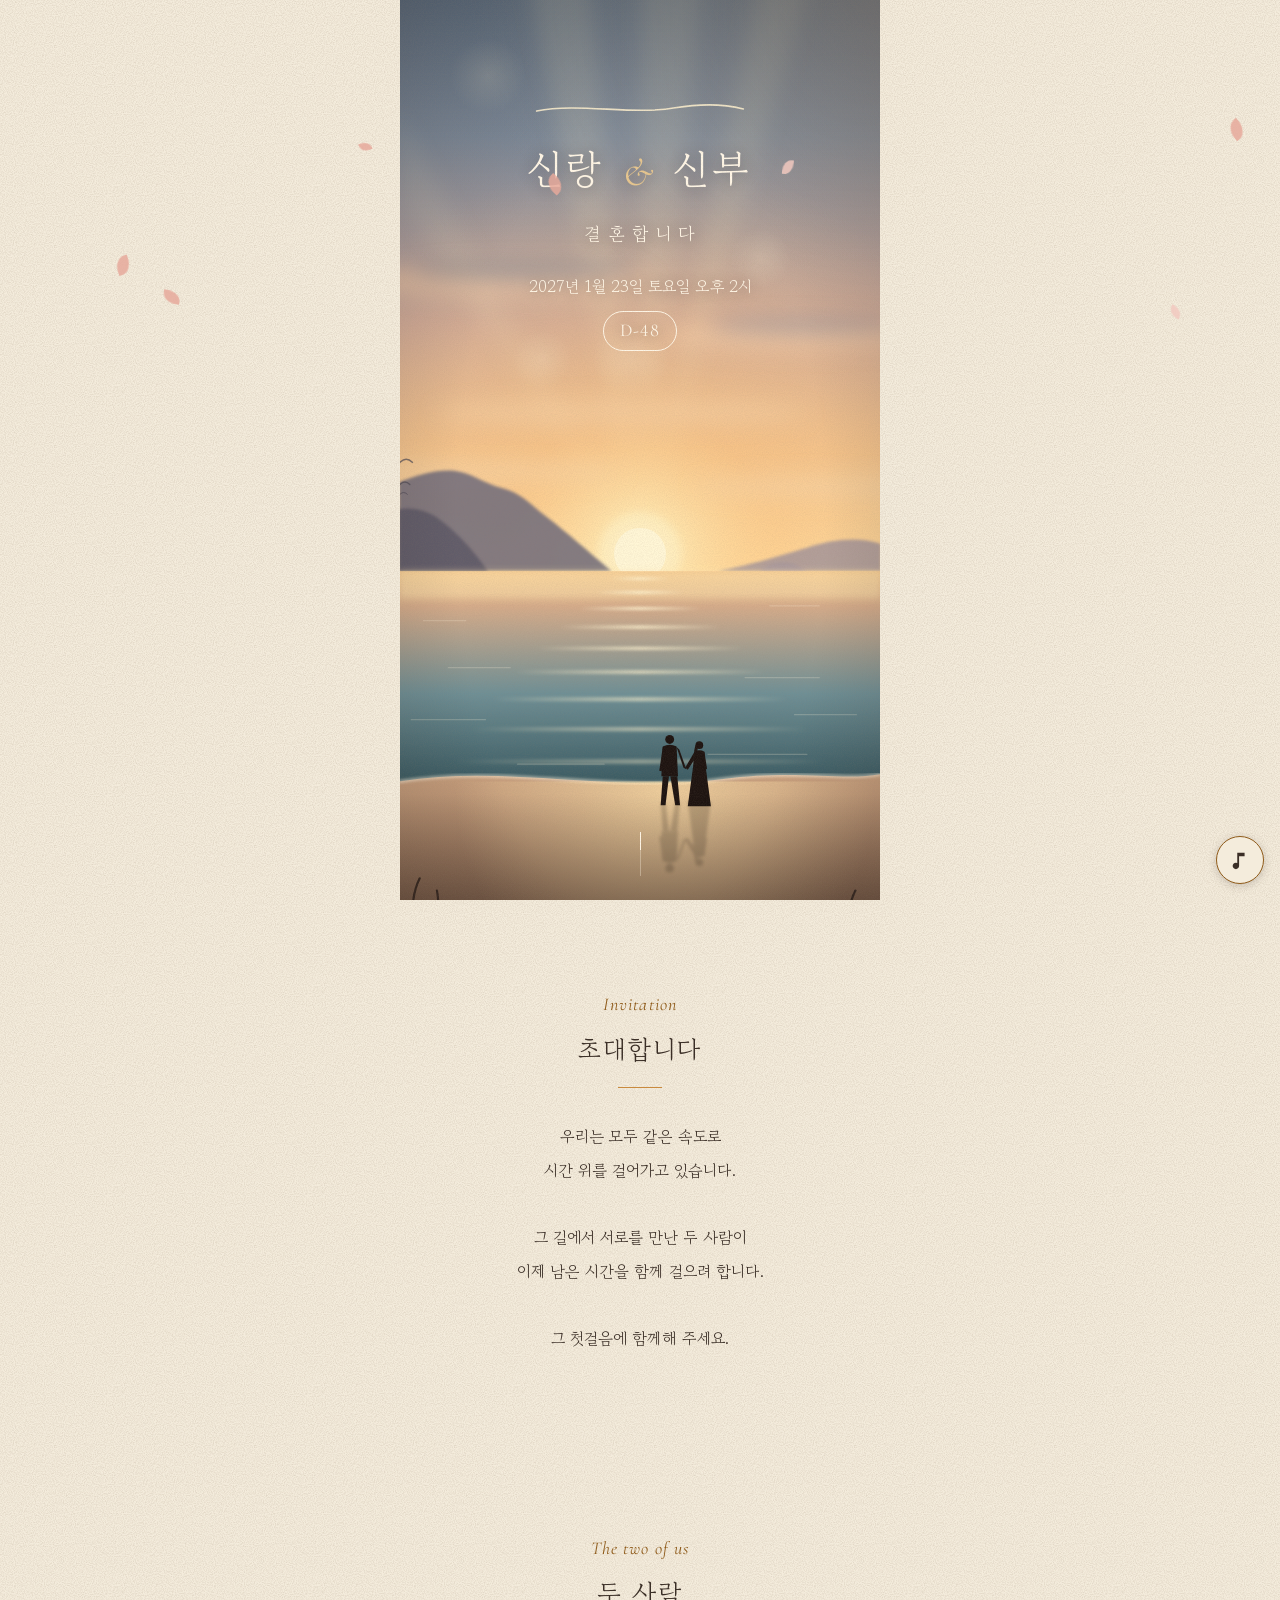
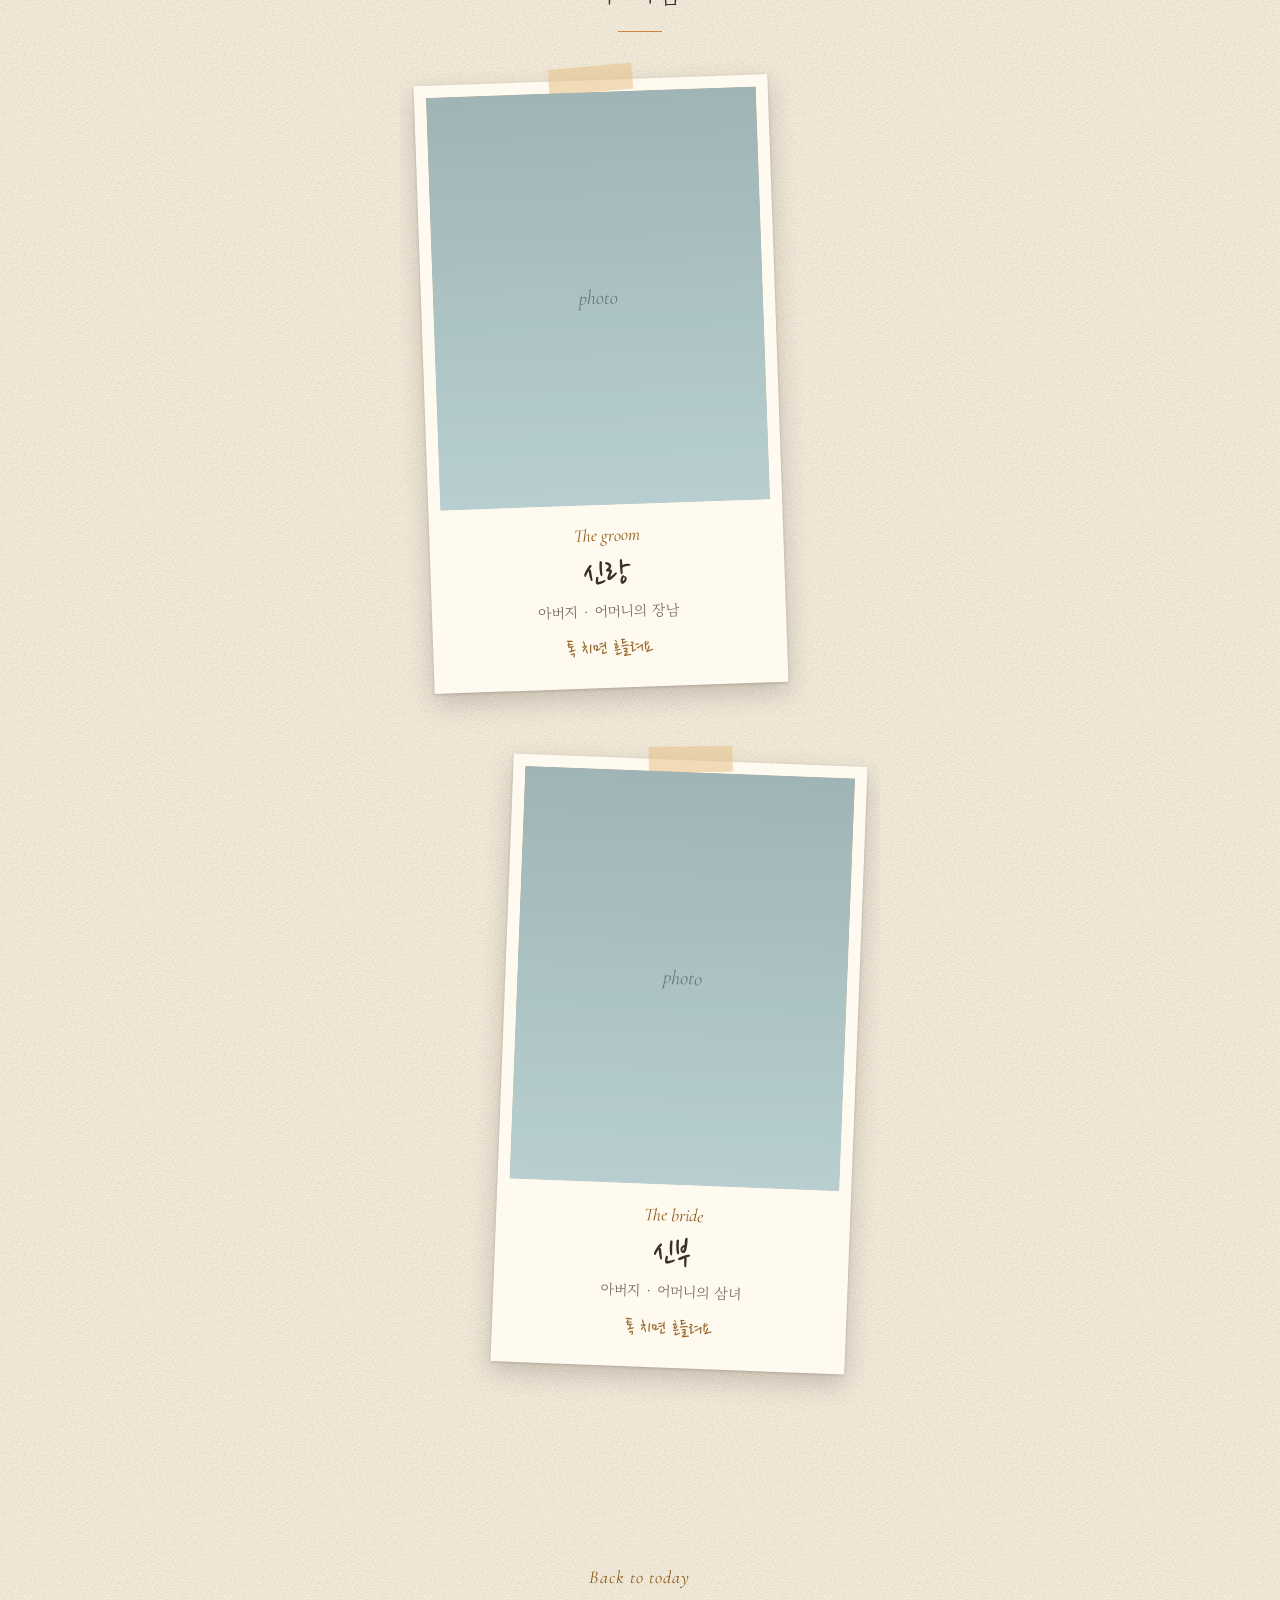
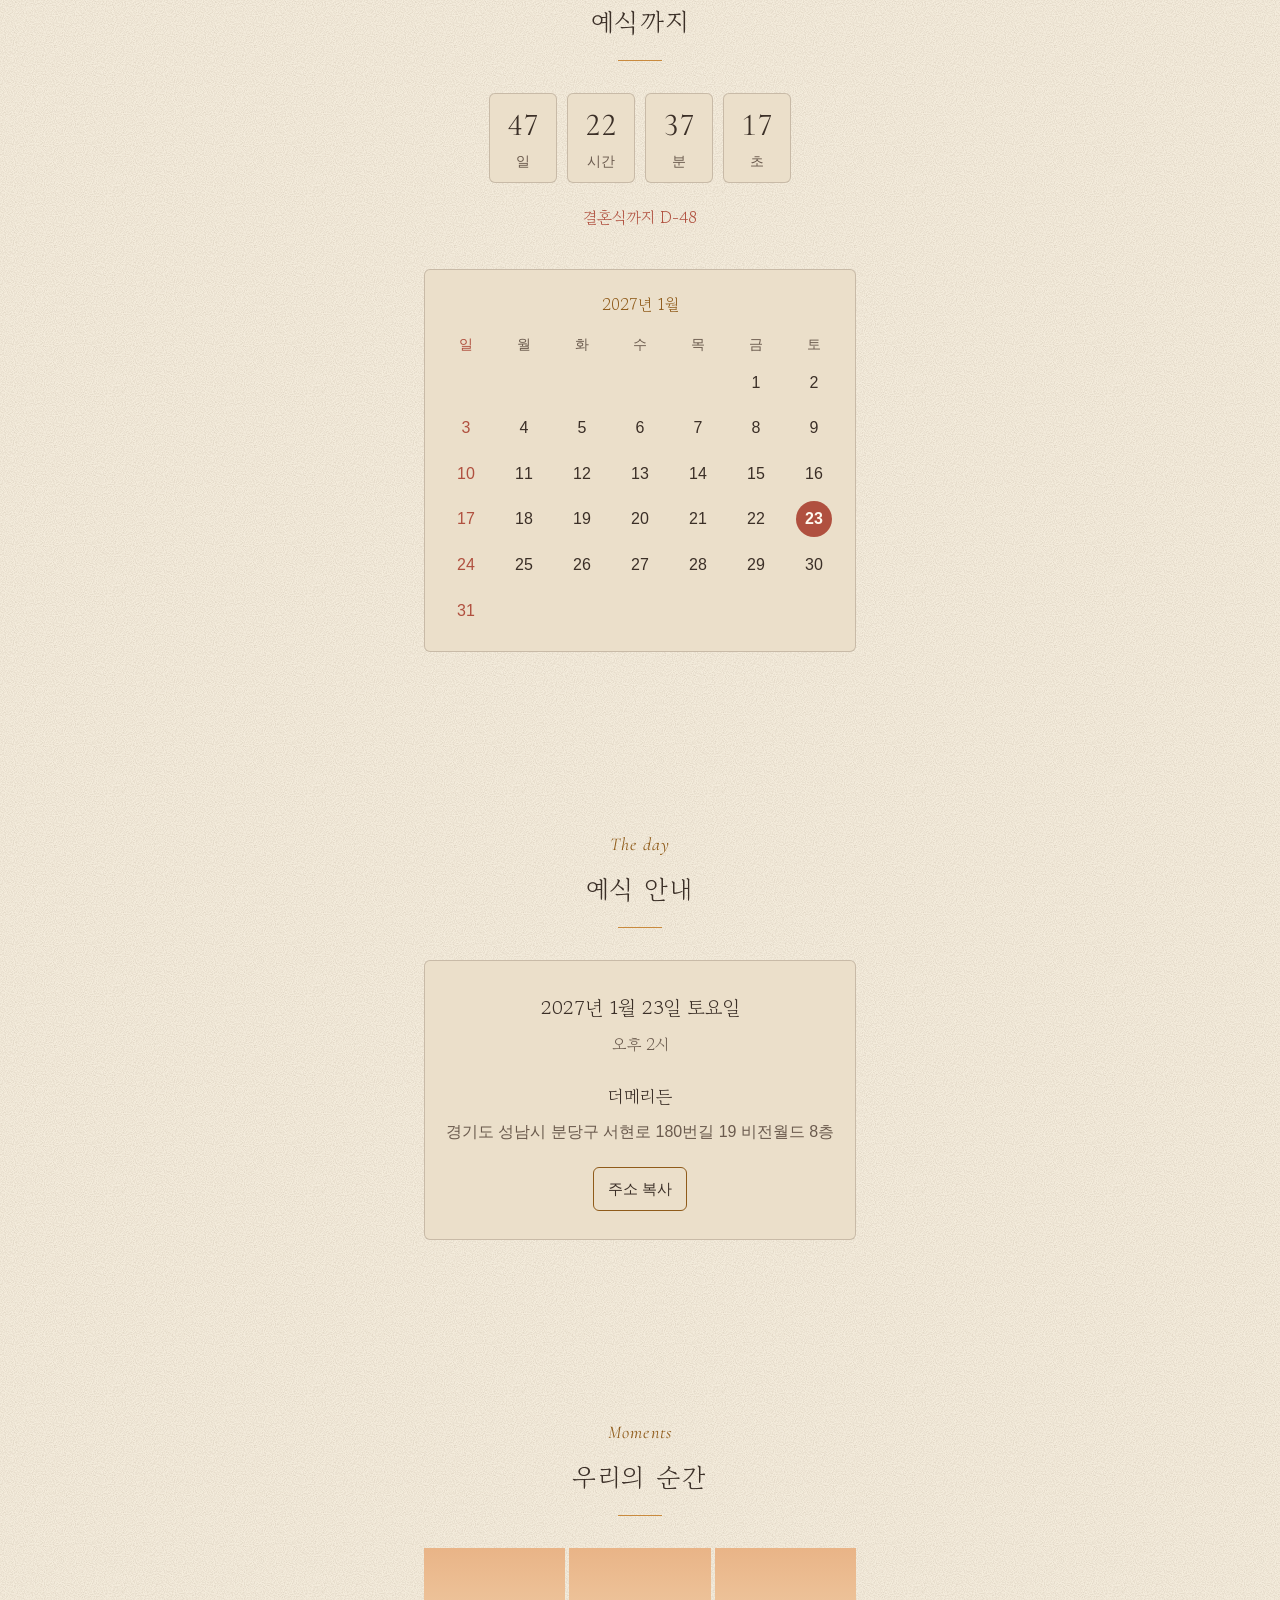
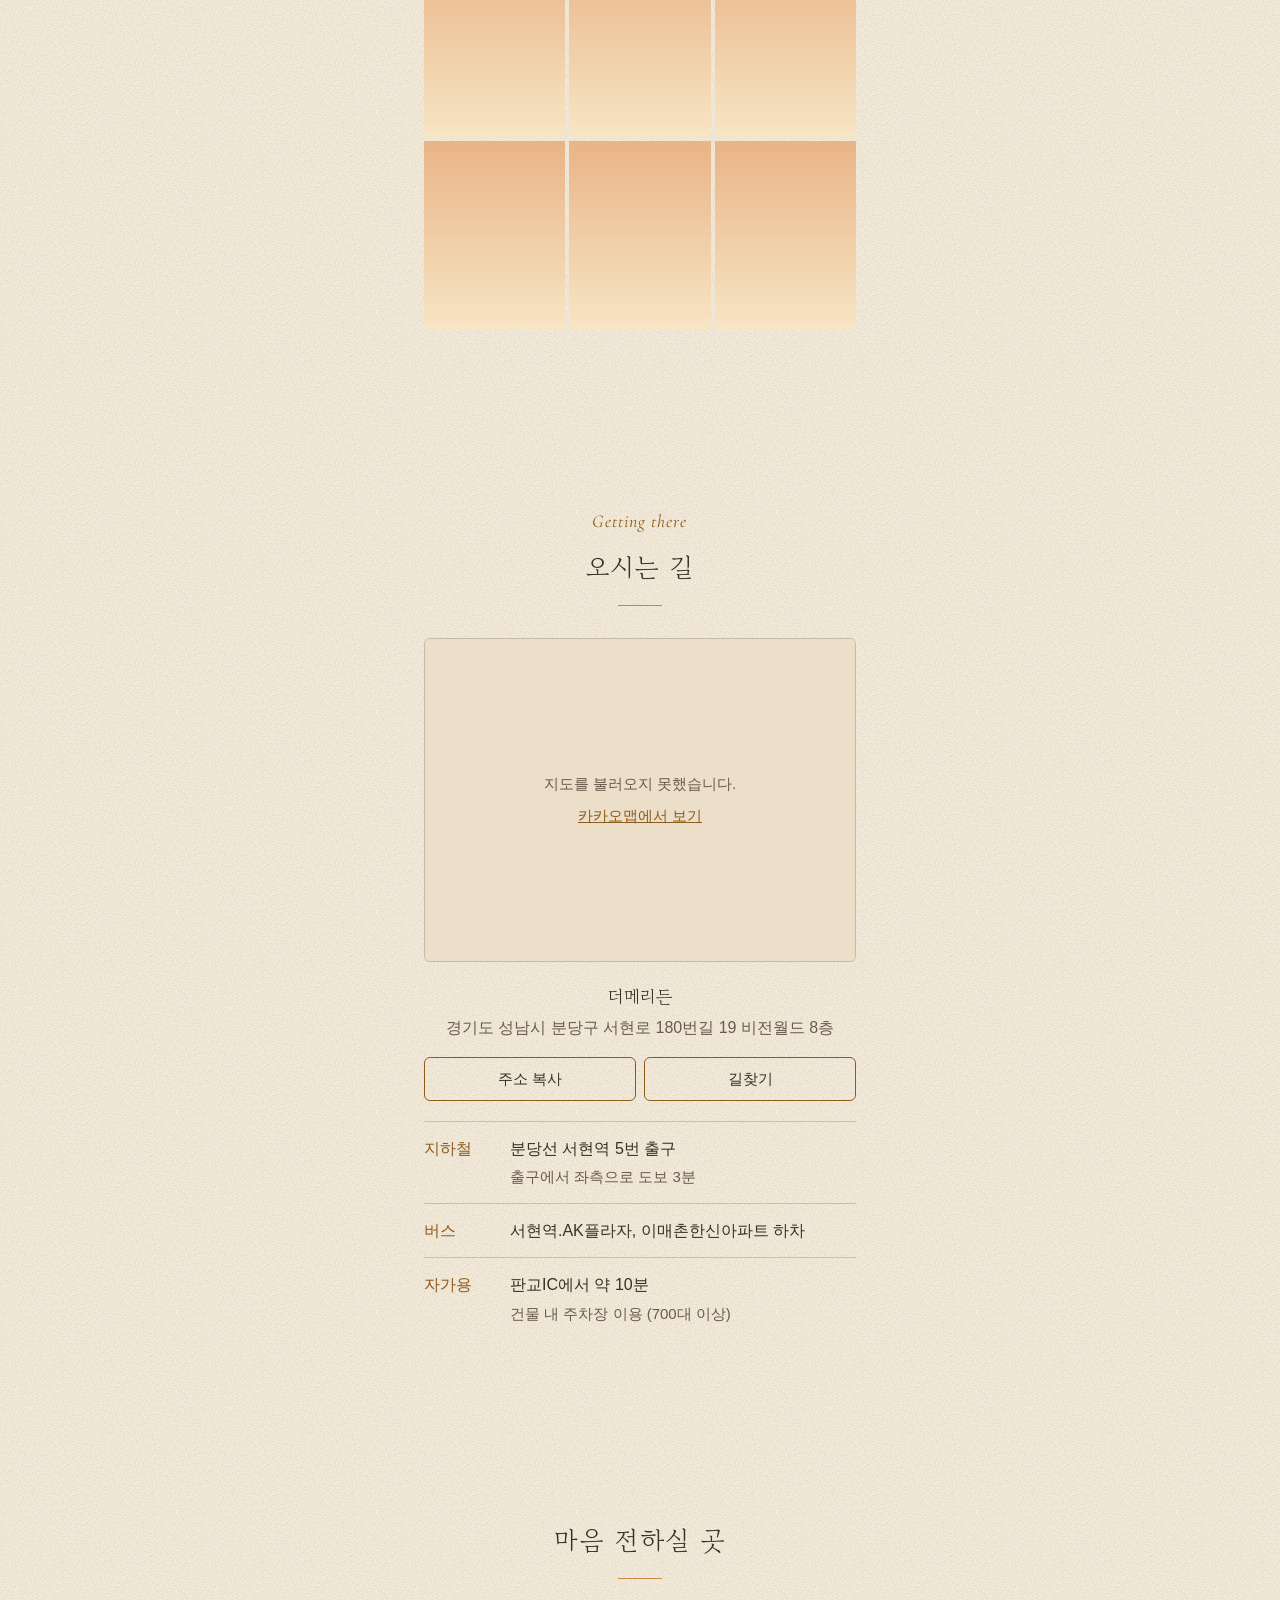
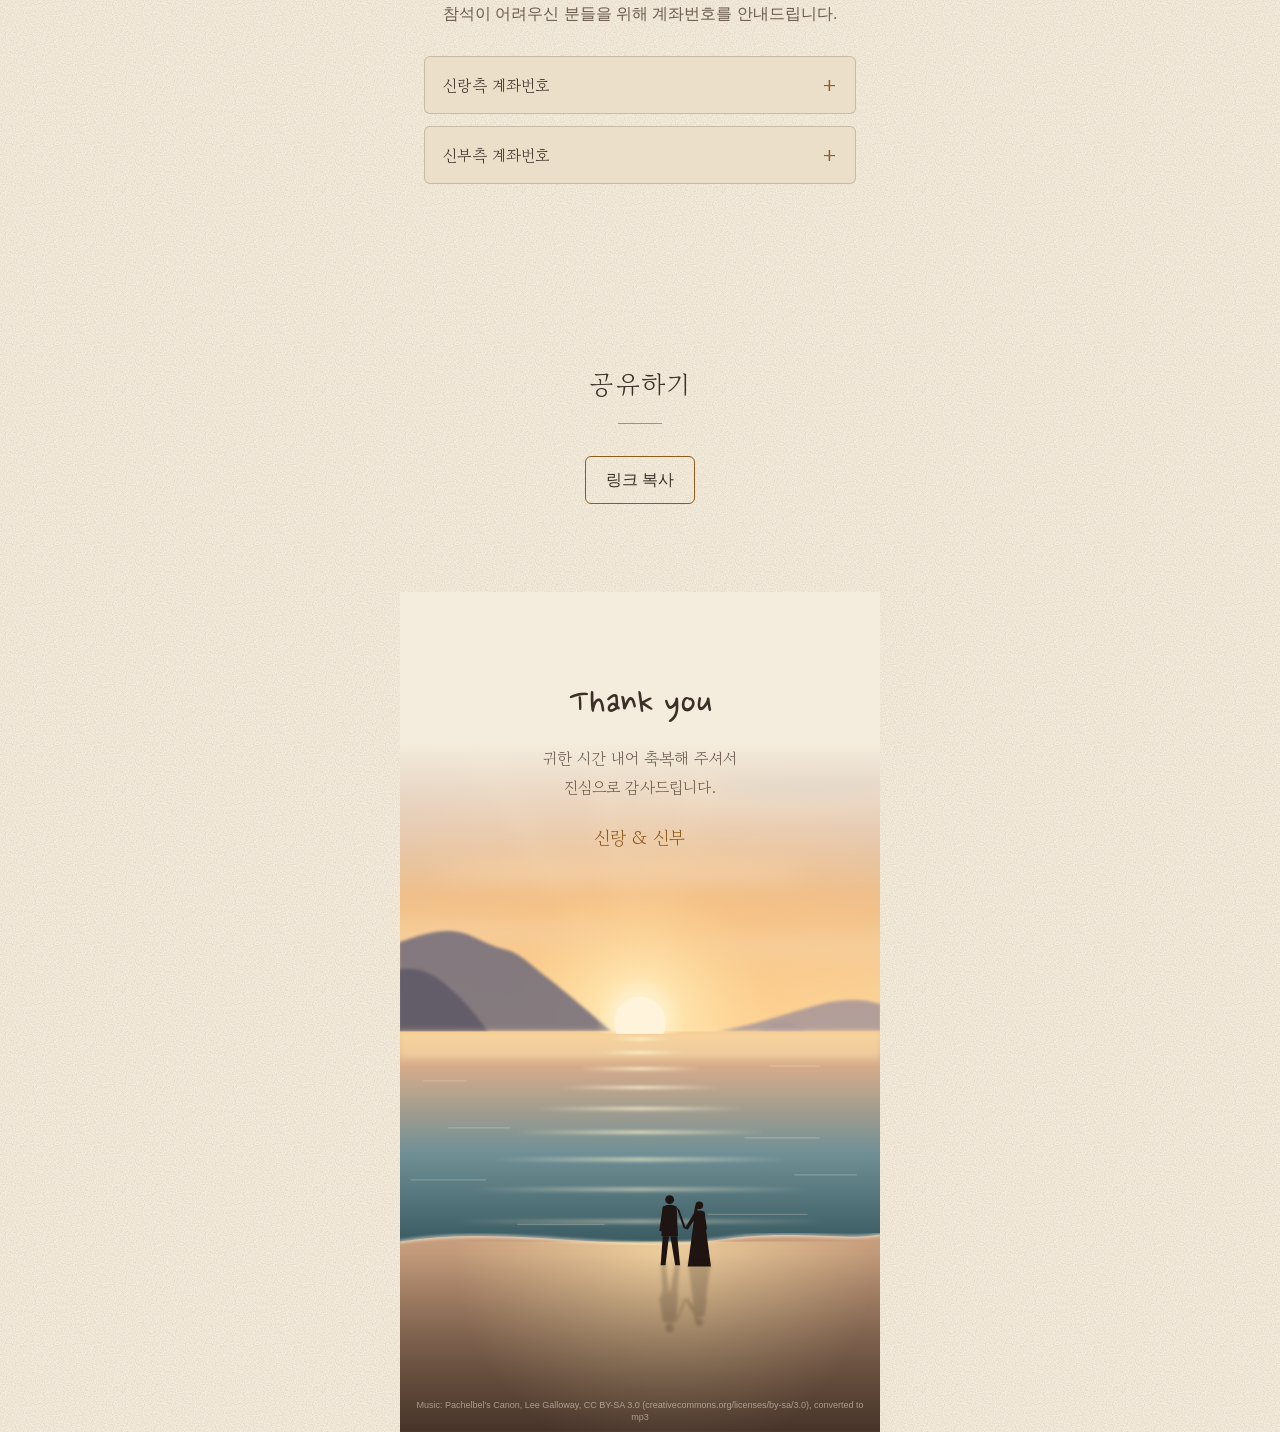
==== commit 4d0ebdaf: "index.html 업데이트" ====
--- a/index.html
+++ b/index.html
@@ -3,7 +3,9 @@
 <head>
   <meta charset="utf-8">
   <meta name="viewport" content="width=device-width, initial-scale=1, viewport-fit=cover">
-  <meta name="color-scheme" content="light">
+  <meta name="color-scheme" content="only light">
+<meta name="supported-color-schemes" content="light">
+<meta name="darkreader-lock">
   <meta name="theme-color" content="#0e0b09">
   <meta name="robots" content="noindex, nofollow">
   <title>결혼합니다</title>
--- a/src/styles/effects.css
+++ b/src/styles/effects.css
@@ -32,7 +32,7 @@
   object-fit: cover;
   object-position: 50% 50%;
 }
-.cover__photo { filter: sepia(0.25) saturate(1.1) contrast(1.02); }
+.cover__photo { filter: sepia(0.12) saturate(0.92) contrast(1.0); }
 /* 초점이 맞는 듯한 연출용 흐림 복사본(정적 filter, opacity만 애니메이션) */
 .cover__scene--blur { display: none; filter: blur(16px); }
 .js:not(.fx-off) .cover__scene--blur { display: block; }
@@ -41,9 +41,9 @@
   position: absolute;
   inset: 0;
   background:
-    radial-gradient(circle at 108% -6%, rgba(255, 176, 96, 0.3), transparent 46%),
-    radial-gradient(ellipse at 50% 58%, transparent 52%, rgba(24, 14, 10, 0.38) 100%),
-    linear-gradient(180deg, rgba(38, 46, 58, 0.32) 0%, transparent 32%);
+    radial-gradient(circle at 108% -6%, rgba(255, 188, 120, 0.18), transparent 42%),
+    radial-gradient(ellipse at 50% 58%, transparent 54%, rgba(24, 14, 10, 0.18) 100%),
+    linear-gradient(180deg, rgba(38, 46, 58, 0.18) 0%, transparent 30%);
   pointer-events: none;
 }
 
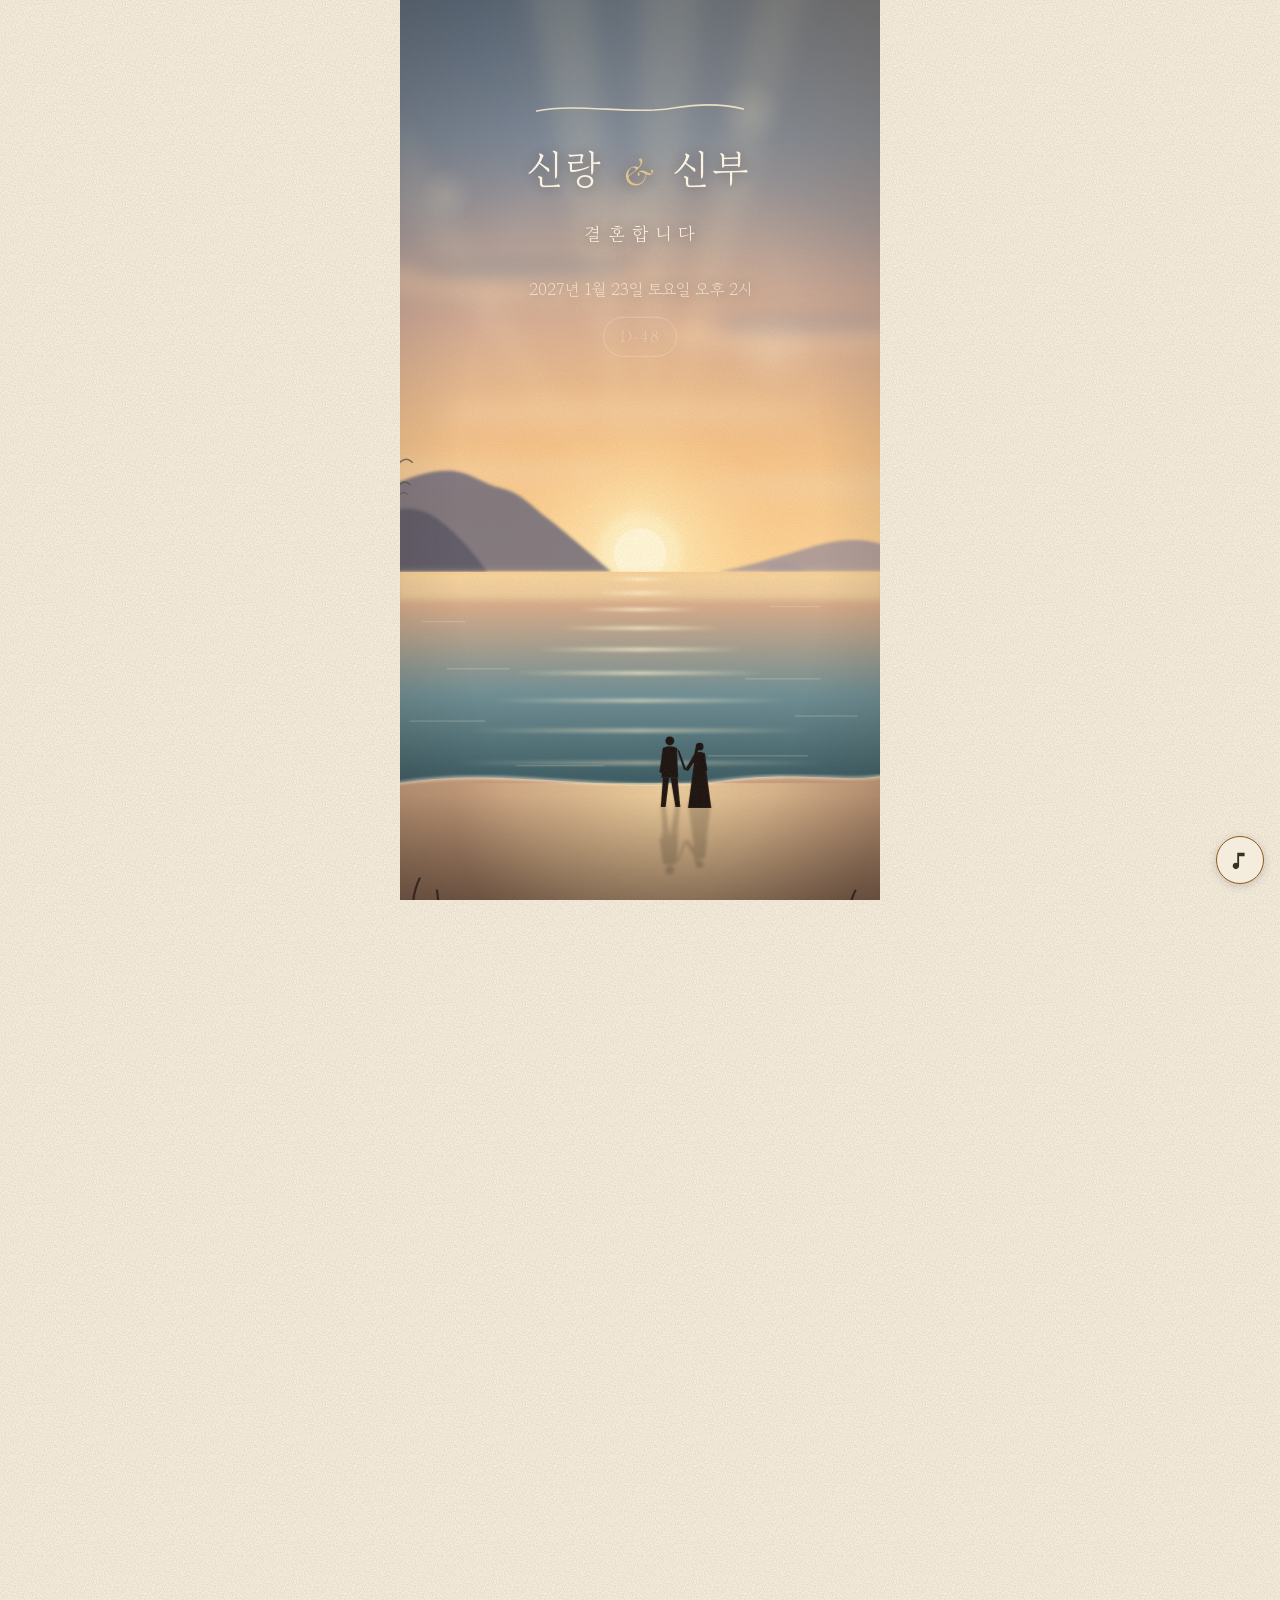
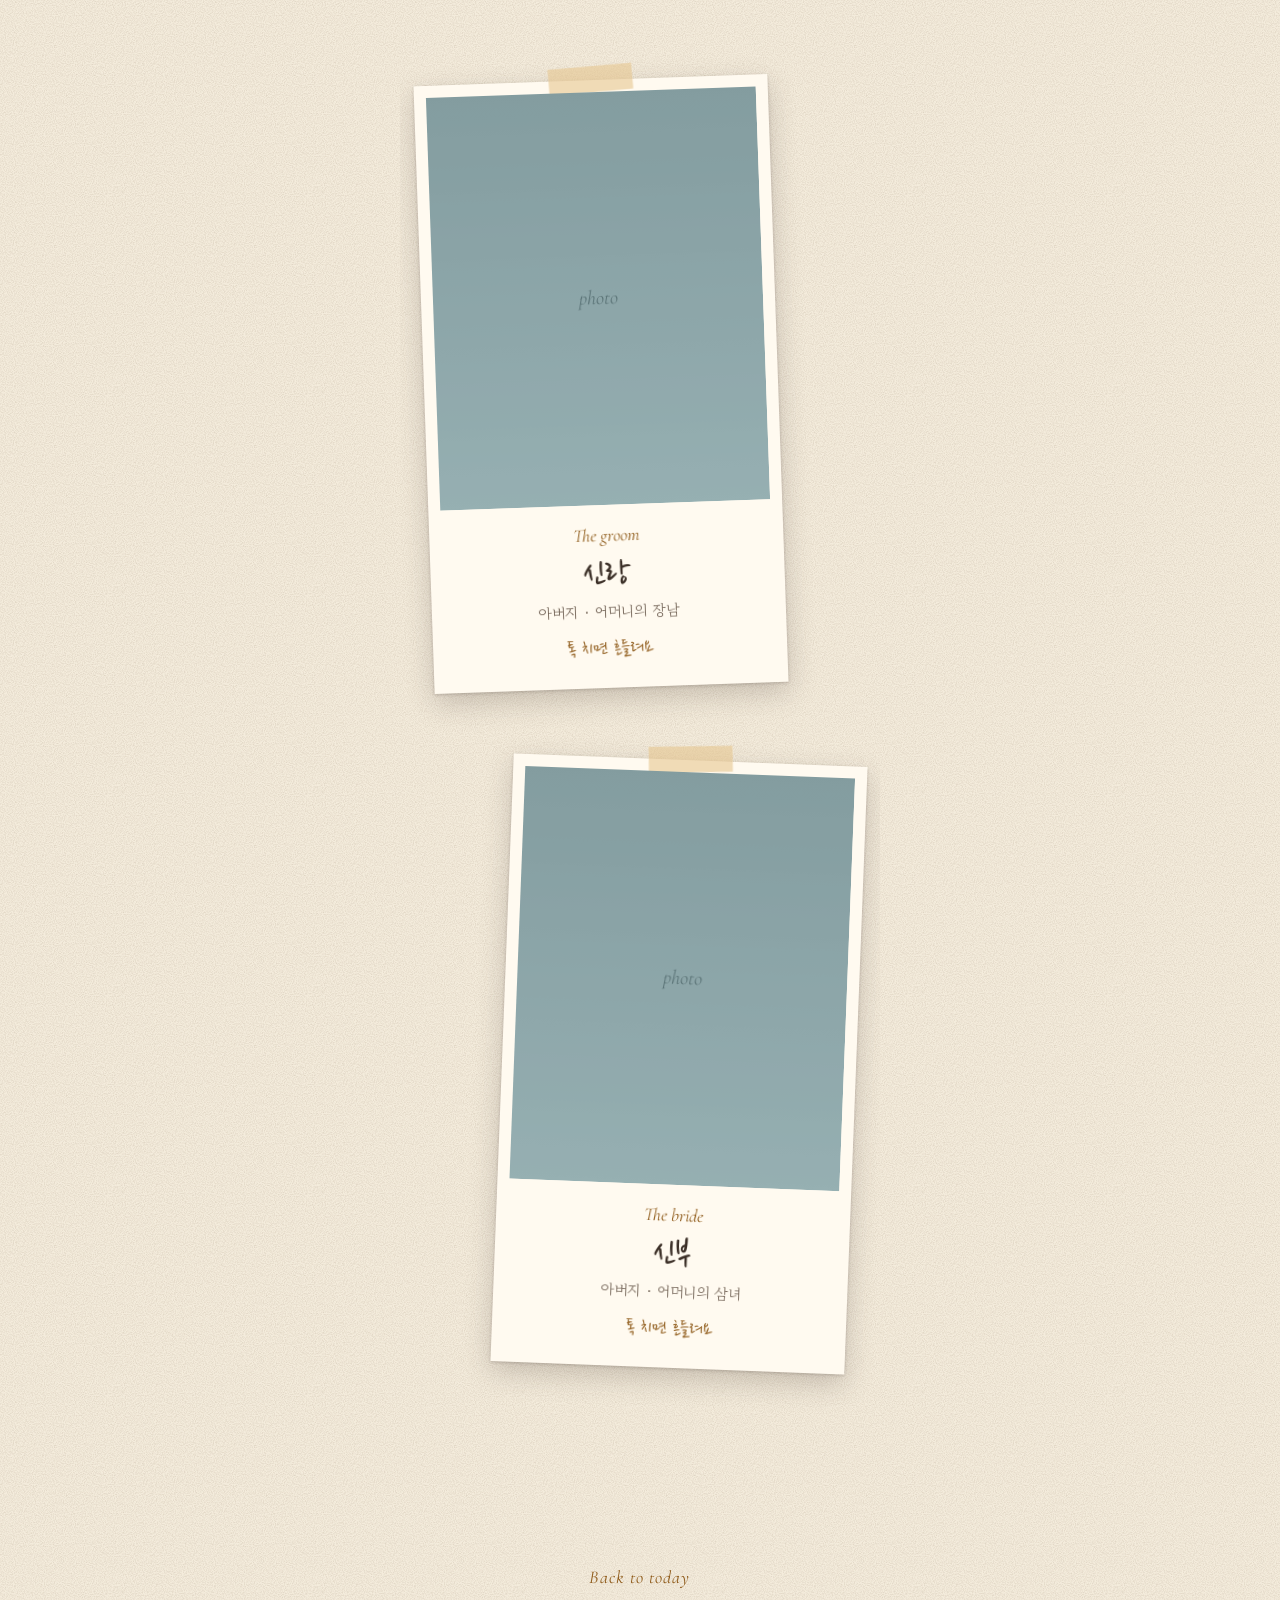
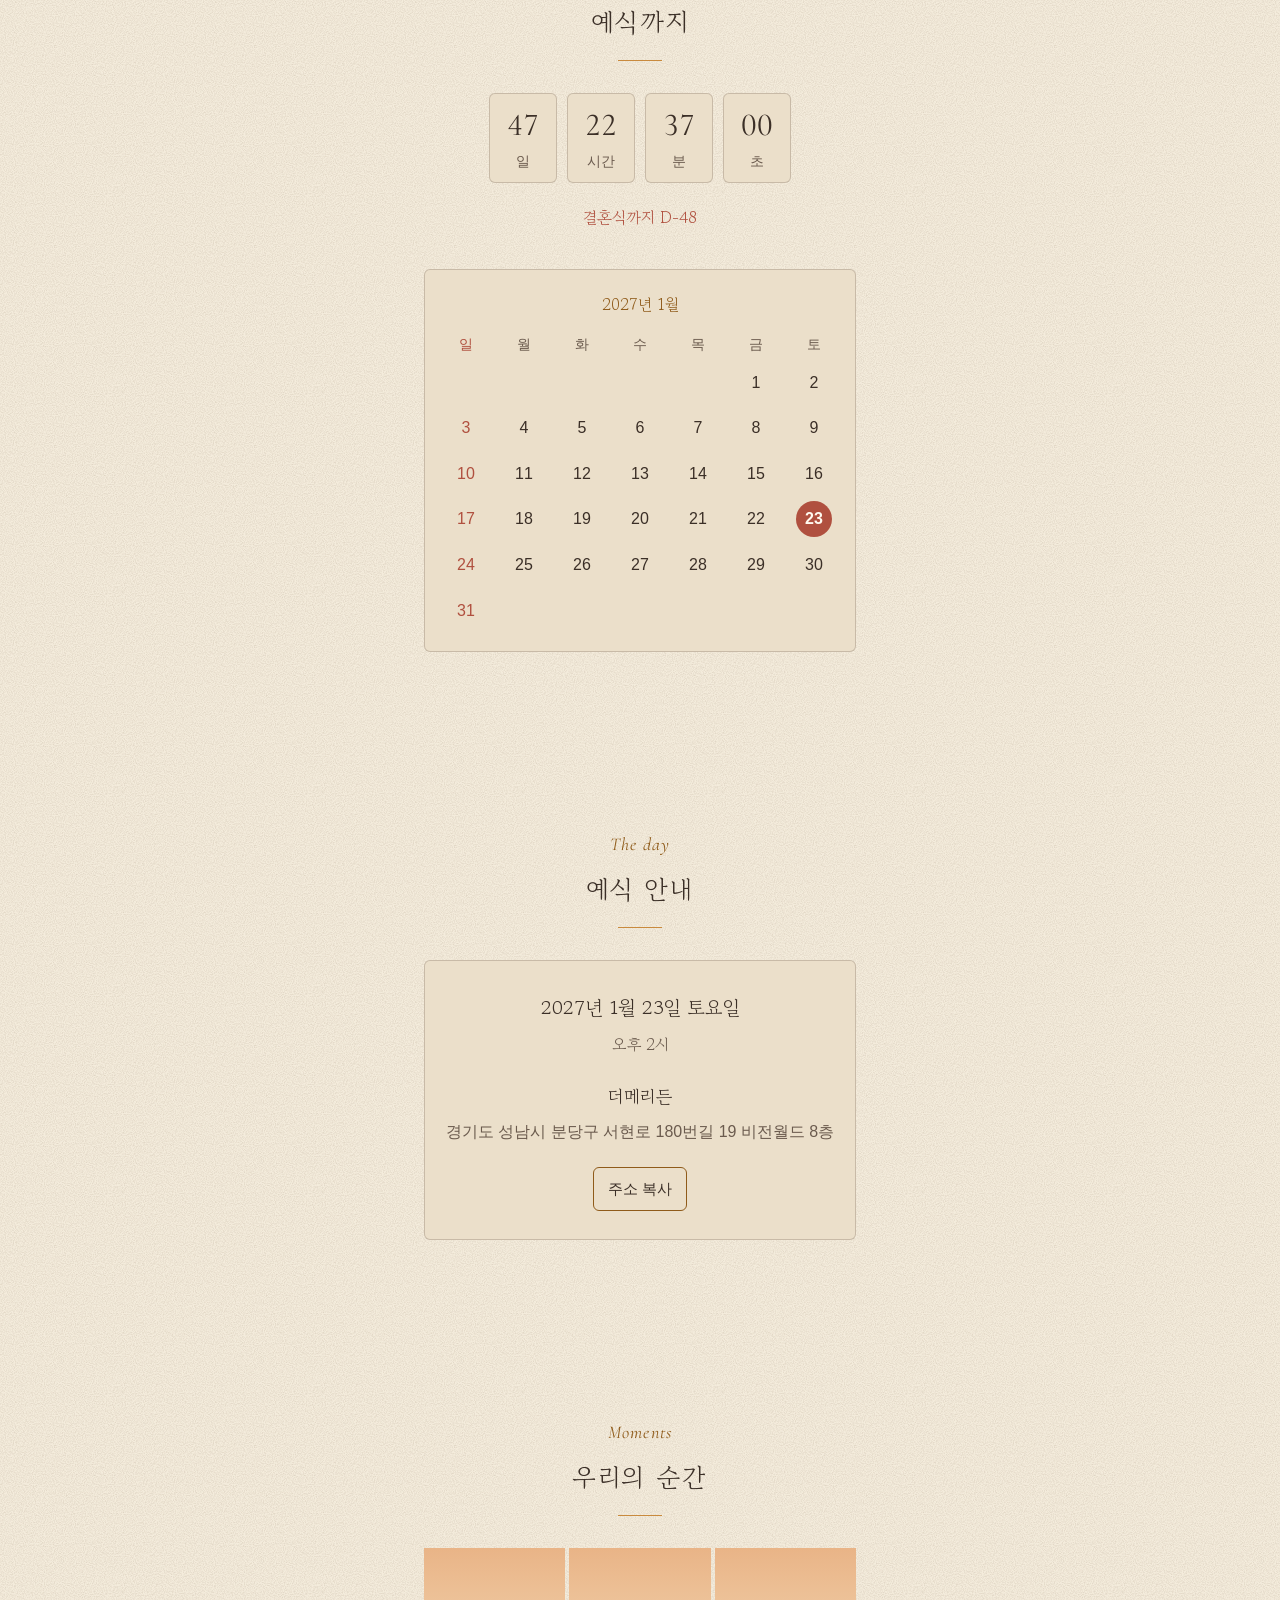
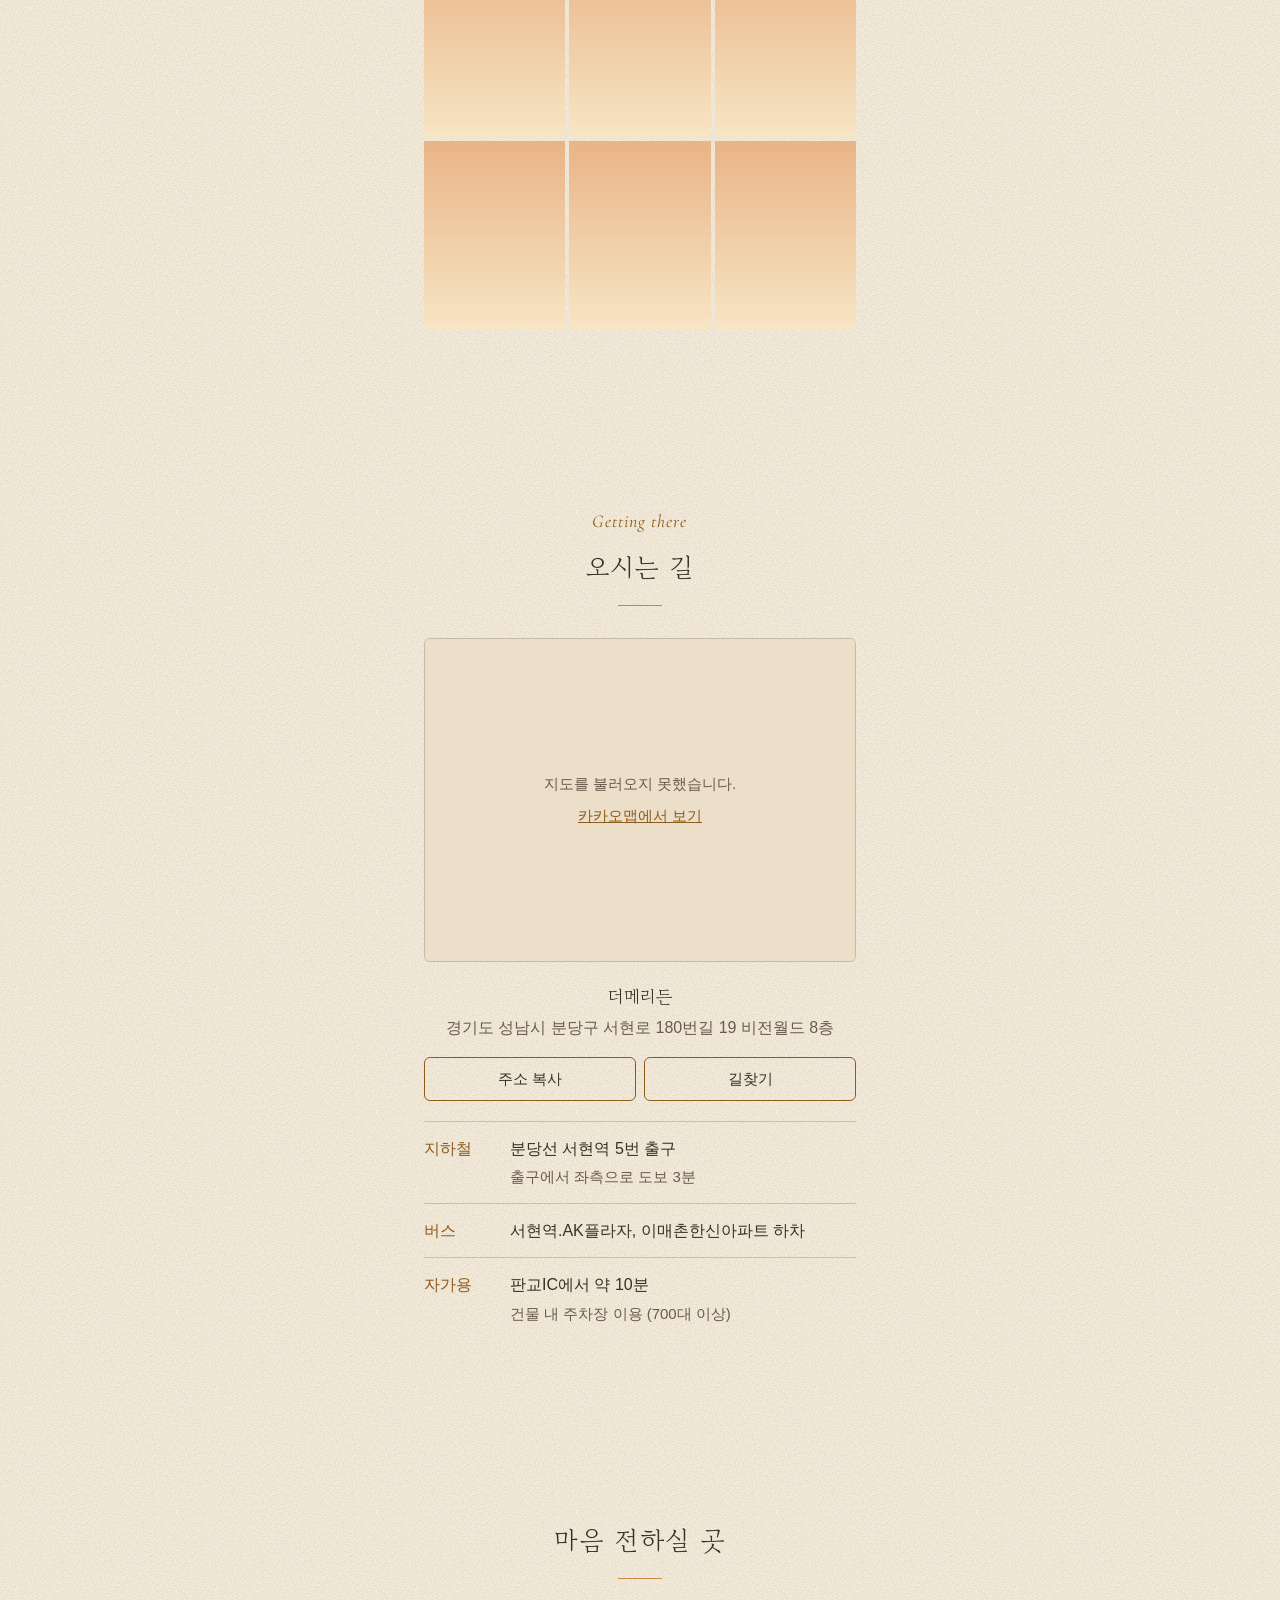
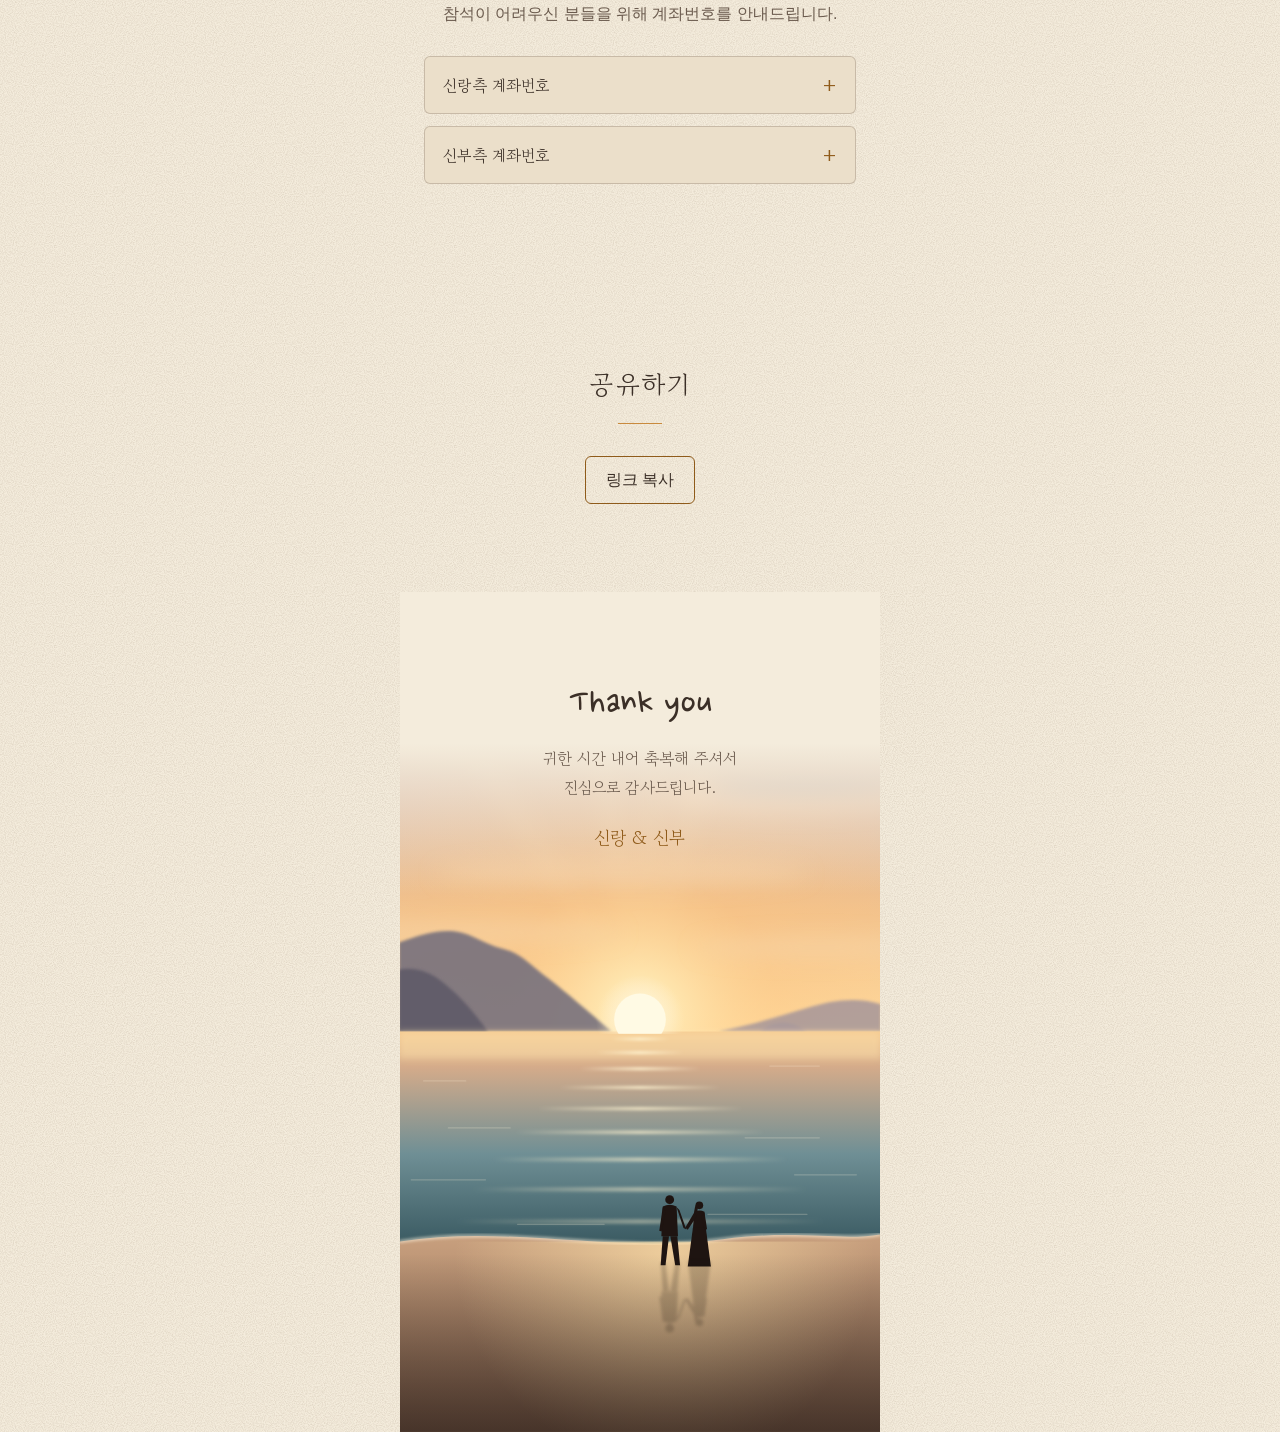
==== commit c909a619: "add img add img" ====
--- a/index.html
+++ b/index.html
@@ -1,241 +1,239 @@
- <!doctype html>
-<html lang="ko">
-<head>
-  <meta charset="utf-8">
-  <meta name="viewport" content="width=device-width, initial-scale=1, viewport-fit=cover">
-  <meta name="color-scheme" content="only light">
-<meta name="supported-color-schemes" content="light">
-<meta name="darkreader-lock">
-  <meta name="theme-color" content="#0e0b09">
-  <meta name="robots" content="noindex, nofollow">
-  <title>결혼합니다</title>
-  <meta name="description" content="저희 결혼식에 초대합니다.">
-
-  <!-- TODO: 배포 후 og:url, og:image를 실제 절대 URL로 교체(카톡 링크 미리보기에 필수) -->
-  <meta property="og:type" content="website">
-  <meta property="og:locale" content="ko_KR">
-  <meta property="og:title" content="결혼합니다">
-  <meta property="og:description" content="저희 결혼식에 초대합니다.">
-  <meta property="og:url" content="https://example.com/">
-  <meta property="og:image" content="https://example.com/assets/img/og.jpg">
-  <meta property="og:image:width" content="800">
-  <meta property="og:image:height" content="400">
-  <meta name="twitter:card" content="summary_large_image">
-
-  <script>
-    document.documentElement.classList.add('js', 'gated');
-    // JS 로딩/실행 실패 시 숨겨진 콘텐츠와 게이트를 걷어낸다.
-    setTimeout(function () {
-      if (!window.__ready) document.documentElement.classList.add('fx-off');
-    }, 4000);
-  </script>
-  <link rel="stylesheet" href="src/styles/fonts.css">
-  <link rel="stylesheet" href="src/styles/base.css">
-  <link rel="stylesheet" href="src/styles/effects.css">
-  <script src="vendor/gsap.min.js" defer></script>
-  <script type="module" src="src/main.js"></script>
-</head>
-<body>
-  <noscript><p class="noscript">이 청첩장은 JavaScript가 필요합니다.</p></noscript>
-
-  <main>
-    <!-- 1. 인트로 (연출 A): 벽장 게이트 → 표지 -->
-    <section id="intro" class="intro grain" aria-label="표지">
-      <div class="cover">
-        <img class="cover__scene" src="assets/svg/scene.svg" alt="" width="390" height="844" decoding="async">
-        <img class="cover__photo" id="cover-photo" alt="" hidden>
-        <img class="cover__scene cover__scene--blur" src="assets/svg/scene.svg" alt="" width="390" height="844" decoding="async">
-        <!-- scene.svg와 같은 viewBox/크롭이라 어떤 화면 비율에서도 그림과 정확히 겹친다 -->
-        <svg class="cover__life" viewBox="0 0 390 844" preserveAspectRatio="xMidYMid slice" aria-hidden="true">
-          <g id="glints"></g>
-          <g class="birds">
-            <g transform="translate(0 432)"><g class="bird" style="--d:44s;--l:-30s"><path d="M-10 0 q5 -5 10 0 q5 -5 10 0"/></g></g>
-            <g transform="translate(0 450) scale(.8)"><g class="bird" style="--d:44s;--l:-28.6s"><path d="M-10 0 q5 -5 10 0 q5 -5 10 0"/></g></g>
-            <g transform="translate(0 458) scale(.6)"><g class="bird" style="--d:52s;--l:-12s"><path d="M-10 0 q5 -5 10 0 q5 -5 10 0"/></g></g>
-          </g>
-          <g class="grass">
-            <path d="M10 844 C12 812 6 790 16 770"/>
-            <path d="M26 844 C26 820 34 800 30 780"/>
-            <path d="M44 844 C40 826 50 810 54 792"/>
-            <path d="M364 844 C366 816 360 800 370 780"/>
-            <path d="M378 844 C376 826 382 812 380 796"/>
-            <path d="M346 844 C344 828 352 816 356 802"/>
-          </g>
-        </svg>
-        <div class="bokeh" id="bokeh" aria-hidden="true"></div>
-        <div class="cover__fx" aria-hidden="true"></div>
-        <div class="cover__content">
-          <svg class="swash" viewBox="0 0 200 16" aria-hidden="true"><path d="M6 11 C44 3 92 15 132 8 C156 4 178 5 194 9" pathLength="1"/></svg>
-          <h1 class="cover__title">
-            <span class="cover__names" data-cover><span data-bind="groom.name"></span> <i>&amp;</i> <span data-bind="bride.name"></span></span>
-            <span class="cover__lead" data-cover>결혼합니다</span>
-          </h1>
-          <p class="cover__date" data-cover id="intro-date"></p>
-          <p class="cover__dday" data-cover id="intro-dday"></p>
-        </div>
-        <div class="cover__scroll" data-cover aria-hidden="true"><span></span></div>
-      </div>
-
-      <div class="gate" id="gate">
-        <div class="gate__bg" aria-hidden="true">
-          <div class="gate__light" id="gate-light"></div>
-          <img class="gate__coats" id="coats-l" src="assets/svg/closet-l.svg" alt="" width="390" height="844" decoding="async">
-          <img class="gate__coats" id="coats-r" src="assets/svg/closet-r.svg" alt="" width="390" height="844" decoding="async">
-          <div class="gate__dust" id="gate-dust"></div>
-          <img class="gate__coats" id="coats-front" src="assets/svg/closet-front.svg" alt="" width="390" height="844" decoding="async">
-        </div>
-        <div class="gate__ui" id="gate-ui">
-          <p class="gate__text" data-bind="intro.gateText"></p>
-          <button type="button" class="hold" id="gate-btn" aria-label="꾹 눌렀다 놓아서 청첩장 열기">
-            <svg viewBox="0 0 100 100" aria-hidden="true">
-              <circle class="track" cx="50" cy="50" r="44"/>
-              <circle class="bar" id="gate-ring" cx="50" cy="50" r="44"/>
-            </svg>
-            <i class="hold__dot" aria-hidden="true"></i>
-            <span>꾹 누르기</span>
-          </button>
-          <p class="gate__hint" id="gate-hint" aria-live="polite"></p>
-          <button type="button" class="gate__skip" id="gate-skip">그냥 열기</button>
-        </div>
-      </div>
-      <div class="intro__flash" aria-hidden="true"></div>
-      <div class="leak" aria-hidden="true"></div>
-    </section>
-
-    <!-- 2. 인사말 -->
-    <section id="greeting" class="section reveal">
-      <span class="kicker">Invitation</span>
-      <h2 class="section__title" id="greeting-title"></h2>
-      <p class="greeting" id="greeting-lines"></p>
-    </section>
-
-    <!-- 3. 두 사람 (연출 B) -->
-    <section id="people" class="section people-sec">
-      <div class="reveal">
-        <span class="kicker">The two of us</span>
-        <h2 class="section__title">두 사람</h2>
-      </div>
-      <div class="people">
-        <figure class="polaroid" data-fx="develop" data-tilt="-2" id="person-groom"></figure>
-        <figure class="polaroid polaroid--r" data-fx="develop" data-tilt="2.2" id="person-bride"></figure>
-      </div>
-    </section>
-
-    <!-- 6. 카운트다운 -->
-    <section id="countdown" class="section reveal">
-      <span class="kicker">Back to today</span>
-      <h2 class="section__title">예식까지</h2>
-      <div class="count" id="count" role="timer" aria-live="off">
-        <div><b data-u="d">00</b><span>일</span></div>
-        <div><b data-u="h">00</b><span>시간</span></div>
-        <div><b data-u="m">00</b><span>분</span></div>
-        <div><b data-u="s">00</b><span>초</span></div>
-      </div>
-      <p class="count__msg" id="dday-msg"></p>
-      <div class="cal" id="calendar"></div>
-    </section>
-
-    <!-- 7. 예식 정보 -->
-    <section id="info" class="section reveal">
-      <span class="kicker">The day</span>
-      <h2 class="section__title">예식 안내</h2>
-      <div class="card info" id="info-card"></div>
-    </section>
-
-    <!-- 8. 갤러리 -->
-    <section id="gallery" class="section reveal">
-      <span class="kicker">Moments</span>
-      <h2 class="section__title">우리의 순간</h2>
-      <div class="gallery" id="gallery-grid"></div>
-    </section>
-
-    <!-- 9. 오시는 길 -->
-    <section id="map" class="section reveal">
-      <span class="kicker">Getting there</span>
-      <h2 class="section__title">오시는 길</h2>
-      <div class="map" id="map-box"></div>
-      <p class="map__place" id="map-place"></p>
-      <div class="map__links" id="map-links"></div>
-      <ul class="transport" id="transport"></ul>
-    </section>
-
-    <!-- 10. 마음 전하실 곳 -->
-    <section id="account" class="section reveal">
-      <h2 class="section__title">마음 전하실 곳</h2>
-      <p class="section__desc">참석이 어려우신 분들을 위해 계좌번호를 안내드립니다.</p>
-      <div class="accounts" id="accounts"></div>
-    </section>
-
-    <!-- 11. 공유하기 -->
-    <section id="share" class="section reveal">
-      <h2 class="section__title">공유하기</h2>
-      <div class="share">
-        <button type="button" class="btn btn--kakao" id="btn-kakao" hidden>카카오톡 공유</button>
-        <button type="button" class="btn" id="btn-copy-link">링크 복사</button>
-        <button type="button" class="btn" id="btn-share" hidden>공유하기</button>
-      </div>
-    </section>
-
-    <!-- 13. 푸터: 표지의 해변로 돌아와 해가 진다 -->
-    <footer class="footer" id="footer">
-      <div class="footer__scene" aria-hidden="true">
-        <img src="assets/svg/scene-dusk.svg" alt="" width="390" height="844" loading="lazy" decoding="async">
-        <svg class="sunset" viewBox="0 0 390 844" preserveAspectRatio="xMidYMax slice">
-          <defs>
-            <linearGradient id="dusk-sky" x1="0" y1="0" x2="0" y2="1">
-              <stop offset="0" style="stop-color: var(--dusk-1)"/>
-              <stop offset=".55" style="stop-color: var(--dusk-2)"/>
-              <stop offset="1" style="stop-color: var(--dusk-3)"/>
-            </linearGradient>
-            <radialGradient id="sun-glow">
-              <stop offset=".45" style="stop-color: var(--sun)"/>
-              <stop offset="1" style="stop-color: var(--sun); stop-opacity: 0"/>
-            </radialGradient>
-            <clipPath id="horizon"><rect width="390" height="520"/></clipPath>
-          </defs>
-          <rect class="sunset__sky" width="390" height="521" fill="url(#dusk-sky)"/>
-          <g class="sunset__stars">
-            <circle cx="62" cy="392" r="1.3"/><circle cx="118" cy="426" r="1"/><circle cx="262" cy="384" r="1.2"/>
-            <circle cx="336" cy="414" r=".9"/><circle cx="206" cy="406" r="1"/><circle cx="26" cy="430" r=".9"/>
-          </g>
-          <g clip-path="url(#horizon)">
-            <g class="sunset__sun">
-              <circle cx="195" cy="506" r="36" fill="url(#sun-glow)" opacity=".6"/>
-              <circle class="sunset__disc" cx="195" cy="506" r="21"/>
-              <circle class="sunset__disc sunset__disc--red" cx="195" cy="506" r="21"/>
-            </g>
-          </g>
-          <rect class="sunset__sea" y="520" width="390" height="324"/>
-        </svg>
-      </div>
-      <div class="footer__body reveal">
-        <p class="footer__thanks">Thank you</p>
-        <p>귀한 시간 내어 축복해 주셔서<br>진심으로 감사드립니다.</p>
-        <p class="footer__names"><span data-bind="groom.name"></span> &amp; <span data-bind="bride.name"></span></p>
-      </div>
-      <p class="footer__credit">Music: Pachelbel's Canon, Lee Galloway, CC BY-SA 3.0 (creativecommons.org/licenses/by-sa/3.0), converted to mp3</p>
-    </footer>
-  </main>
-
-  <!-- 갤러리 확대 -->
-  <div class="lightbox" id="lightbox" hidden role="dialog" aria-modal="true" aria-label="사진 확대">
-    <button type="button" class="lightbox__close" id="lightbox-close" aria-label="닫기">&times;</button>
-    <div class="lightbox__track" id="lightbox-track"></div>
-    <button type="button" class="lightbox__nav lightbox__nav--prev" id="lightbox-prev" aria-label="이전 사진">&#8249;</button>
-    <button type="button" class="lightbox__nav lightbox__nav--next" id="lightbox-next" aria-label="다음 사진">&#8250;</button>
-    <p class="lightbox__count" id="lightbox-count"></p>
-  </div>
-
-  <!-- 전 구간 공통 UI -->
-  <div class="progress" id="progress" aria-hidden="true"></div>
-  <div class="fabs">
-    <button type="button" class="fab" id="fab-top" aria-label="맨 위로" hidden>
-      <svg viewBox="0 0 24 24" width="22" height="22" aria-hidden="true"><path d="M12 5l-7 7h4v7h6v-7h4z" fill="currentColor"/></svg>
-    </button>
-    <button type="button" class="fab" id="fab-bgm" aria-label="배경음악 재생" aria-pressed="false" hidden>
-      <svg viewBox="0 0 24 24" width="22" height="22" aria-hidden="true"><path d="M9 4v11.3A3.5 3.5 0 1 0 11 18.5V8h6V4z" fill="currentColor"/></svg>
-    </button>
-  </div>
-  <div class="toast" id="toast" role="status" aria-live="polite"></div>
-</body>
-</html>
+ <!doctype html>
+<html lang="ko">
+<head>
+  <meta charset="utf-8">
+  <meta name="viewport" content="width=device-width, initial-scale=1, viewport-fit=cover">
+  <meta name="color-scheme" content="only light">
+<meta name="supported-color-schemes" content="light">
+<meta name="darkreader-lock">
+  <meta name="theme-color" content="#0e0b09">
+  <meta name="robots" content="noindex, nofollow">
+  <title>결혼합니다</title>
+  <meta name="description" content="저희 결혼식에 초대합니다.">
+
+  <meta property="og:type" content="website">
+  <meta property="og:locale" content="ko_KR">
+  <meta property="og:title" content="결혼합니다">
+  <meta property="og:description" content="저희 결혼식에 초대합니다.">
+  <meta property="og:url" content="https://good-ho.github.io/wedding/">
+  <meta property="og:image" content="https://good-ho.github.io/wedding/assets/img/og.jpg">
+  <meta property="og:image:width" content="800">
+  <meta property="og:image:height" content="400">
+  <meta name="twitter:card" content="summary_large_image">
+
+  <script>
+    document.documentElement.classList.add('js', 'gated');
+    // JS 로딩/실행 실패 시 숨겨진 콘텐츠와 게이트를 걷어낸다.
+    setTimeout(function () {
+      if (!window.__ready) document.documentElement.classList.add('fx-off');
+    }, 4000);
+  </script>
+  <link rel="stylesheet" href="src/styles/fonts.css">
+  <link rel="stylesheet" href="src/styles/base.css">
+  <link rel="stylesheet" href="src/styles/effects.css">
+  <script src="vendor/gsap.min.js" defer></script>
+  <script type="module" src="src/main.js"></script>
+</head>
+<body>
+  <noscript><p class="noscript">이 청첩장은 JavaScript가 필요합니다.</p></noscript>
+
+  <main>
+    <!-- 1. 인트로 (연출 A): 벽장 게이트 → 표지 -->
+    <section id="intro" class="intro grain" aria-label="표지">
+      <div class="cover">
+        <img class="cover__scene" src="assets/svg/scene.svg" alt="" width="390" height="844" decoding="async">
+        <img class="cover__photo" id="cover-photo" alt="" hidden>
+        <img class="cover__scene cover__scene--blur" src="assets/svg/scene.svg" alt="" width="390" height="844" decoding="async">
+        <!-- scene.svg와 같은 viewBox/크롭이라 어떤 화면 비율에서도 그림과 정확히 겹친다 -->
+        <svg class="cover__life" viewBox="0 0 390 844" preserveAspectRatio="xMidYMid slice" aria-hidden="true">
+          <g id="glints"></g>
+          <g class="birds">
+            <g transform="translate(0 432)"><g class="bird" style="--d:44s;--l:-30s"><path d="M-10 0 q5 -5 10 0 q5 -5 10 0"/></g></g>
+            <g transform="translate(0 450) scale(.8)"><g class="bird" style="--d:44s;--l:-28.6s"><path d="M-10 0 q5 -5 10 0 q5 -5 10 0"/></g></g>
+            <g transform="translate(0 458) scale(.6)"><g class="bird" style="--d:52s;--l:-12s"><path d="M-10 0 q5 -5 10 0 q5 -5 10 0"/></g></g>
+          </g>
+          <g class="grass">
+            <path d="M10 844 C12 812 6 790 16 770"/>
+            <path d="M26 844 C26 820 34 800 30 780"/>
+            <path d="M44 844 C40 826 50 810 54 792"/>
+            <path d="M364 844 C366 816 360 800 370 780"/>
+            <path d="M378 844 C376 826 382 812 380 796"/>
+            <path d="M346 844 C344 828 352 816 356 802"/>
+          </g>
+        </svg>
+        <div class="bokeh" id="bokeh" aria-hidden="true"></div>
+        <div class="cover__fx" aria-hidden="true"></div>
+        <div class="cover__content">
+          <svg class="swash" viewBox="0 0 200 16" aria-hidden="true"><path d="M6 11 C44 3 92 15 132 8 C156 4 178 5 194 9" pathLength="1"/></svg>
+          <h1 class="cover__title">
+            <span class="cover__names" data-cover><span data-bind="groom.name"></span> <i>&amp;</i> <span data-bind="bride.name"></span></span>
+            <span class="cover__lead" data-cover>결혼합니다</span>
+          </h1>
+          <p class="cover__date" data-cover id="intro-date"></p>
+          <p class="cover__dday" data-cover id="intro-dday"></p>
+        </div>
+        <div class="cover__scroll" data-cover aria-hidden="true"><span></span></div>
+      </div>
+
+      <div class="gate" id="gate">
+        <div class="gate__bg" aria-hidden="true">
+          <div class="gate__light" id="gate-light"></div>
+          <img class="gate__coats" id="coats-l" src="assets/svg/closet-l.svg" alt="" width="390" height="844" decoding="async">
+          <img class="gate__coats" id="coats-r" src="assets/svg/closet-r.svg" alt="" width="390" height="844" decoding="async">
+          <div class="gate__dust" id="gate-dust"></div>
+          <img class="gate__coats" id="coats-front" src="assets/svg/closet-front.svg" alt="" width="390" height="844" decoding="async">
+        </div>
+        <div class="gate__ui" id="gate-ui">
+          <p class="gate__text" data-bind="intro.gateText"></p>
+          <button type="button" class="hold" id="gate-btn" aria-label="꾹 눌렀다 놓아서 청첩장 열기">
+            <svg viewBox="0 0 100 100" aria-hidden="true">
+              <circle class="track" cx="50" cy="50" r="44"/>
+              <circle class="bar" id="gate-ring" cx="50" cy="50" r="44"/>
+            </svg>
+            <i class="hold__dot" aria-hidden="true"></i>
+            <span>꾹 누르기</span>
+          </button>
+          <p class="gate__hint" id="gate-hint" aria-live="polite"></p>
+          <button type="button" class="gate__skip" id="gate-skip">그냥 열기</button>
+        </div>
+      </div>
+      <div class="intro__flash" aria-hidden="true"></div>
+      <div class="leak" aria-hidden="true"></div>
+    </section>
+
+    <!-- 2. 인사말 -->
+    <section id="greeting" class="section reveal">
+      <span class="kicker">Invitation</span>
+      <h2 class="section__title" id="greeting-title"></h2>
+      <p class="greeting" id="greeting-lines"></p>
+    </section>
+
+    <!-- 3. 두 사람 (연출 B) -->
+    <section id="people" class="section people-sec">
+      <div class="reveal">
+        <span class="kicker">The two of us</span>
+        <h2 class="section__title">두 사람</h2>
+      </div>
+      <div class="people">
+        <figure class="polaroid" data-fx="develop" data-tilt="-2" id="person-groom"></figure>
+        <figure class="polaroid polaroid--r" data-fx="develop" data-tilt="2.2" id="person-bride"></figure>
+      </div>
+    </section>
+
+    <!-- 6. 카운트다운 -->
+    <section id="countdown" class="section reveal">
+      <span class="kicker">Back to today</span>
+      <h2 class="section__title">예식까지</h2>
+      <div class="count" id="count" role="timer" aria-live="off">
+        <div><b data-u="d">00</b><span>일</span></div>
+        <div><b data-u="h">00</b><span>시간</span></div>
+        <div><b data-u="m">00</b><span>분</span></div>
+        <div><b data-u="s">00</b><span>초</span></div>
+      </div>
+      <p class="count__msg" id="dday-msg"></p>
+      <div class="cal" id="calendar"></div>
+    </section>
+
+    <!-- 7. 예식 정보 -->
+    <section id="info" class="section reveal">
+      <span class="kicker">The day</span>
+      <h2 class="section__title">예식 안내</h2>
+      <div class="card info" id="info-card"></div>
+    </section>
+
+    <!-- 8. 갤러리 -->
+    <section id="gallery" class="section reveal">
+      <span class="kicker">Moments</span>
+      <h2 class="section__title">우리의 순간</h2>
+      <div class="gallery" id="gallery-grid"></div>
+    </section>
+
+    <!-- 9. 오시는 길 -->
+    <section id="map" class="section reveal">
+      <span class="kicker">Getting there</span>
+      <h2 class="section__title">오시는 길</h2>
+      <div class="map" id="map-box"></div>
+      <p class="map__place" id="map-place"></p>
+      <div class="map__links" id="map-links"></div>
+      <ul class="transport" id="transport"></ul>
+    </section>
+
+    <!-- 10. 마음 전하실 곳 -->
+    <section id="account" class="section reveal">
+      <h2 class="section__title">마음 전하실 곳</h2>
+      <p class="section__desc">참석이 어려우신 분들을 위해 계좌번호를 안내드립니다.</p>
+      <div class="accounts" id="accounts"></div>
+    </section>
+
+    <!-- 11. 공유하기 -->
+    <section id="share" class="section reveal">
+      <h2 class="section__title">공유하기</h2>
+      <div class="share">
+        <button type="button" class="btn btn--kakao" id="btn-kakao" hidden>카카오톡 공유</button>
+        <button type="button" class="btn" id="btn-copy-link">링크 복사</button>
+        <button type="button" class="btn" id="btn-share" hidden>공유하기</button>
+      </div>
+    </section>
+
+    <!-- 13. 푸터: 표지의 해변로 돌아와 해가 진다 -->
+    <footer class="footer" id="footer">
+      <div class="footer__scene" aria-hidden="true">
+        <img src="assets/svg/scene-dusk.svg" alt="" width="390" height="844" loading="lazy" decoding="async">
+        <svg class="sunset" viewBox="0 0 390 844" preserveAspectRatio="xMidYMax slice">
+          <defs>
+            <linearGradient id="dusk-sky" x1="0" y1="0" x2="0" y2="1">
+              <stop offset="0" style="stop-color: var(--dusk-1)"/>
+              <stop offset=".55" style="stop-color: var(--dusk-2)"/>
+              <stop offset="1" style="stop-color: var(--dusk-3)"/>
+            </linearGradient>
+            <radialGradient id="sun-glow">
+              <stop offset=".45" style="stop-color: var(--sun)"/>
+              <stop offset="1" style="stop-color: var(--sun); stop-opacity: 0"/>
+            </radialGradient>
+            <clipPath id="horizon"><rect width="390" height="520"/></clipPath>
+          </defs>
+          <rect class="sunset__sky" width="390" height="521" fill="url(#dusk-sky)"/>
+          <g class="sunset__stars">
+            <circle cx="62" cy="392" r="1.3"/><circle cx="118" cy="426" r="1"/><circle cx="262" cy="384" r="1.2"/>
+            <circle cx="336" cy="414" r=".9"/><circle cx="206" cy="406" r="1"/><circle cx="26" cy="430" r=".9"/>
+          </g>
+          <g clip-path="url(#horizon)">
+            <g class="sunset__sun">
+              <circle cx="195" cy="506" r="36" fill="url(#sun-glow)" opacity=".6"/>
+              <circle class="sunset__disc" cx="195" cy="506" r="21"/>
+              <circle class="sunset__disc sunset__disc--red" cx="195" cy="506" r="21"/>
+            </g>
+          </g>
+          <rect class="sunset__sea" y="520" width="390" height="324"/>
+        </svg>
+      </div>
+      <div class="footer__body reveal">
+        <p class="footer__thanks">Thank you</p>
+        <p>귀한 시간 내어 축복해 주셔서<br>진심으로 감사드립니다.</p>
+        <p class="footer__names"><span data-bind="groom.name"></span> &amp; <span data-bind="bride.name"></span></p>
+      </div>
+    </footer>
+  </main>
+
+  <!-- 갤러리 확대 -->
+  <div class="lightbox" id="lightbox" hidden role="dialog" aria-modal="true" aria-label="사진 확대">
+    <button type="button" class="lightbox__close" id="lightbox-close" aria-label="닫기">&times;</button>
+    <div class="lightbox__track" id="lightbox-track"></div>
+    <button type="button" class="lightbox__nav lightbox__nav--prev" id="lightbox-prev" aria-label="이전 사진">&#8249;</button>
+    <button type="button" class="lightbox__nav lightbox__nav--next" id="lightbox-next" aria-label="다음 사진">&#8250;</button>
+    <p class="lightbox__count" id="lightbox-count"></p>
+  </div>
+
+  <!-- 전 구간 공통 UI -->
+  <div class="progress" id="progress" aria-hidden="true"></div>
+  <div class="fabs">
+    <button type="button" class="fab" id="fab-top" aria-label="맨 위로" hidden>
+      <svg viewBox="0 0 24 24" width="22" height="22" aria-hidden="true"><path d="M12 5l-7 7h4v7h6v-7h4z" fill="currentColor"/></svg>
+    </button>
+    <button type="button" class="fab" id="fab-bgm" aria-label="배경음악 재생" aria-pressed="false" hidden>
+      <svg viewBox="0 0 24 24" width="22" height="22" aria-hidden="true"><path d="M9 4v11.3A3.5 3.5 0 1 0 11 18.5V8h6V4z" fill="currentColor"/></svg>
+    </button>
+  </div>
+  <div class="toast" id="toast" role="status" aria-live="polite"></div>
+</body>
+</html>
--- a/src/styles/base.css
+++ b/src/styles/base.css
@@ -54,7 +54,7 @@
 html {
   -webkit-text-size-adjust: 100%;
   background: var(--paper);
-  color-scheme: light;
+  color-scheme: only light;
 }
 .js:not(.fx-off).gated,
 .js:not(.fx-off).gated body { height: 100%; overflow: hidden; }
